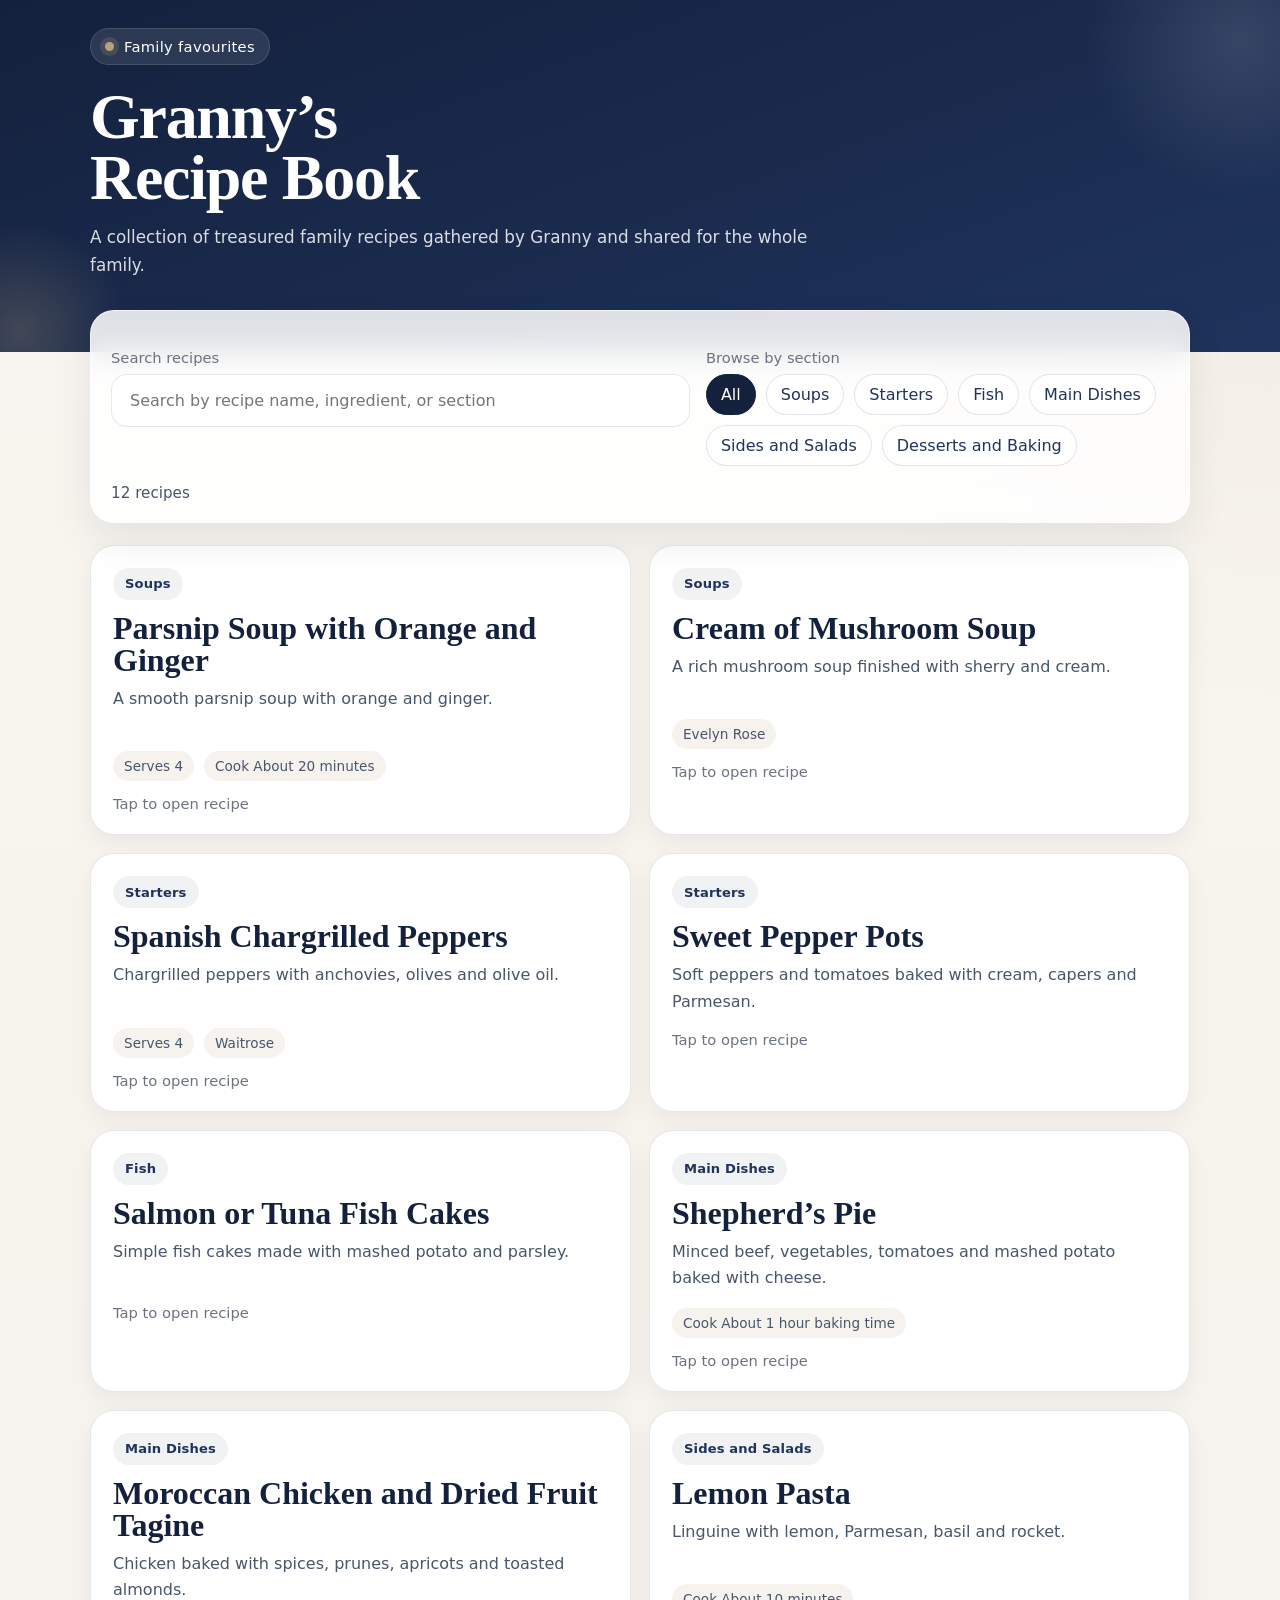
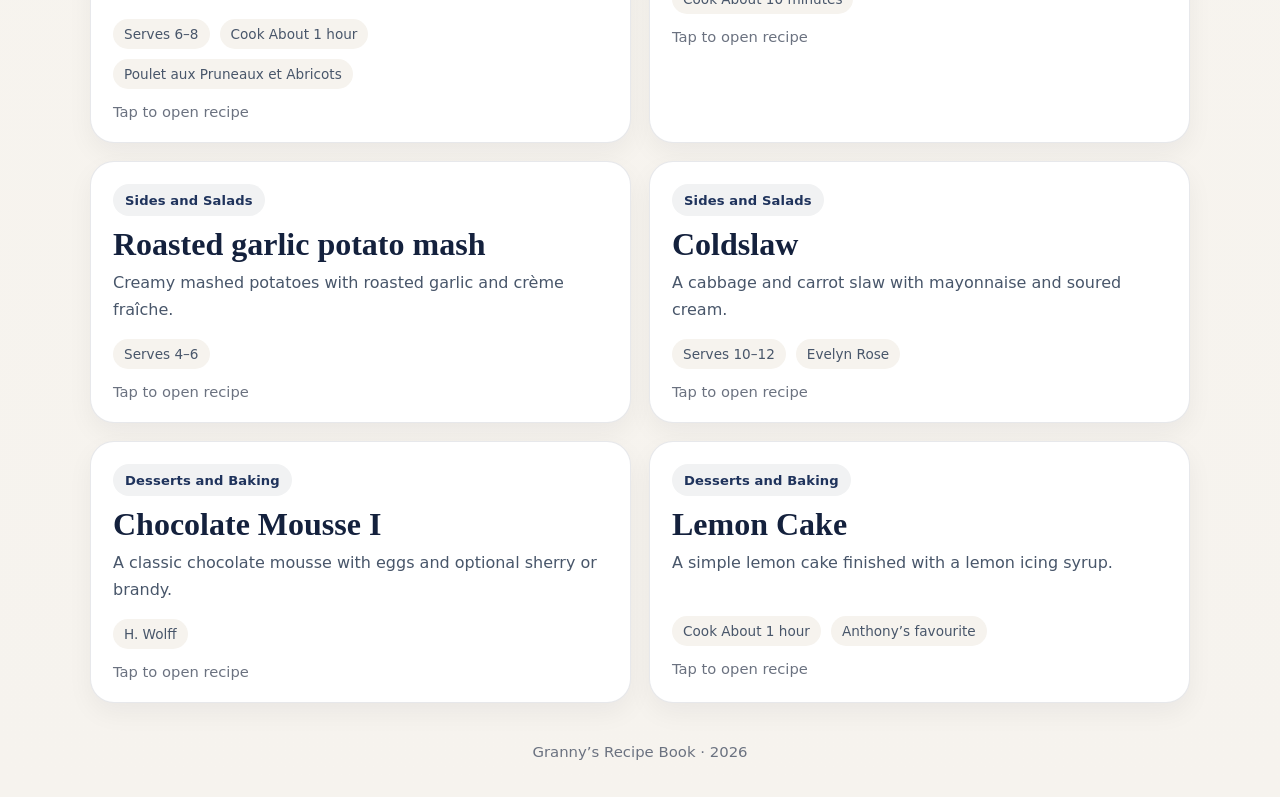
==== index.html @ e6db2fe9 "v01.0 test" ====
<!DOCTYPE html>
<html lang="en-GB">
<head>
  <meta charset="UTF-8">
  <meta name="viewport" content="width=device-width, initial-scale=1.0">
  <meta name="theme-color" content="#14213D">
  <meta name="description" content="Granny’s Recipe Book — a collection of treasured family recipes.">
  <meta name="apple-mobile-web-app-capable" content="yes">
  <meta name="apple-mobile-web-app-status-bar-style" content="default">
  <meta name="apple-mobile-web-app-title" content="Granny’s Recipes">
  <link rel="manifest" href="./manifest.json">
  <link rel="apple-touch-icon" href="./icons/icon-192.png">
  <link rel="icon" type="image/png" href="./icons/icon-192.png">
  <link rel="stylesheet" href="./css/style.css">
  <title>Granny’s Recipe Book</title>
</head>
<body>
  <div class="site-shell">
    <header class="topbar">
      <div class="topbar-inner">
        <div class="brand-mark">
          <span class="dot" aria-hidden="true"></span>
          <span>Family favourites</span>
        </div>
        <h1 class="hero-title">Granny’s<br>Recipe Book</h1>
        <p class="hero-subtitle">
          A collection of treasured family recipes gathered by Granny and shared for the whole family.
        </p>
      </div>
    </header>

    <main class="main-panel">
      <section class="controls-card" aria-label="Recipe search and filters">
        <div class="search-row">
          <div>
            <label for="search" class="source-note" style="display:block; margin-bottom:8px;">Search recipes</label>
            <input
              id="search"
              class="search-input"
              type="search"
              placeholder="Search by recipe name, ingredient, or section"
              autocomplete="off"
            >
          </div>

          <div>
            <div class="source-note" style="display:block; margin-bottom:8px;">Browse by section</div>
            <div class="filter-wrap" id="filters"></div>
          </div>
        </div>

        <div class="results-bar">
          <div id="results-count">Loading recipes…</div>
          <button class="clear-link" id="clear-filters" type="button" hidden>Clear filters</button>
        </div>
      </section>

      <section class="cards-grid" id="recipe-cards" aria-live="polite">
        <div class="loading">Loading recipes…</div>
      </section>
    </main>

    <footer class="footer-note">
      Granny’s Recipe Book · <span id="year"></span>
    </footer>
  </div>

  <script src="./js/app.js"></script>
</body>
</html>
---- css/style.css ----
:root {
  --navy-950: #0f1a2e;
  --navy-900: #14213d;
  --navy-800: #1f335c;
  --navy-700: #2c4978;
  --cream-50: #fcfbf8;
  --cream-100: #f6f3ee;
  --cream-200: #ebe5db;
  --text-900: #1f2937;
  --text-700: #48566a;
  --text-500: #6b7280;
  --gold-500: #b8a27a;
  --gold-600: #a48d63;
  --line: rgba(20, 33, 61, 0.10);
  --shadow: 0 18px 40px rgba(15, 26, 46, 0.08);
  --radius-lg: 24px;
  --radius-md: 18px;
  --radius-sm: 14px;
  --max: 1100px;
}

*,
*::before,
*::after {
  box-sizing: border-box;
}

html {
  scroll-behavior: smooth;
}

body {
  margin: 0;
  font-family: Inter, ui-sans-serif, system-ui, -apple-system, BlinkMacSystemFont, "Segoe UI", sans-serif;
  color: var(--text-900);
  background:
    radial-gradient(circle at top right, rgba(184, 162, 122, 0.12), transparent 26%),
    linear-gradient(180deg, #f8f5ef 0%, var(--cream-100) 100%);
  min-height: 100vh;
}

a {
  color: inherit;
  text-decoration: none;
}

button,
input {
  font: inherit;
}

img {
  max-width: 100%;
  display: block;
}

.site-shell {
  min-height: 100vh;
}

.topbar {
  background: linear-gradient(160deg, var(--navy-900) 0%, var(--navy-800) 100%);
  color: white;
  padding: 28px 20px 72px;
  position: relative;
  overflow: hidden;
}

.topbar::before,
.topbar::after {
  content: "";
  position: absolute;
  border-radius: 999px;
  pointer-events: none;
}

.topbar::before {
  width: 320px;
  height: 320px;
  right: -120px;
  top: -120px;
  background: radial-gradient(circle, rgba(255,255,255,0.12), transparent 68%);
}

.topbar::after {
  width: 220px;
  height: 220px;
  left: -90px;
  bottom: -90px;
  background: radial-gradient(circle, rgba(184,162,122,0.25), transparent 70%);
}

.topbar-inner,
.page-inner {
  width: min(var(--max), calc(100% - 32px));
  margin: 0 auto;
  position: relative;
  z-index: 1;
}

.brand-mark {
  display: inline-flex;
  align-items: center;
  gap: 10px;
  padding: 9px 14px;
  border-radius: 999px;
  background: rgba(255,255,255,0.10);
  border: 1px solid rgba(255,255,255,0.12);
  font-size: 0.92rem;
  letter-spacing: 0.02em;
  margin-bottom: 22px;
}

.brand-mark .dot {
  width: 9px;
  height: 9px;
  border-radius: 50%;
  background: var(--gold-500);
  box-shadow: 0 0 0 5px rgba(184, 162, 122, 0.18);
}

.hero-title {
  font-family: "Cormorant Garamond", Georgia, serif;
  font-size: clamp(2.6rem, 5vw, 4.6rem);
  line-height: 0.95;
  letter-spacing: -0.02em;
  margin: 0 0 14px;
  font-weight: 600;
}

.hero-subtitle {
  max-width: 720px;
  font-size: 1.05rem;
  line-height: 1.7;
  color: rgba(255,255,255,0.84);
  margin: 0;
}

.main-panel {
  width: min(var(--max), calc(100% - 32px));
  margin: -42px auto 0;
  position: relative;
  z-index: 3;
}

.controls-card,
.content-card,
.recipe-card-shell {
  background: rgba(255,255,255,0.86);
  backdrop-filter: blur(16px);
  border: 1px solid rgba(255,255,255,0.65);
  box-shadow: var(--shadow);
}

.controls-card {
  border-radius: var(--radius-lg);
  padding: 20px;
  margin-bottom: 22px;
}

.search-row {
  display: grid;
  grid-template-columns: 1fr;
  gap: 16px;
}

.search-input {
  width: 100%;
  border: 1px solid var(--line);
  border-radius: 16px;
  background: white;
  padding: 16px 18px;
  outline: none;
  color: var(--text-900);
  transition: border-color 0.2s ease, box-shadow 0.2s ease;
}

.search-input:focus {
  border-color: rgba(31, 51, 92, 0.35);
  box-shadow: 0 0 0 4px rgba(31, 51, 92, 0.10);
}

.filter-wrap {
  display: flex;
  gap: 10px;
  flex-wrap: wrap;
}

.filter-chip {
  border: 1px solid rgba(20, 33, 61, 0.12);
  background: white;
  color: var(--navy-800);
  padding: 10px 14px;
  border-radius: 999px;
  cursor: pointer;
  transition: all 0.2s ease;
}

.filter-chip:hover {
  border-color: rgba(20, 33, 61, 0.24);
}

.filter-chip.active {
  background: var(--navy-900);
  color: white;
  border-color: var(--navy-900);
}

.results-bar {
  display: flex;
  align-items: center;
  justify-content: space-between;
  gap: 14px;
  margin-top: 18px;
  color: var(--text-700);
  font-size: 0.95rem;
}

.clear-link {
  border: 0;
  background: transparent;
  color: var(--navy-800);
  cursor: pointer;
  padding: 0;
}

.cards-grid {
  display: grid;
  grid-template-columns: repeat(1, minmax(0, 1fr));
  gap: 18px;
  padding-bottom: 40px;
}

.recipe-card {
  display: block;
  background: white;
  border-radius: var(--radius-lg);
  padding: 22px;
  border: 1px solid rgba(20, 33, 61, 0.10);
  box-shadow: 0 10px 26px rgba(15, 26, 46, 0.05);
  transition: transform 0.18s ease, box-shadow 0.18s ease, border-color 0.18s ease;
}

.recipe-card:hover {
  transform: translateY(-2px);
  box-shadow: 0 18px 34px rgba(15, 26, 46, 0.08);
  border-color: rgba(20, 33, 61, 0.16);
}

.recipe-card-top {
  display: flex;
  align-items: flex-start;
  justify-content: space-between;
  gap: 14px;
  margin-bottom: 12px;
}

.recipe-category {
  display: inline-flex;
  align-items: center;
  min-height: 32px;
  border-radius: 999px;
  padding: 7px 12px;
  background: rgba(20, 33, 61, 0.06);
  color: var(--navy-800);
  font-size: 0.82rem;
  font-weight: 600;
  letter-spacing: 0.01em;
}

.recipe-title {
  font-family: "Cormorant Garamond", Georgia, serif;
  font-size: 2rem;
  line-height: 1;
  color: var(--navy-900);
  margin: 0 0 10px;
  font-weight: 600;
}

.recipe-description {
  color: var(--text-700);
  line-height: 1.65;
  margin: 0 0 16px;
  min-height: 3.1em;
}

.meta-row {
  display: flex;
  flex-wrap: wrap;
  gap: 10px;
  margin: 0 0 14px;
}

.meta-pill {
  border-radius: 999px;
  padding: 7px 11px;
  background: var(--cream-100);
  color: var(--text-700);
  font-size: 0.85rem;
}

.recipe-footer {
  color: var(--text-500);
  font-size: 0.92rem;
}

.empty-state {
  padding: 48px 24px;
  text-align: center;
  color: var(--text-700);
  background: rgba(255,255,255,0.75);
  border: 1px dashed rgba(20, 33, 61, 0.18);
  border-radius: var(--radius-lg);
}

.recipe-page {
  padding: 28px 0 60px;
}

.recipe-card-shell {
  border-radius: 28px;
  padding: 24px;
}

.breadcrumb-row {
  display: flex;
  flex-wrap: wrap;
  align-items: center;
  justify-content: space-between;
  gap: 12px;
  margin-bottom: 20px;
}

.back-link,
.action-button {
  display: inline-flex;
  align-items: center;
  gap: 10px;
  padding: 11px 14px;
  border-radius: 999px;
  border: 1px solid rgba(20, 33, 61, 0.12);
  background: white;
  color: var(--navy-800);
  cursor: pointer;
}

.back-link:hover,
.action-button:hover {
  border-color: rgba(20, 33, 61, 0.22);
}

.recipe-heading {
  padding-bottom: 22px;
  border-bottom: 1px solid rgba(20, 33, 61, 0.10);
  margin-bottom: 24px;
}

.recipe-page-title {
  font-family: "Cormorant Garamond", Georgia, serif;
  font-size: clamp(2.6rem, 5vw, 4rem);
  line-height: 0.96;
  margin: 0 0 12px;
  color: var(--navy-900);
}

.recipe-page-description {
  color: var(--text-700);
  line-height: 1.75;
  max-width: 720px;
  margin: 0;
  font-size: 1.02rem;
}

.recipe-layout {
  display: grid;
  gap: 24px;
}

.recipe-panel {
  background: white;
  border: 1px solid rgba(20, 33, 61, 0.10);
  border-radius: 22px;
  padding: 22px;
}

.panel-title {
  font-family: "Cormorant Garamond", Georgia, serif;
  font-size: 2rem;
  margin: 0 0 16px;
  color: var(--navy-900);
  line-height: 1;
}

.list-clean,
.steps-list,
.notes-list {
  margin: 0;
  padding-left: 20px;
  line-height: 1.8;
  color: var(--text-900);
}

.list-clean li,
.steps-list li,
.notes-list li {
  margin-bottom: 10px;
}

.source-note {
  color: var(--text-500);
  font-size: 0.92rem;
  margin-top: 18px;
}

.footer-note {
  padding: 0 0 36px;
  text-align: center;
  color: var(--text-500);
  font-size: 0.93rem;
}

.loading,
.error-box {
  padding: 24px;
  border-radius: 18px;
  background: white;
  border: 1px solid rgba(20, 33, 61, 0.10);
}

.error-box {
  color: #8a2130;
  border-color: rgba(138, 33, 48, 0.18);
  background: #fff8f8;
}

@media (min-width: 700px) {
  .search-row {
    grid-template-columns: 1.25fr 1fr;
    align-items: start;
  }

  .cards-grid {
    grid-template-columns: repeat(2, minmax(0, 1fr));
  }
}

@media (min-width: 900px) {
  .recipe-layout {
    grid-template-columns: 1.1fr 1.2fr;
  }

  .recipe-layout .recipe-panel.full-width {
    grid-column: 1 / -1;
  }
}

@media (prefers-reduced-motion: reduce) {
  *,
  *::before,
  *::after {
    scroll-behavior: auto !important;
    transition: none !important;
    animation: none !important;
  }
}

@media print {
  body {
    background: white;
  }

  .topbar,
  .back-link,
  .action-button,
  .footer-note {
    display: none !important;
  }

  .page-inner,
  .recipe-card-shell {
    width: 100%;
    margin: 0;
    box-shadow: none;
    border: 0;
    padding: 0;
    background: white;
  }

  .recipe-panel {
    border: 0;
    padding: 0;
  }
}
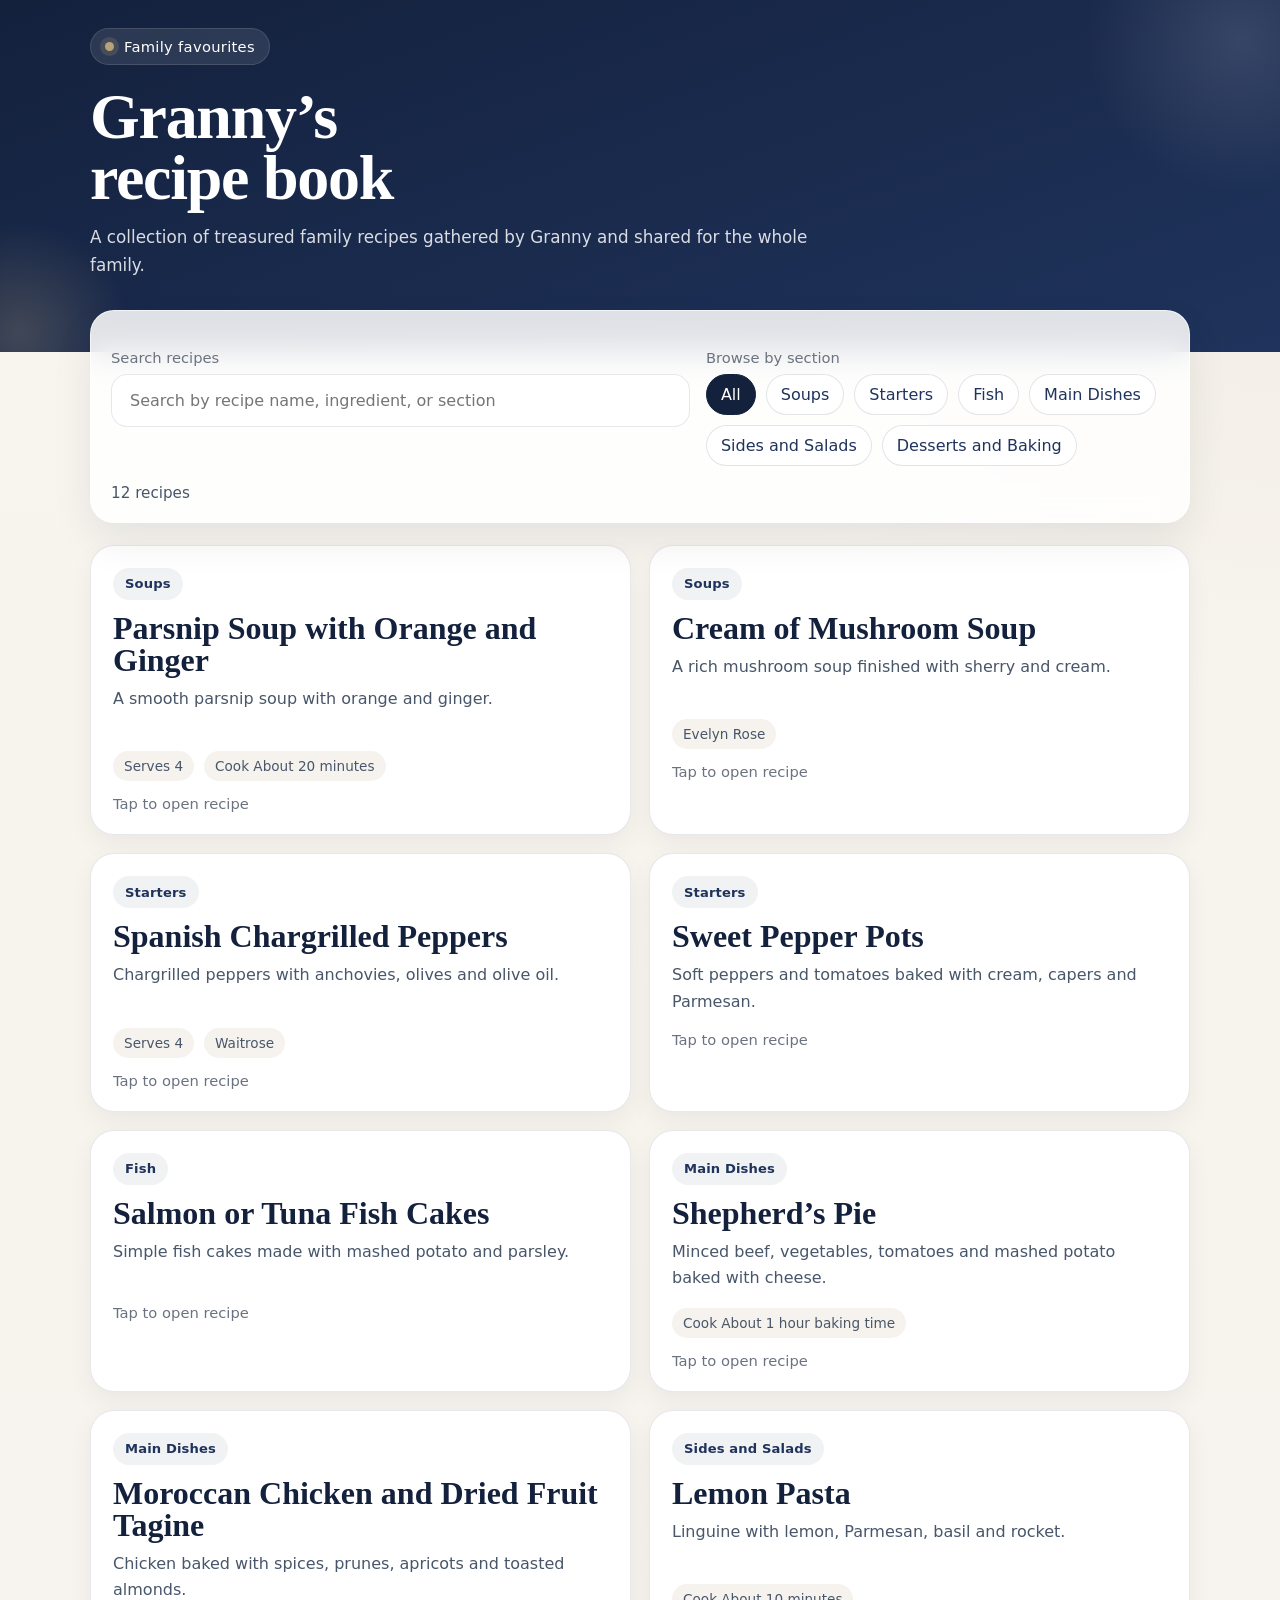
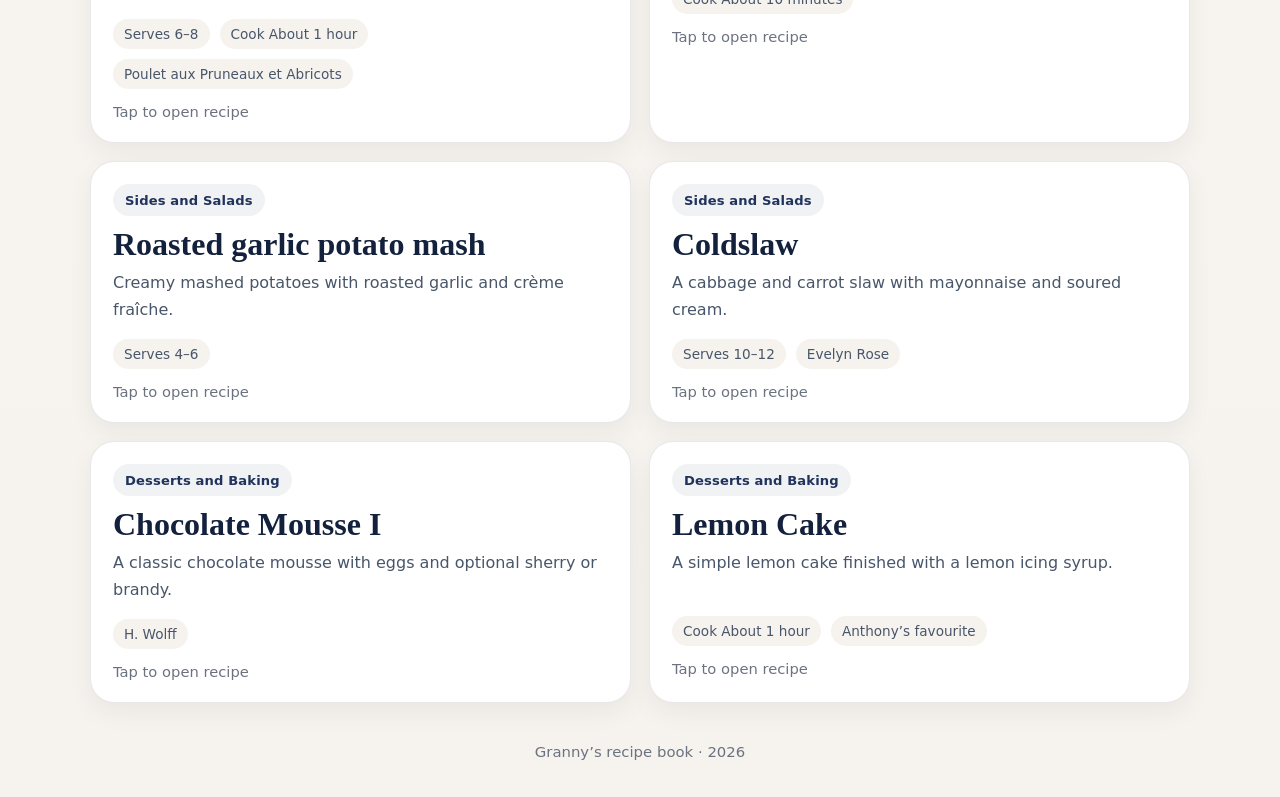
==== commit 17be03e2: "Update v01.1" ====
--- a/index.html
+++ b/index.html
@@ -1,5 +1,6 @@
 <!DOCTYPE html>
 <html lang="en-GB">
+
 <head>
   <meta charset="UTF-8">
   <meta name="viewport" content="width=device-width, initial-scale=1.0">
@@ -11,9 +12,11 @@
   <link rel="manifest" href="./manifest.json">
   <link rel="apple-touch-icon" href="./icons/icon-192.png">
   <link rel="icon" type="image/png" href="./icons/icon-192.png">
+  <link rel="apple-touch-icon" href="icons/icon-192.png">
   <link rel="stylesheet" href="./css/style.css">
-  <title>Granny’s Recipe Book</title>
+  <title>Granny’s recipe book</title>
 </head>
+
 <body>
   <div class="site-shell">
     <header class="topbar">
@@ -22,7 +25,7 @@
           <span class="dot" aria-hidden="true"></span>
           <span>Family favourites</span>
         </div>
-        <h1 class="hero-title">Granny’s<br>Recipe Book</h1>
+        <h1 class="hero-title">Granny’s<br>recipe book</h1>
         <p class="hero-subtitle">
           A collection of treasured family recipes gathered by Granny and shared for the whole family.
         </p>
@@ -34,13 +37,8 @@
         <div class="search-row">
           <div>
             <label for="search" class="source-note" style="display:block; margin-bottom:8px;">Search recipes</label>
-            <input
-              id="search"
-              class="search-input"
-              type="search"
-              placeholder="Search by recipe name, ingredient, or section"
-              autocomplete="off"
-            >
+            <input id="search" class="search-input" type="search"
+              placeholder="Search by recipe name, ingredient, or section" autocomplete="off">
           </div>
 
           <div>
@@ -61,10 +59,11 @@
     </main>
 
     <footer class="footer-note">
-      Granny’s Recipe Book · <span id="year"></span>
+      Granny’s recipe book · <span id="year"></span>
     </footer>
   </div>
 
   <script src="./js/app.js"></script>
 </body>
-</html>
+
+</html>
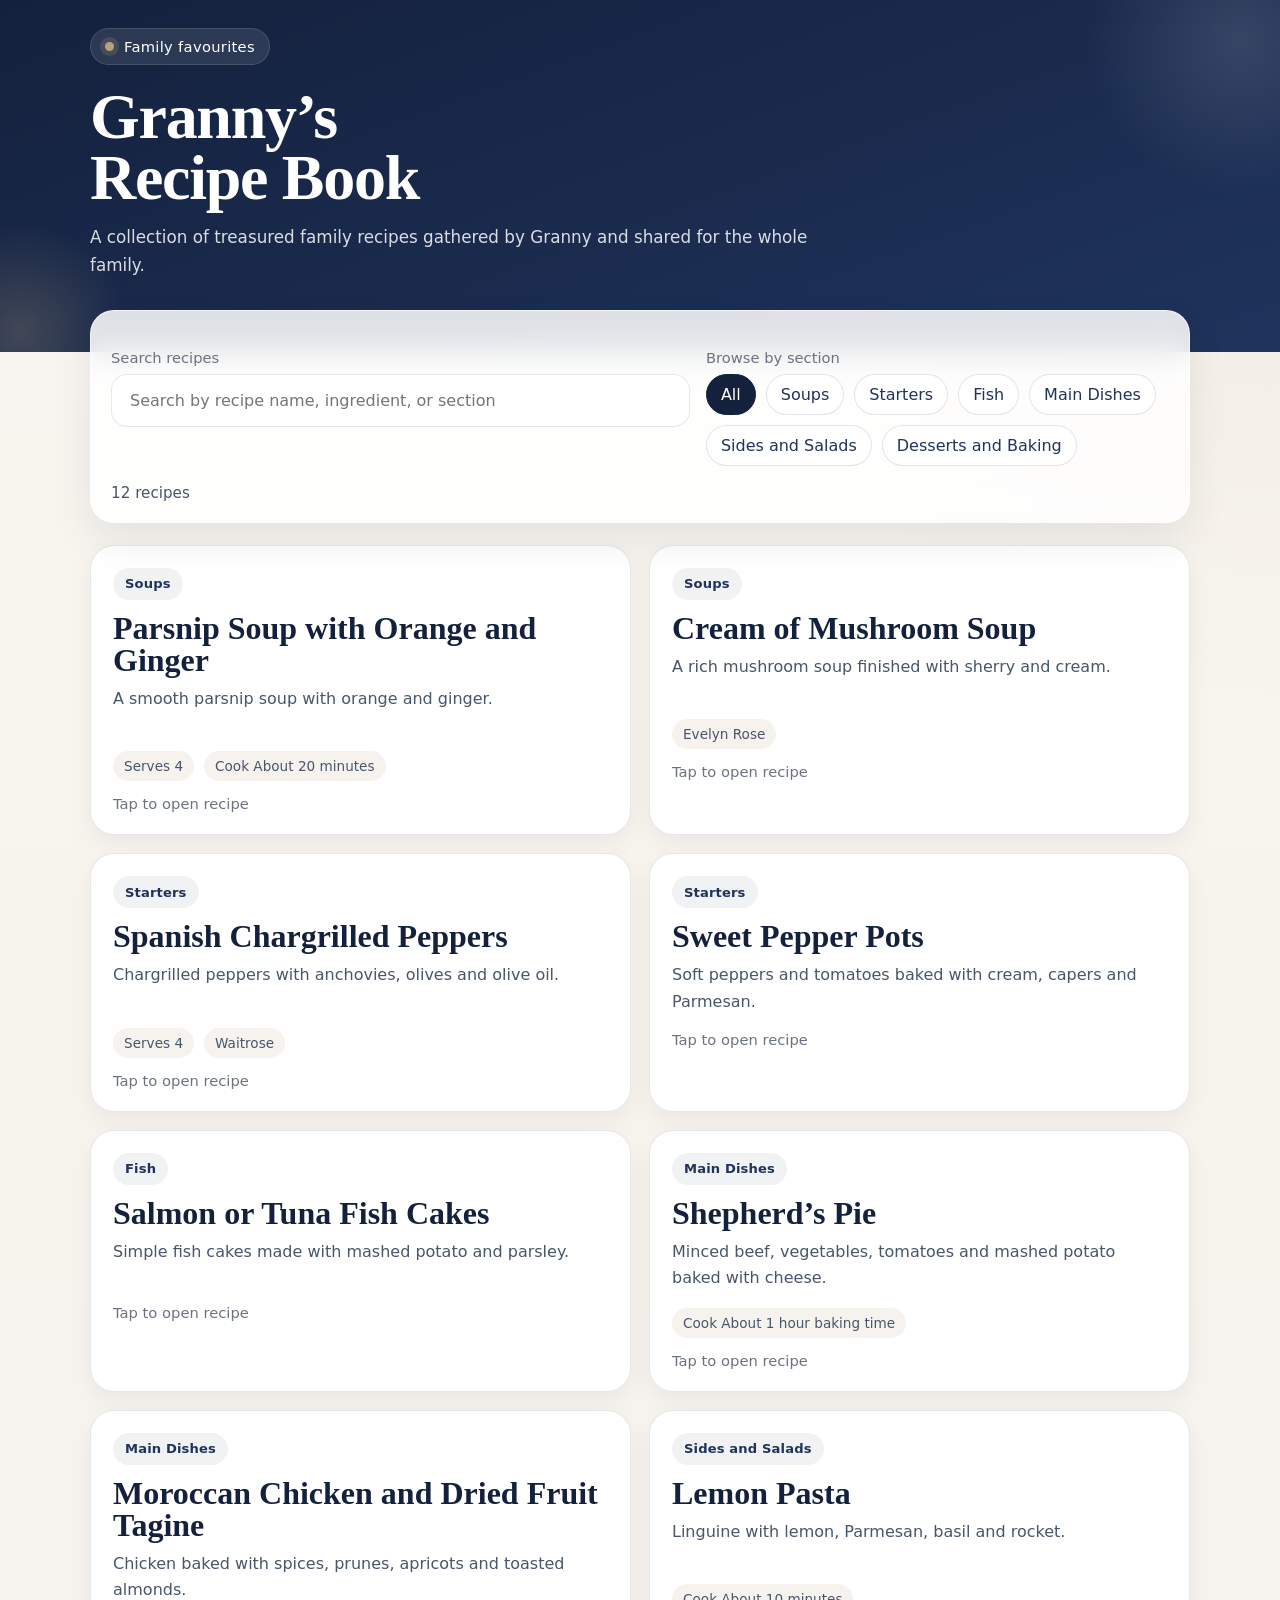
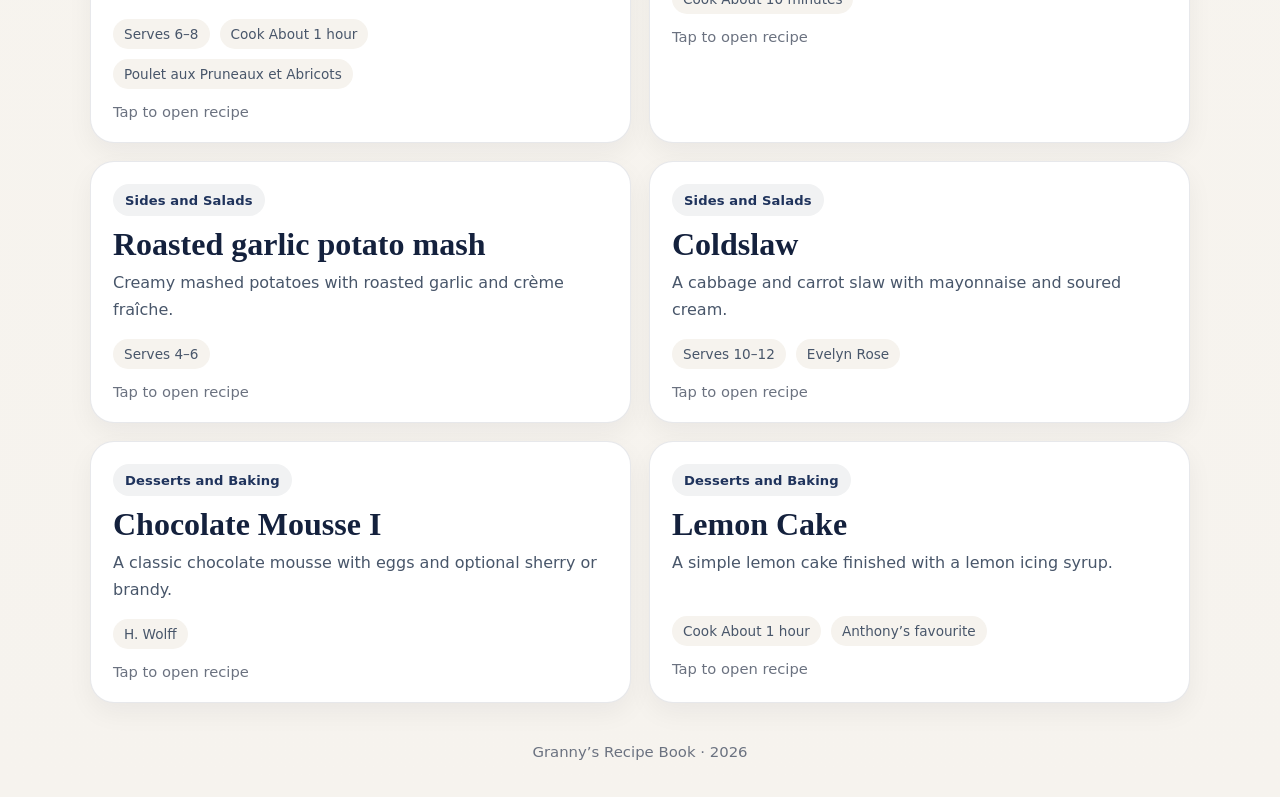
==== commit 13c37b55: "Update v01.3" ====
--- a/index.html
+++ b/index.html
@@ -25,7 +25,7 @@
           <span class="dot" aria-hidden="true"></span>
           <span>Family favourites</span>
         </div>
-        <h1 class="hero-title">Granny’s<br>recipe book</h1>
+        <h1 class="hero-title">Granny’s<br>Recipe Book</h1>
         <p class="hero-subtitle">
           A collection of treasured family recipes gathered by Granny and shared for the whole family.
         </p>
@@ -59,7 +59,7 @@
     </main>
 
     <footer class="footer-note">
-      Granny’s recipe book · <span id="year"></span>
+      Granny’s Recipe Book · <span id="year"></span>
     </footer>
   </div>
 
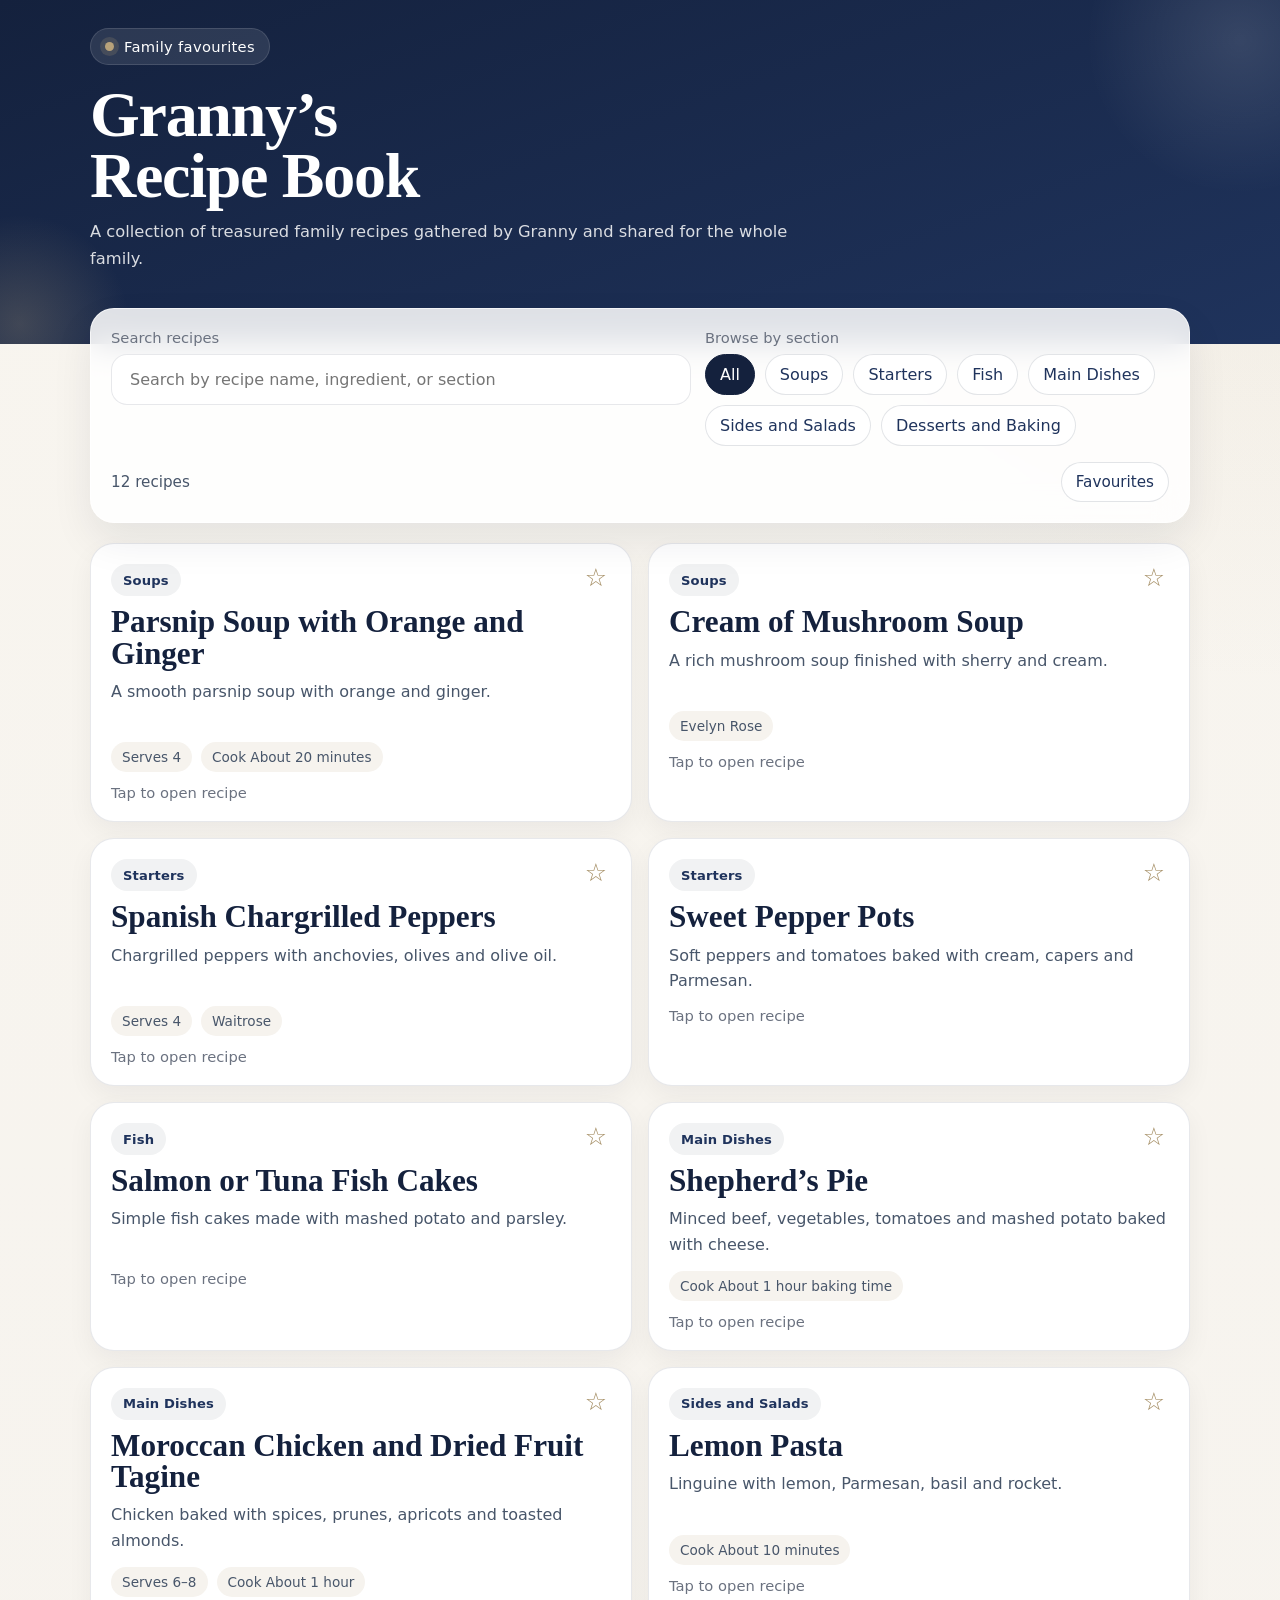
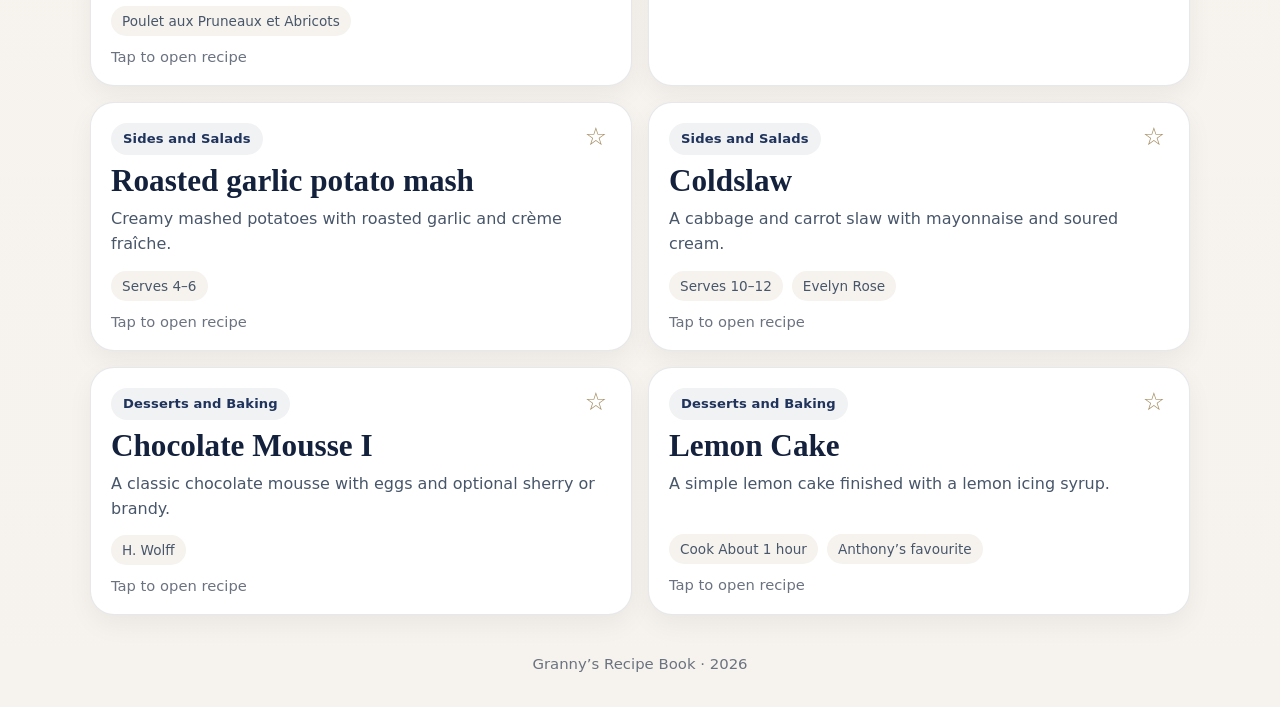
==== commit c8282e6c: "Update v01.4" ====
--- a/index.html
+++ b/index.html
@@ -12,9 +12,8 @@
   <link rel="manifest" href="./manifest.json">
   <link rel="apple-touch-icon" href="./icons/icon-192.png">
   <link rel="icon" type="image/png" href="./icons/icon-192.png">
-  <link rel="apple-touch-icon" href="icons/icon-192.png">
   <link rel="stylesheet" href="./css/style.css">
-  <title>Granny’s recipe book</title>
+  <title>Granny’s Recipe Book</title>
 </head>
 
 <body>
@@ -36,20 +35,27 @@
       <section class="controls-card" aria-label="Recipe search and filters">
         <div class="search-row">
           <div>
-            <label for="search" class="source-note" style="display:block; margin-bottom:8px;">Search recipes</label>
+            <label for="search" class="control-label">Search recipes</label>
             <input id="search" class="search-input" type="search"
               placeholder="Search by recipe name, ingredient, or section" autocomplete="off">
           </div>
 
           <div>
-            <div class="source-note" style="display:block; margin-bottom:8px;">Browse by section</div>
+            <div class="control-label">Browse by section</div>
             <div class="filter-wrap" id="filters"></div>
           </div>
         </div>
 
         <div class="results-bar">
-          <div id="results-count">Loading recipes…</div>
-          <button class="clear-link" id="clear-filters" type="button" hidden>Clear filters</button>
+          <div class="results-left">
+            <div id="results-count">Loading recipes…</div>
+          </div>
+          <div class="results-actions">
+            <button class="filter-chip favourites-toggle" id="favourites-filter" type="button" aria-pressed="false">
+              Favourites
+            </button>
+            <button class="clear-link" id="clear-filters" type="button" hidden>Clear filters</button>
+          </div>
         </div>
       </section>
 
--- a/css/style.css
+++ b/css/style.css
@@ -88,7 +88,7 @@
   height: 220px;
   left: -90px;
   bottom: -90px;
-  background: radial-gradient(circle, rgba(184,162,122,0.25), transparent 70%);
+  background: radial-gradient(circle, rgba(184, 162, 122, 0.25), transparent 70%);
 }
 
 .topbar-inner,
@@ -105,11 +105,11 @@
   gap: 10px;
   padding: 9px 14px;
   border-radius: 999px;
-  background: rgba(255,255,255,0.10);
-  border: 1px solid rgba(255,255,255,0.12);
+  background: rgba(255, 255, 255, 0.10);
+  border: 1px solid rgba(255, 255, 255, 0.12);
   font-size: 0.92rem;
   letter-spacing: 0.02em;
-  margin-bottom: 22px;
+  margin-bottom: 20px;
 }
 
 .brand-mark .dot {
@@ -125,21 +125,21 @@
   font-size: clamp(2.6rem, 5vw, 4.6rem);
   line-height: 0.95;
   letter-spacing: -0.02em;
-  margin: 0 0 14px;
+  margin: 0 0 12px;
   font-weight: 600;
 }
 
 .hero-subtitle {
   max-width: 720px;
-  font-size: 1.05rem;
-  line-height: 1.7;
-  color: rgba(255,255,255,0.84);
+  font-size: 1.02rem;
+  line-height: 1.65;
+  color: rgba(255, 255, 255, 0.84);
   margin: 0;
 }
 
 .main-panel {
   width: min(var(--max), calc(100% - 32px));
-  margin: -42px auto 0;
+  margin: -36px auto 0;
   position: relative;
   z-index: 3;
 }
@@ -147,22 +147,29 @@
 .controls-card,
 .content-card,
 .recipe-card-shell {
-  background: rgba(255,255,255,0.86);
+  background: rgba(255, 255, 255, 0.86);
   backdrop-filter: blur(16px);
-  border: 1px solid rgba(255,255,255,0.65);
+  border: 1px solid rgba(255, 255, 255, 0.65);
   box-shadow: var(--shadow);
 }
 
 .controls-card {
   border-radius: var(--radius-lg);
   padding: 20px;
-  margin-bottom: 22px;
+  margin-bottom: 20px;
 }
 
 .search-row {
   display: grid;
   grid-template-columns: 1fr;
-  gap: 16px;
+  gap: 14px;
+}
+
+.control-label {
+  display: block;
+  margin-bottom: 8px;
+  color: var(--text-500);
+  font-size: 0.92rem;
 }
 
 .search-input {
@@ -170,7 +177,7 @@
   border: 1px solid var(--line);
   border-radius: 16px;
   background: white;
-  padding: 16px 18px;
+  padding: 15px 18px;
   outline: none;
   color: var(--text-900);
   transition: border-color 0.2s ease, box-shadow 0.2s ease;
@@ -212,9 +219,17 @@
   align-items: center;
   justify-content: space-between;
   gap: 14px;
-  margin-top: 18px;
+  margin-top: 16px;
   color: var(--text-700);
   font-size: 0.95rem;
+}
+
+.results-left,
+.results-actions {
+  display: flex;
+  align-items: center;
+  gap: 10px;
+  flex-wrap: wrap;
 }
 
 .clear-link {
@@ -228,7 +243,7 @@
 .cards-grid {
   display: grid;
   grid-template-columns: repeat(1, minmax(0, 1fr));
-  gap: 18px;
+  gap: 16px;
   padding-bottom: 40px;
 }
 
@@ -236,7 +251,7 @@
   display: block;
   background: white;
   border-radius: var(--radius-lg);
-  padding: 22px;
+  padding: 20px;
   border: 1px solid rgba(20, 33, 61, 0.10);
   box-shadow: 0 10px 26px rgba(15, 26, 46, 0.05);
   transition: transform 0.18s ease, box-shadow 0.18s ease, border-color 0.18s ease;
@@ -253,7 +268,7 @@
   align-items: flex-start;
   justify-content: space-between;
   gap: 14px;
-  margin-bottom: 12px;
+  margin-bottom: 10px;
 }
 
 .recipe-category {
@@ -271,7 +286,7 @@
 
 .recipe-title {
   font-family: "Cormorant Garamond", Georgia, serif;
-  font-size: 2rem;
+  font-size: 1.95rem;
   line-height: 1;
   color: var(--navy-900);
   margin: 0 0 10px;
@@ -280,16 +295,16 @@
 
 .recipe-description {
   color: var(--text-700);
-  line-height: 1.65;
-  margin: 0 0 16px;
+  line-height: 1.58;
+  margin: 0 0 14px;
   min-height: 3.1em;
 }
 
 .meta-row {
   display: flex;
   flex-wrap: wrap;
-  gap: 10px;
-  margin: 0 0 14px;
+  gap: 9px;
+  margin: 0 0 12px;
 }
 
 .meta-pill {
@@ -305,11 +320,30 @@
   font-size: 0.92rem;
 }
 
+.fav-btn {
+  border: 0;
+  background: transparent;
+  color: var(--gold-600);
+  font-size: 1.55rem;
+  line-height: 1;
+  cursor: pointer;
+  padding: 2px 4px;
+  flex-shrink: 0;
+}
+
+.fav-btn.is-favourite {
+  color: var(--gold-500);
+}
+
+.favourites-toggle {
+  white-space: nowrap;
+}
+
 .empty-state {
   padding: 48px 24px;
   text-align: center;
   color: var(--text-700);
-  background: rgba(255,255,255,0.75);
+  background: rgba(255, 255, 255, 0.75);
   border: 1px dashed rgba(20, 33, 61, 0.18);
   border-radius: var(--radius-lg);
 }
@@ -320,7 +354,7 @@
 
 .recipe-card-shell {
   border-radius: 28px;
-  padding: 24px;
+  padding: 22px;
 }
 
 .breadcrumb-row {
@@ -329,7 +363,14 @@
   align-items: center;
   justify-content: space-between;
   gap: 12px;
-  margin-bottom: 20px;
+  margin-bottom: 18px;
+}
+
+.recipe-actions {
+  display: flex;
+  align-items: center;
+  gap: 10px;
+  flex-wrap: wrap;
 }
 
 .back-link,
@@ -350,44 +391,49 @@
   border-color: rgba(20, 33, 61, 0.22);
 }
 
+.fav-action.is-favourite {
+  color: var(--gold-600);
+  border-color: rgba(184, 162, 122, 0.32);
+}
+
 .recipe-heading {
-  padding-bottom: 22px;
+  padding-bottom: 20px;
   border-bottom: 1px solid rgba(20, 33, 61, 0.10);
-  margin-bottom: 24px;
+  margin-bottom: 22px;
 }
 
 .recipe-page-title {
   font-family: "Cormorant Garamond", Georgia, serif;
-  font-size: clamp(2.6rem, 5vw, 4rem);
+  font-size: clamp(2.45rem, 5vw, 4rem);
   line-height: 0.96;
-  margin: 0 0 12px;
+  margin: 0 0 10px;
   color: var(--navy-900);
 }
 
 .recipe-page-description {
   color: var(--text-700);
-  line-height: 1.75;
+  line-height: 1.68;
   max-width: 720px;
   margin: 0;
-  font-size: 1.02rem;
+  font-size: 1rem;
 }
 
 .recipe-layout {
   display: grid;
-  gap: 24px;
+  gap: 22px;
 }
 
 .recipe-panel {
   background: white;
   border: 1px solid rgba(20, 33, 61, 0.10);
   border-radius: 22px;
-  padding: 22px;
+  padding: 20px;
 }
 
 .panel-title {
   font-family: "Cormorant Garamond", Georgia, serif;
-  font-size: 2rem;
-  margin: 0 0 16px;
+  font-size: 1.9rem;
+  margin: 0 0 14px;
   color: var(--navy-900);
   line-height: 1;
 }
@@ -397,24 +443,24 @@
 .notes-list {
   margin: 0;
   padding-left: 20px;
-  line-height: 1.8;
+  line-height: 1.72;
   color: var(--text-900);
 }
 
 .list-clean li,
 .steps-list li,
 .notes-list li {
-  margin-bottom: 10px;
+  margin-bottom: 9px;
 }
 
 .source-note {
   color: var(--text-500);
   font-size: 0.92rem;
-  margin-top: 18px;
+  margin-top: 16px;
 }
 
 .footer-note {
-  padding: 0 0 36px;
+  padding: 0 0 34px;
   text-align: center;
   color: var(--text-500);
   font-size: 0.93rem;
@@ -445,6 +491,17 @@
   }
 }
 
+@media (max-width: 699px) {
+  .results-bar {
+    flex-direction: column;
+    align-items: flex-start;
+  }
+
+  .results-actions {
+    width: 100%;
+  }
+}
+
 @media (min-width: 900px) {
   .recipe-layout {
     grid-template-columns: 1.1fr 1.2fr;
@@ -456,6 +513,7 @@
 }
 
 @media (prefers-reduced-motion: reduce) {
+
   *,
   *::before,
   *::after {
@@ -491,4 +549,4 @@
     border: 0;
     padding: 0;
   }
-}
+}
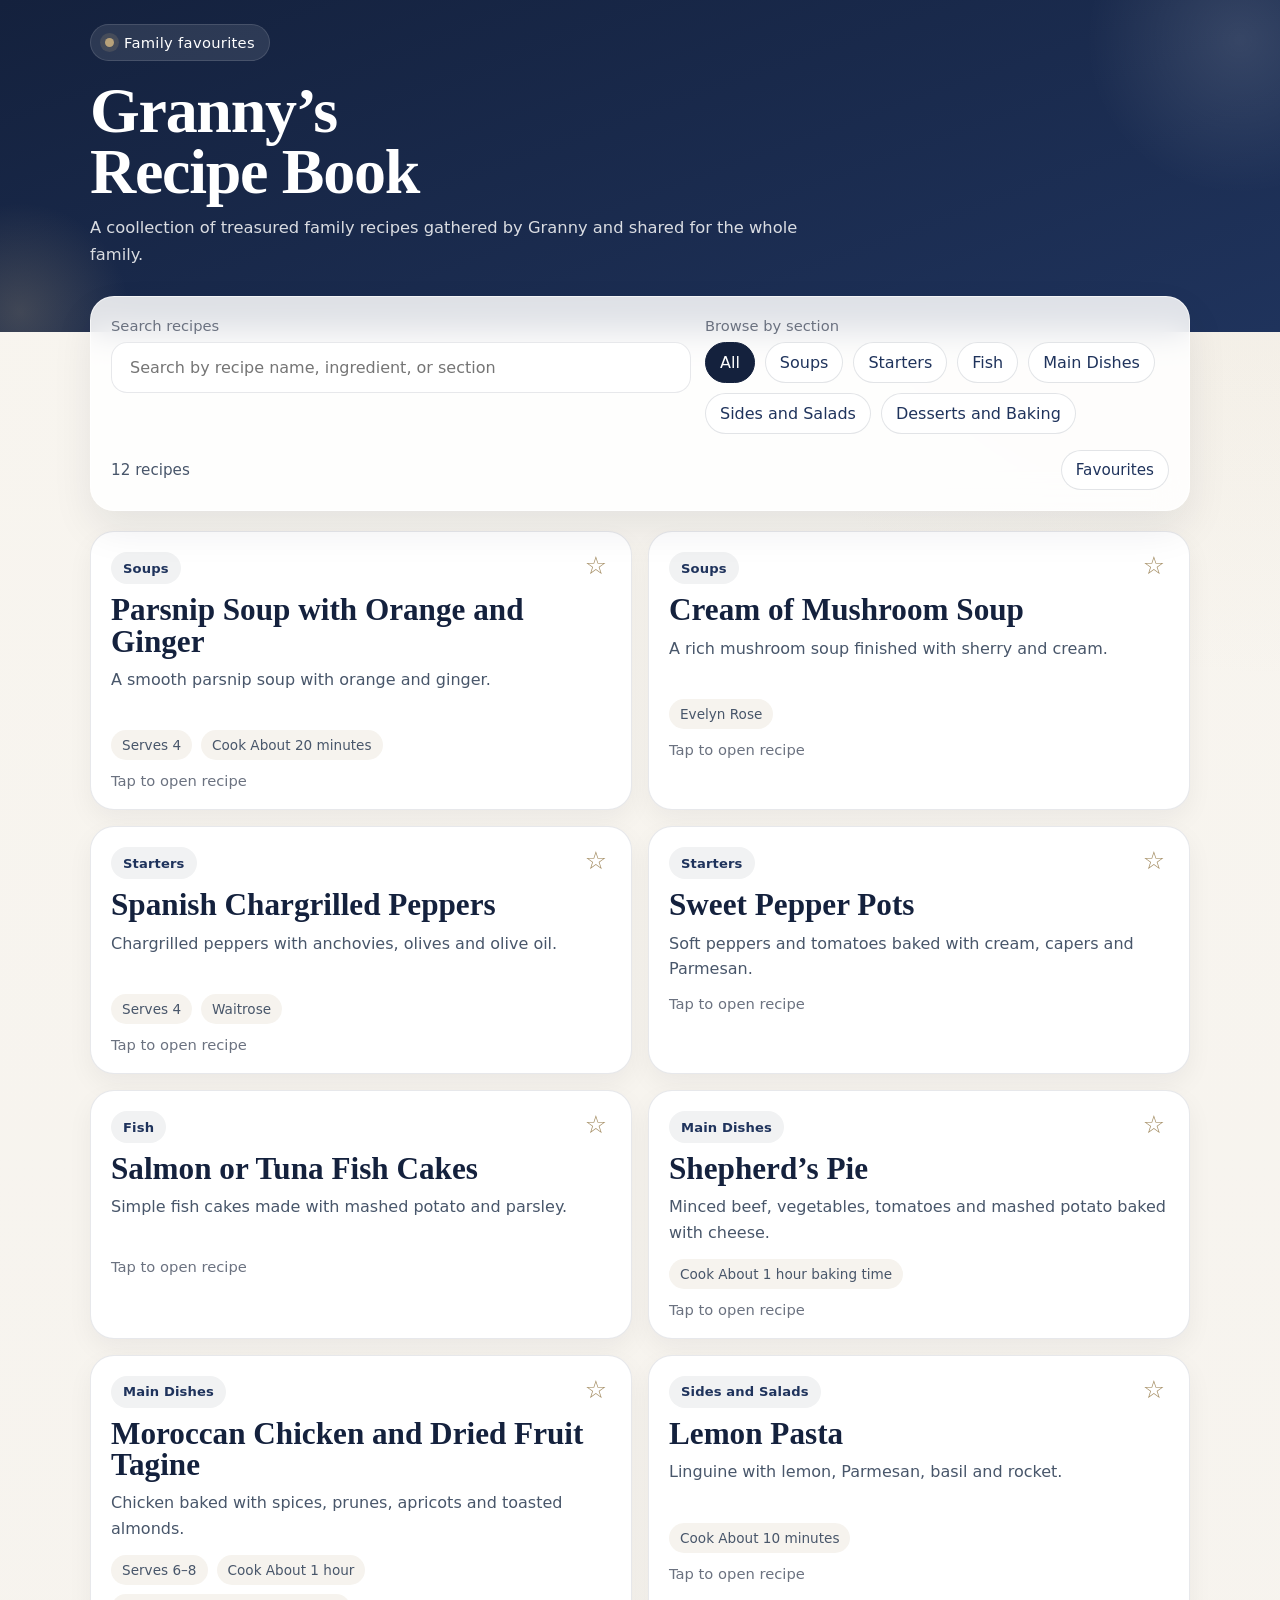
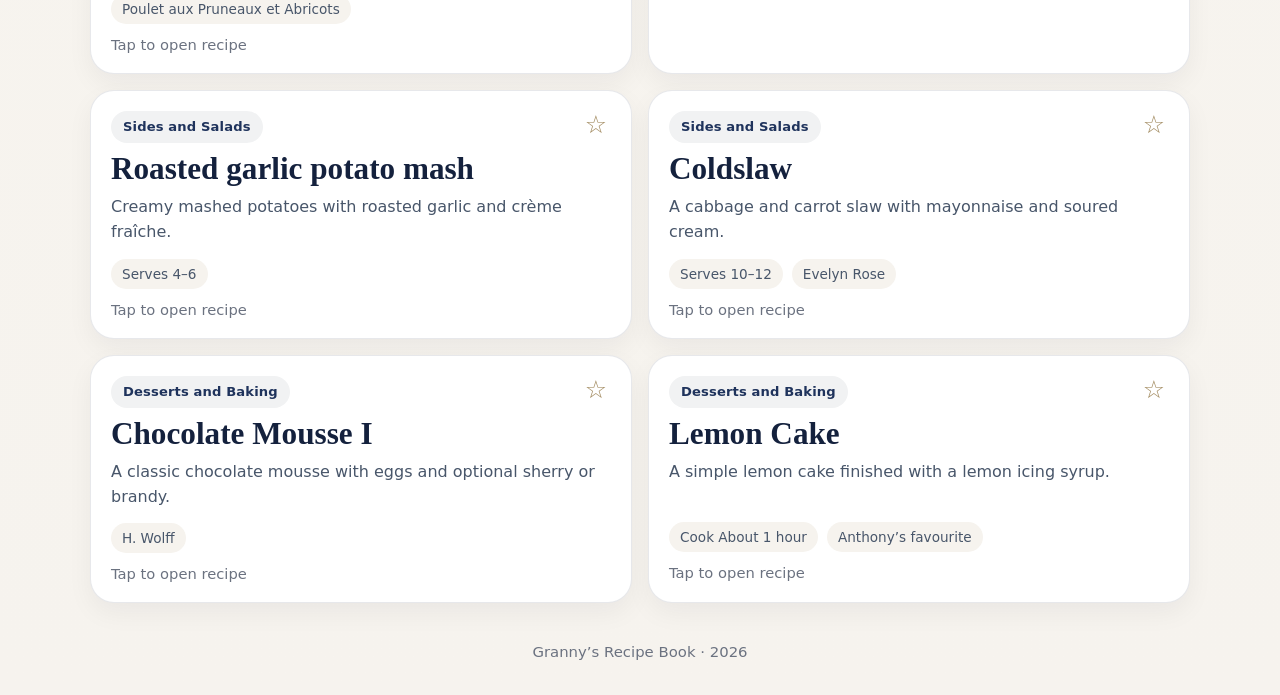
==== commit 691a0361: "Update test" ====
--- a/index.html
+++ b/index.html
@@ -26,7 +26,7 @@
         </div>
         <h1 class="hero-title">Granny’s<br>Recipe Book</h1>
         <p class="hero-subtitle">
-          A collection of treasured family recipes gathered by Granny and shared for the whole family.
+          A coollection of treasured family recipes gathered by Granny and shared for the whole family.
         </p>
       </div>
     </header>
--- a/css/style.css
+++ b/css/style.css
@@ -1,4 +1,3 @@
-
 :root {
   --navy-950: #0f1a2e;
   --navy-900: #14213d;
@@ -62,7 +61,7 @@
 .topbar {
   background: linear-gradient(160deg, var(--navy-900) 0%, var(--navy-800) 100%);
   color: white;
-  padding: 28px 20px 72px;
+  padding: 24px 20px 64px;
   position: relative;
   overflow: hidden;
 }
@@ -80,7 +79,7 @@
   height: 320px;
   right: -120px;
   top: -120px;
-  background: radial-gradient(circle, rgba(255,255,255,0.12), transparent 68%);
+  background: radial-gradient(circle, rgba(255, 255, 255, 0.12), transparent 68%);
 }
 
 .topbar::after {
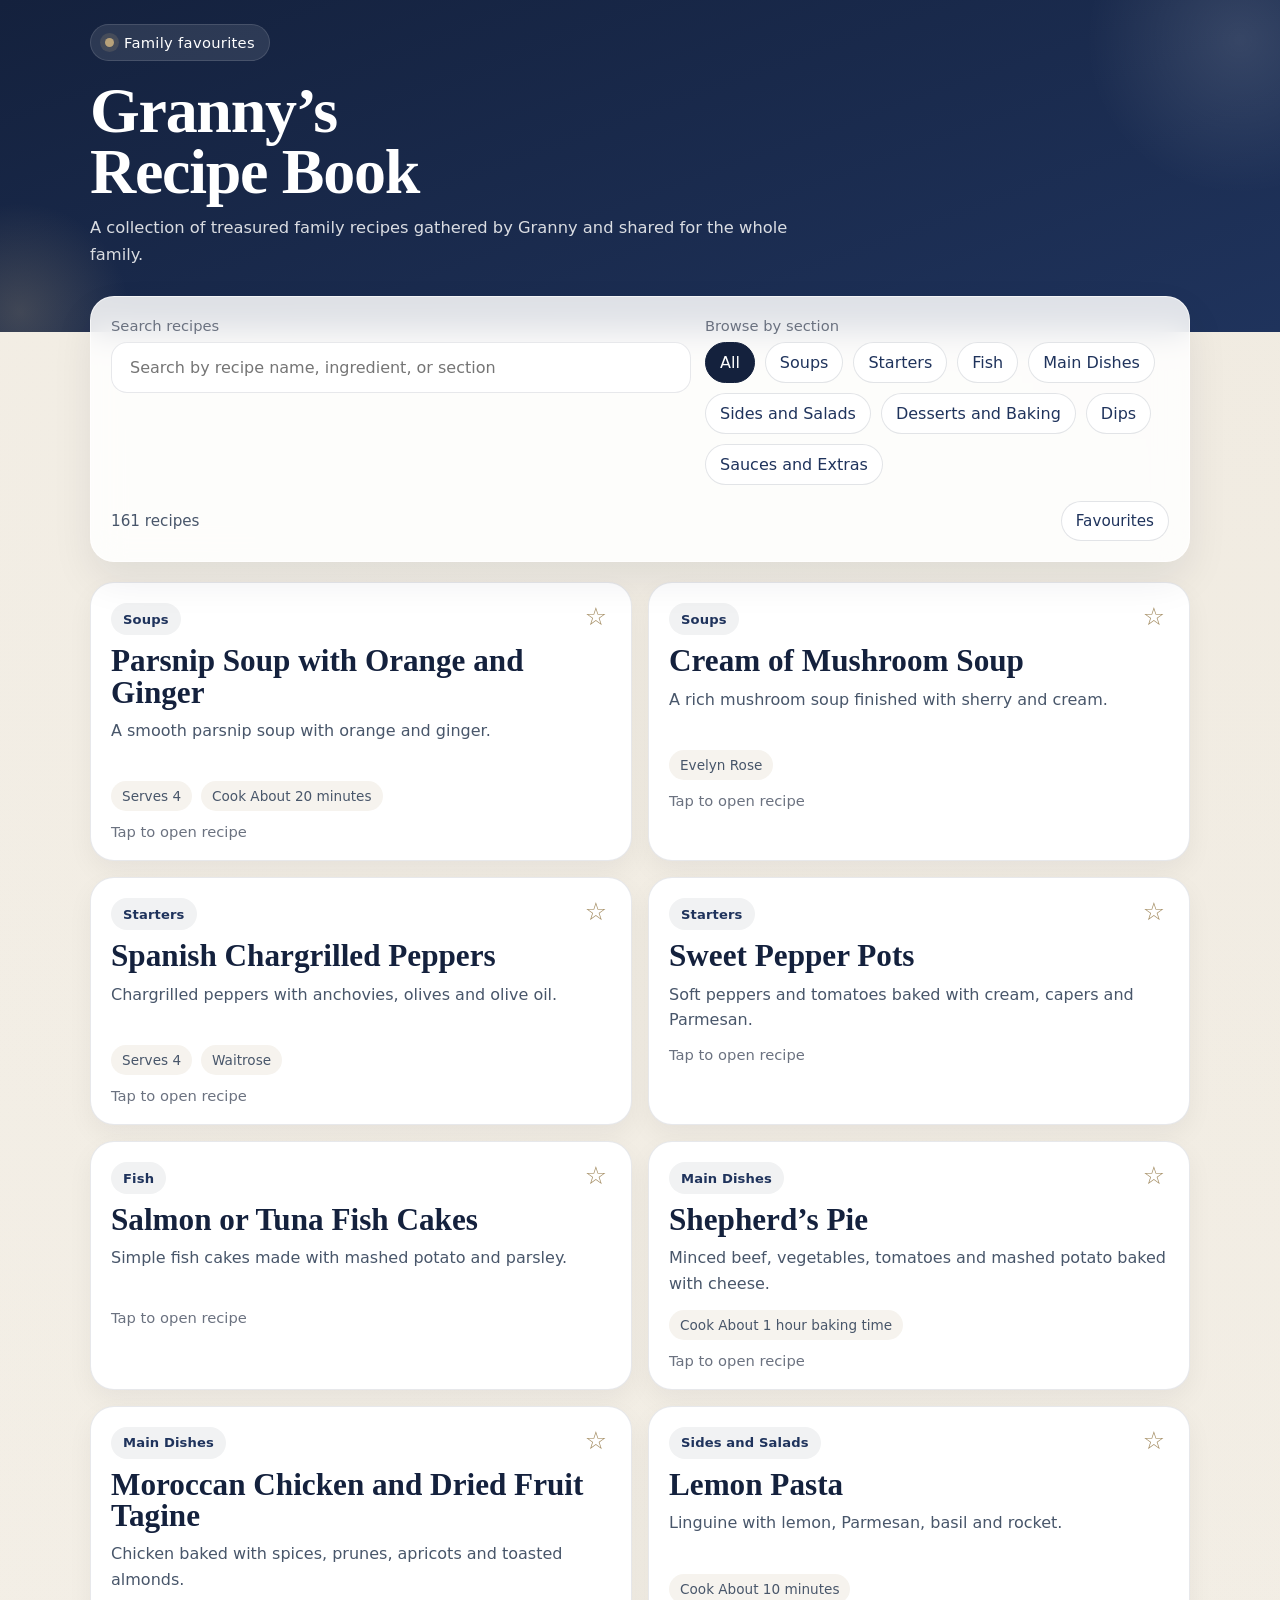
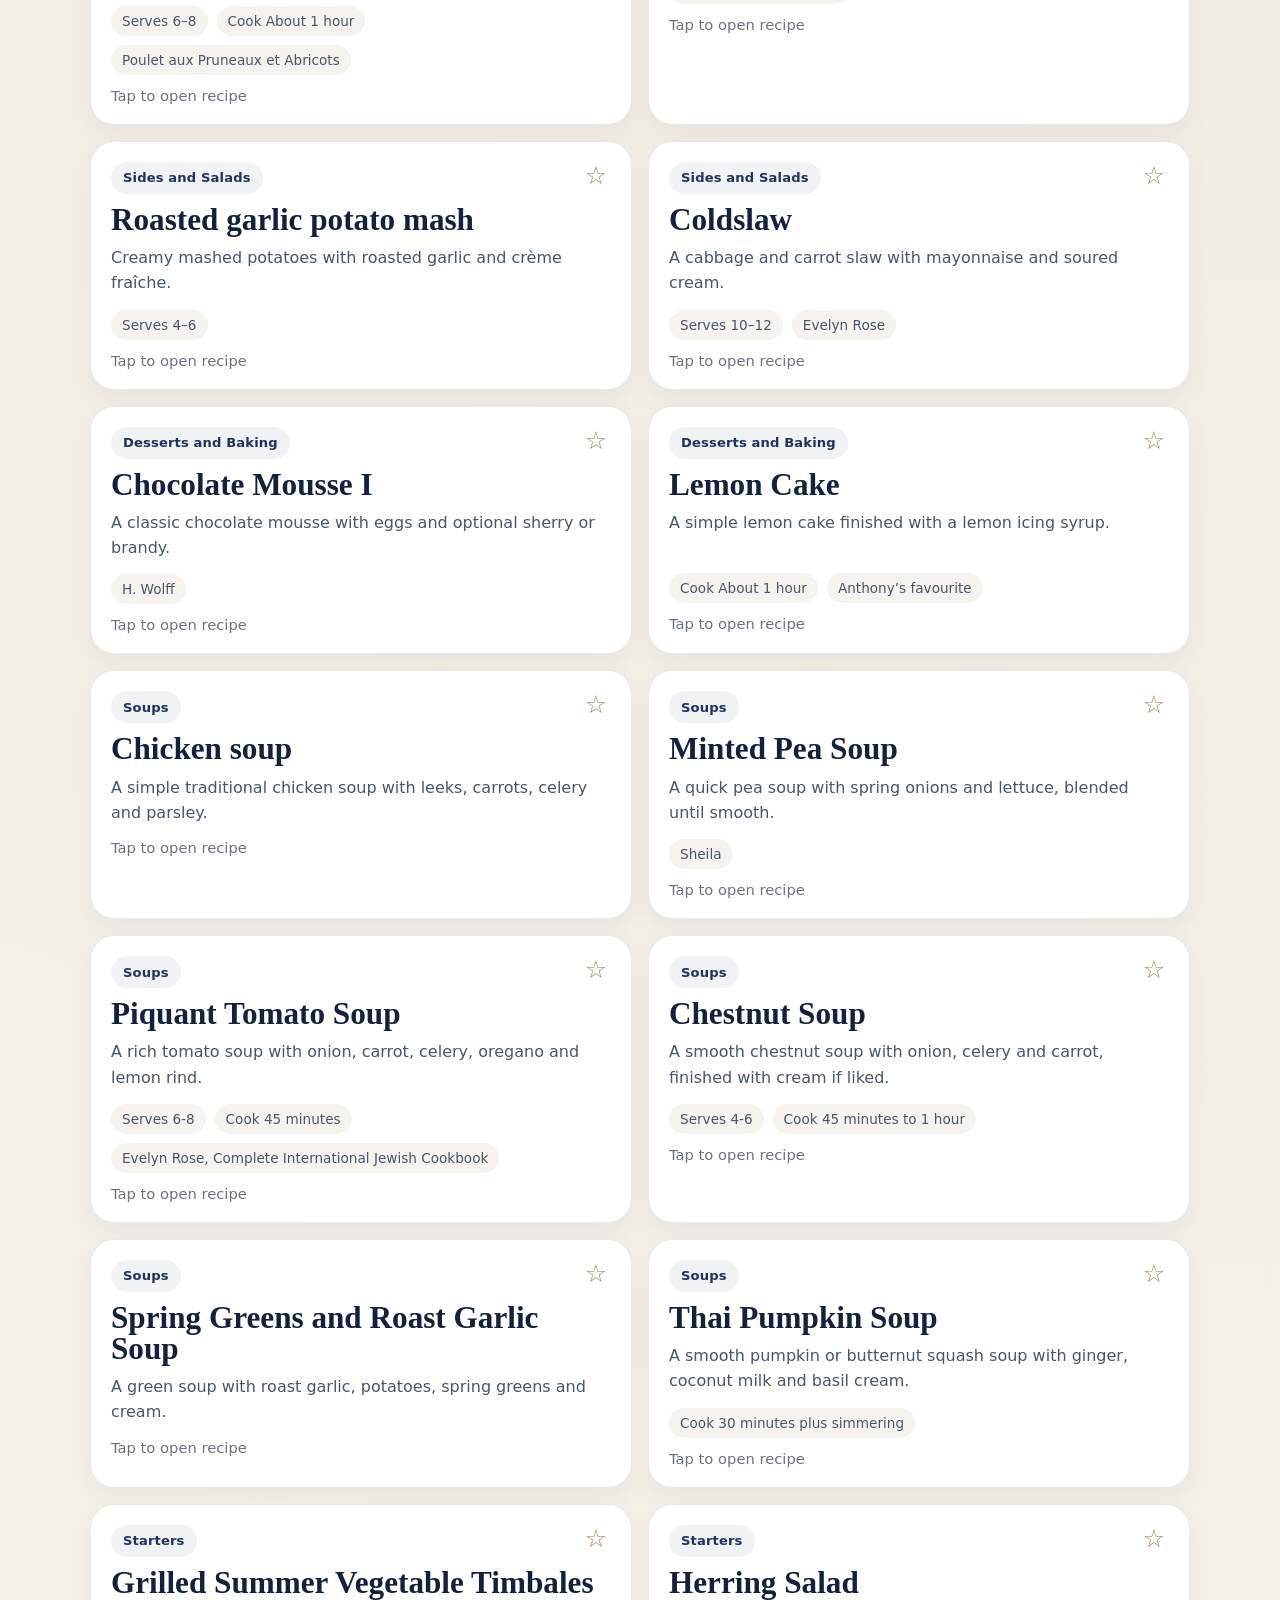
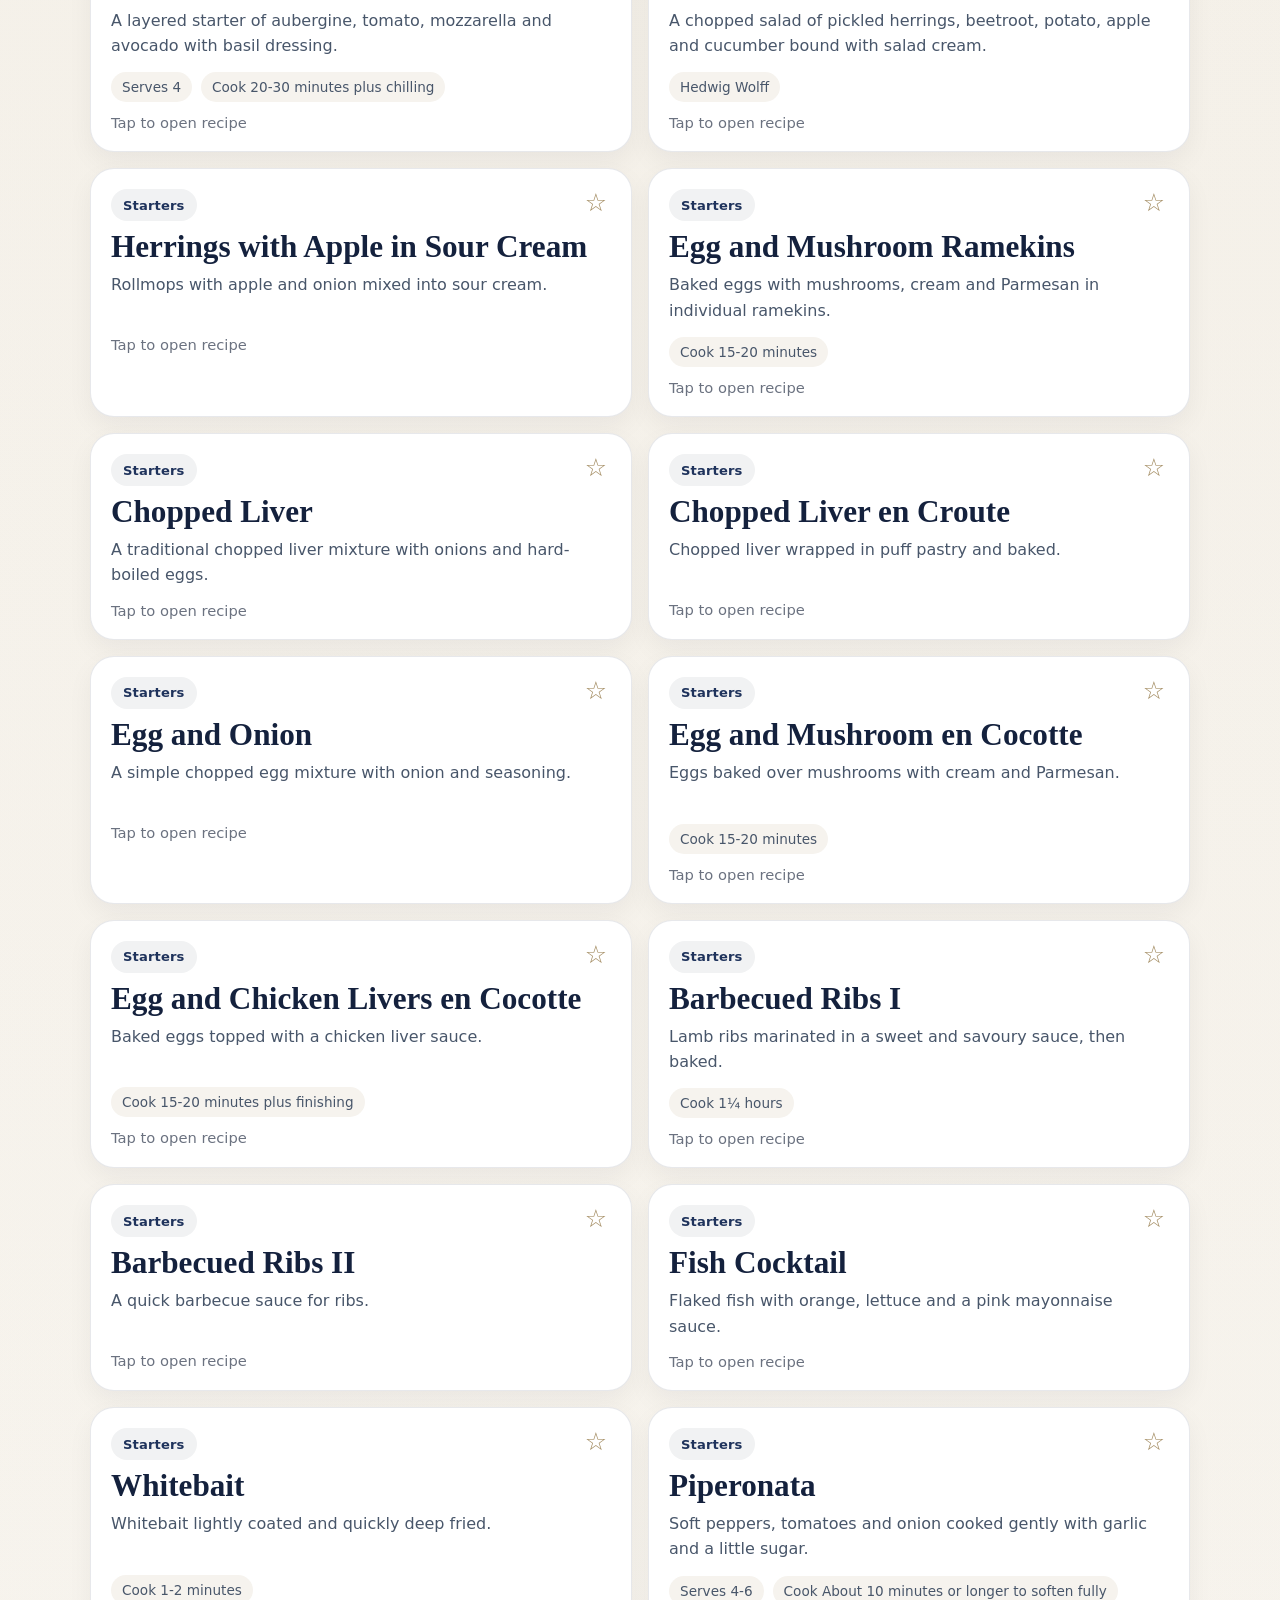
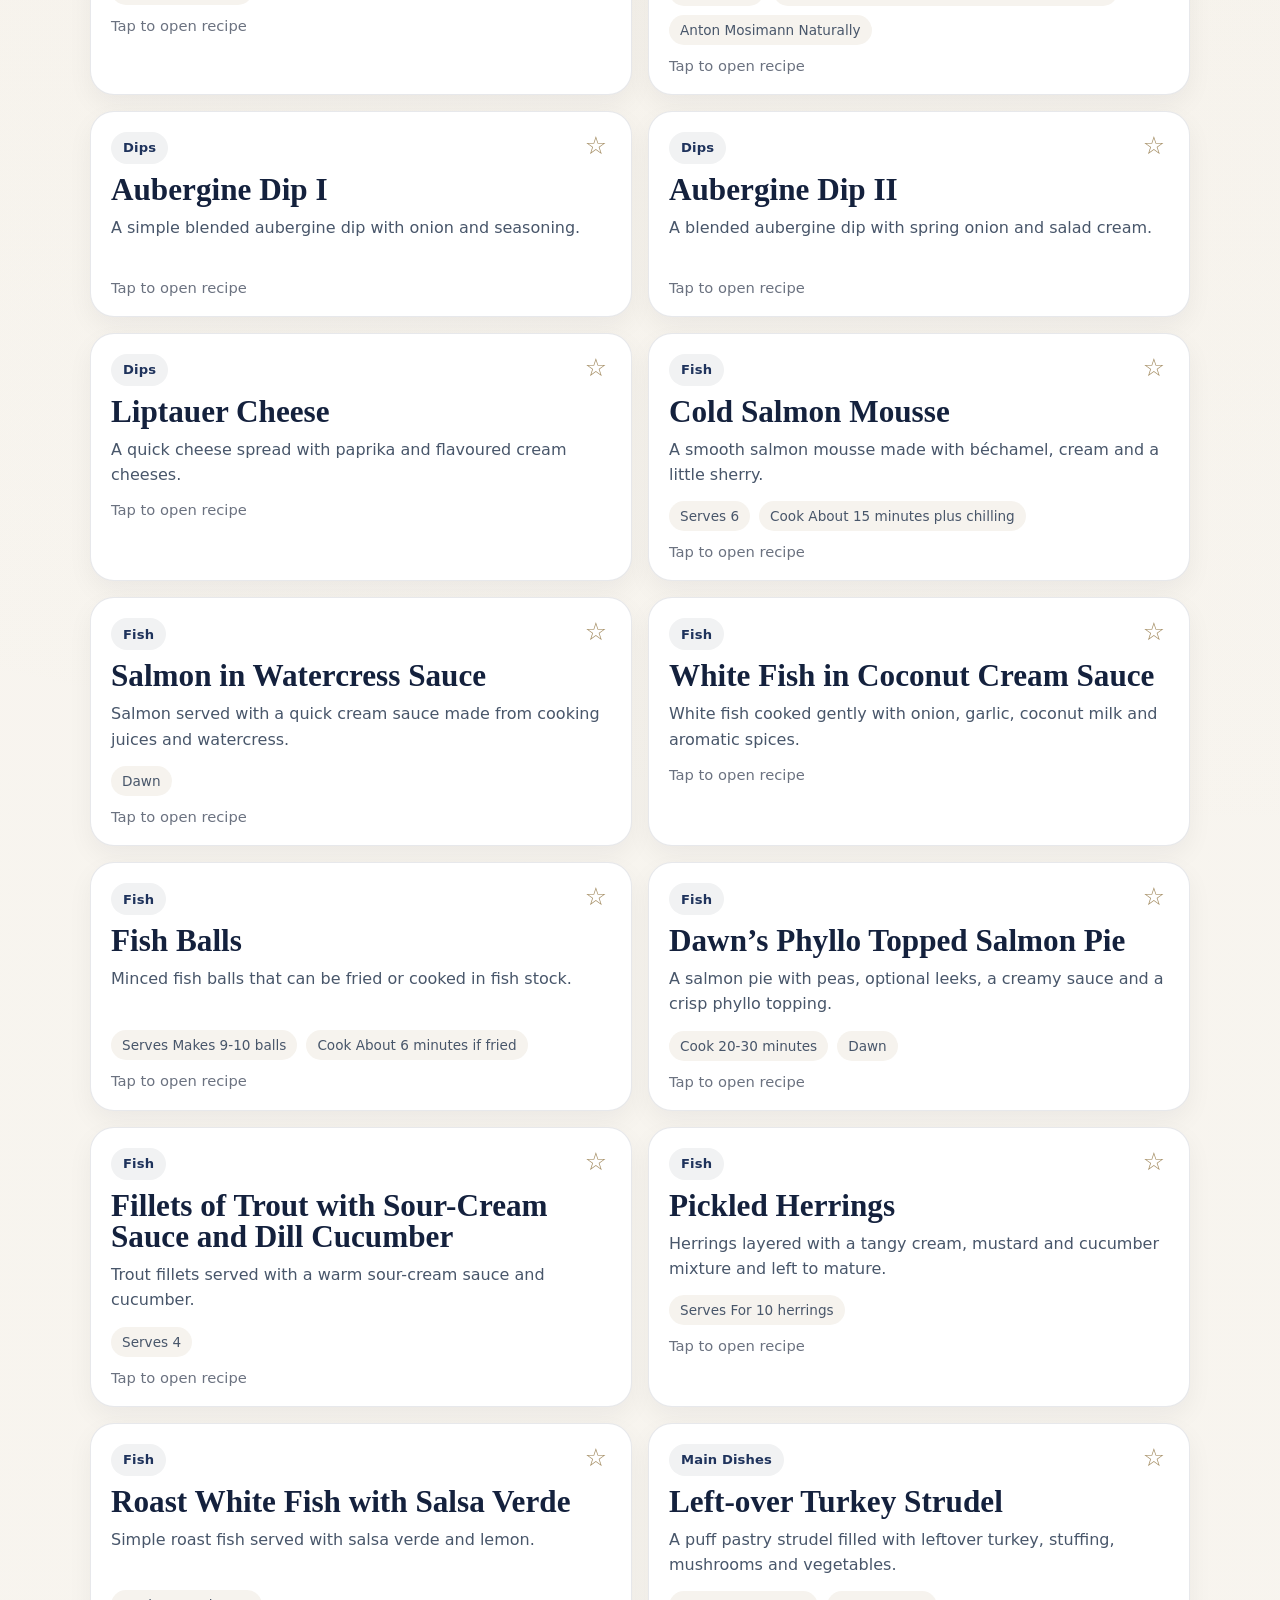
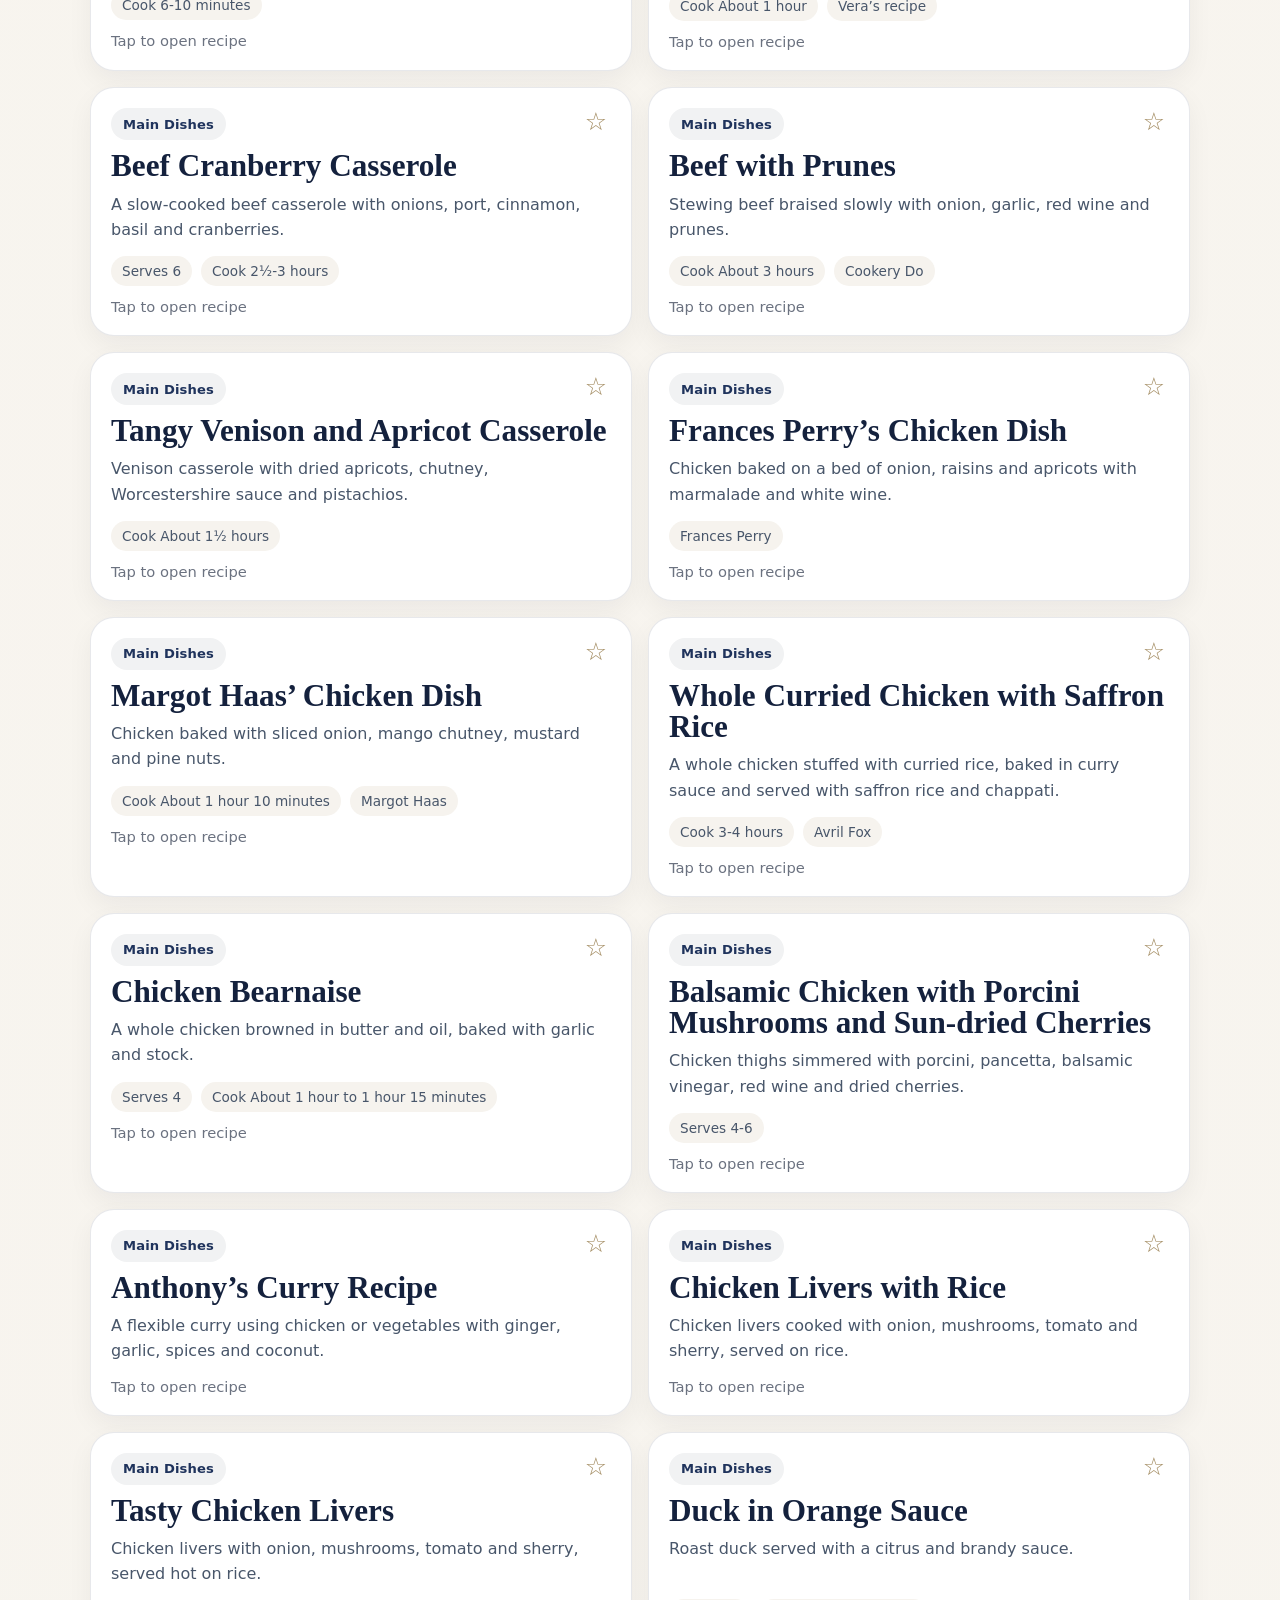
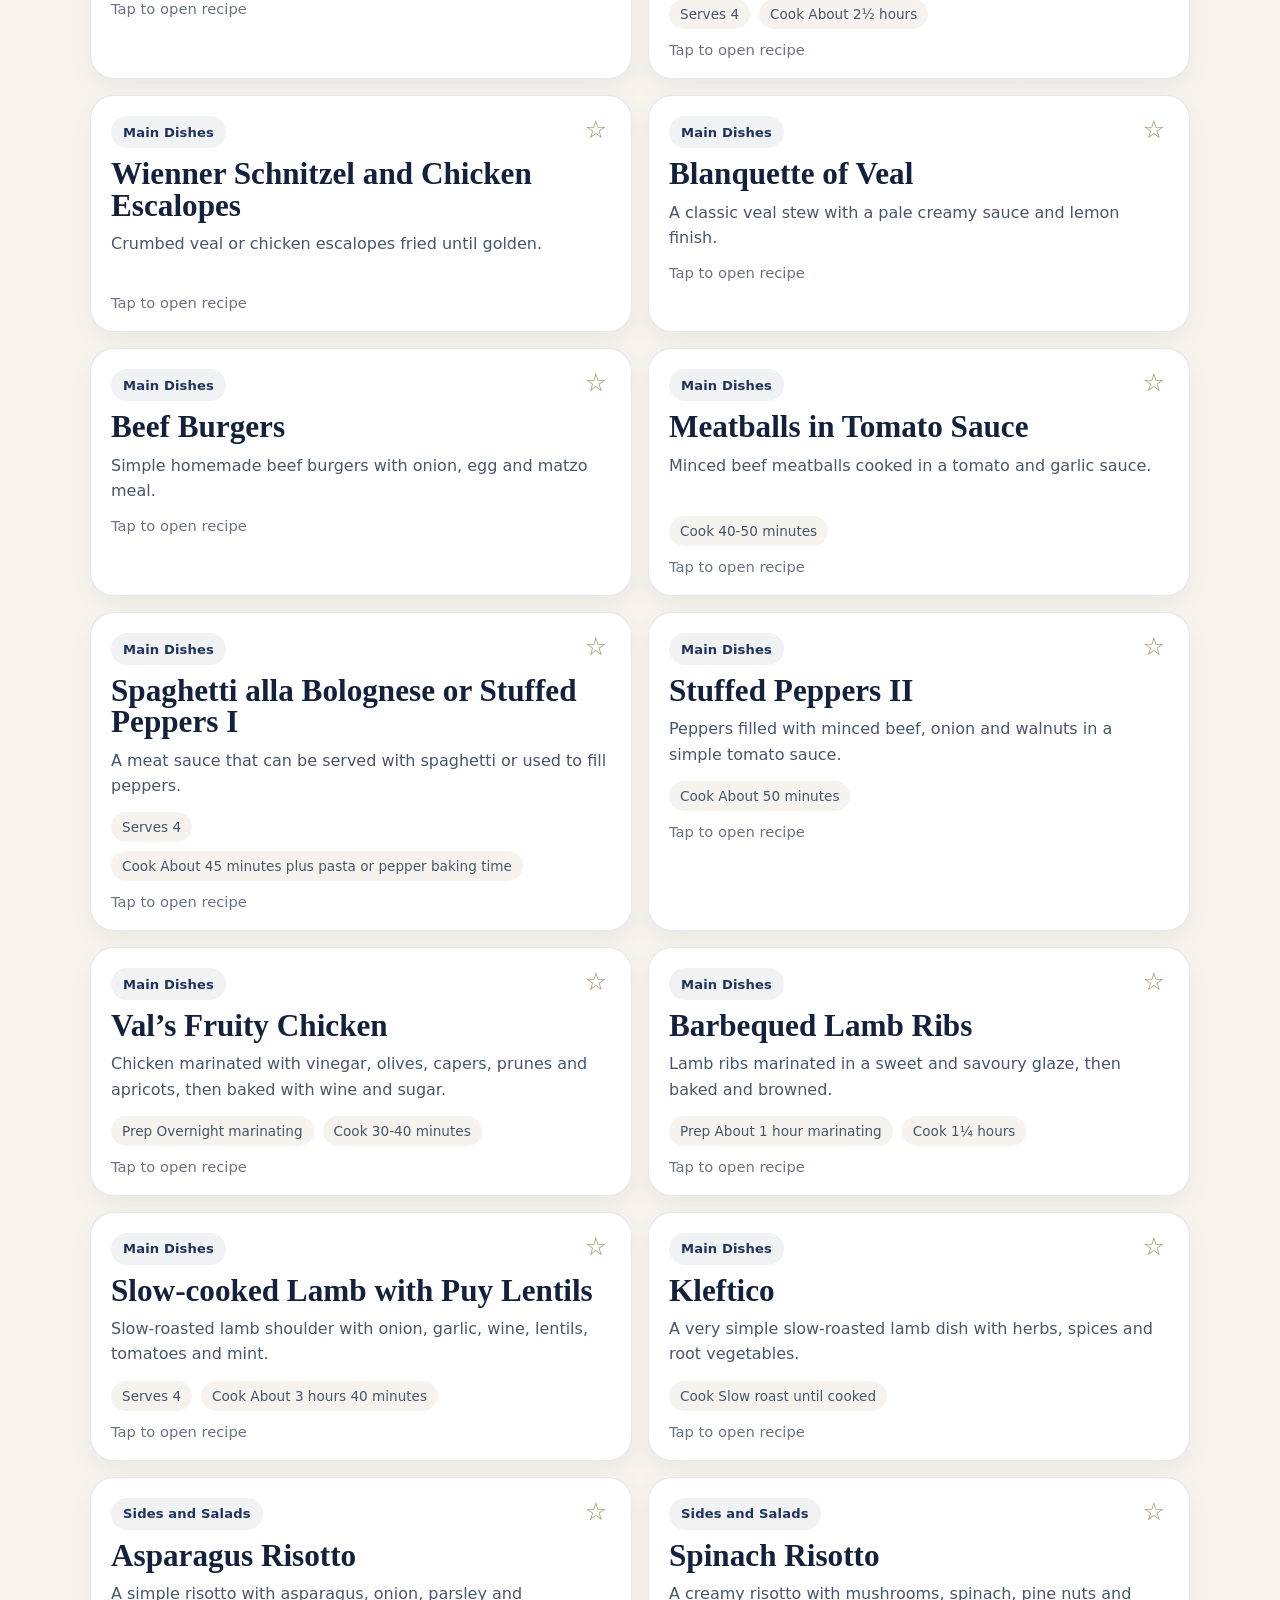
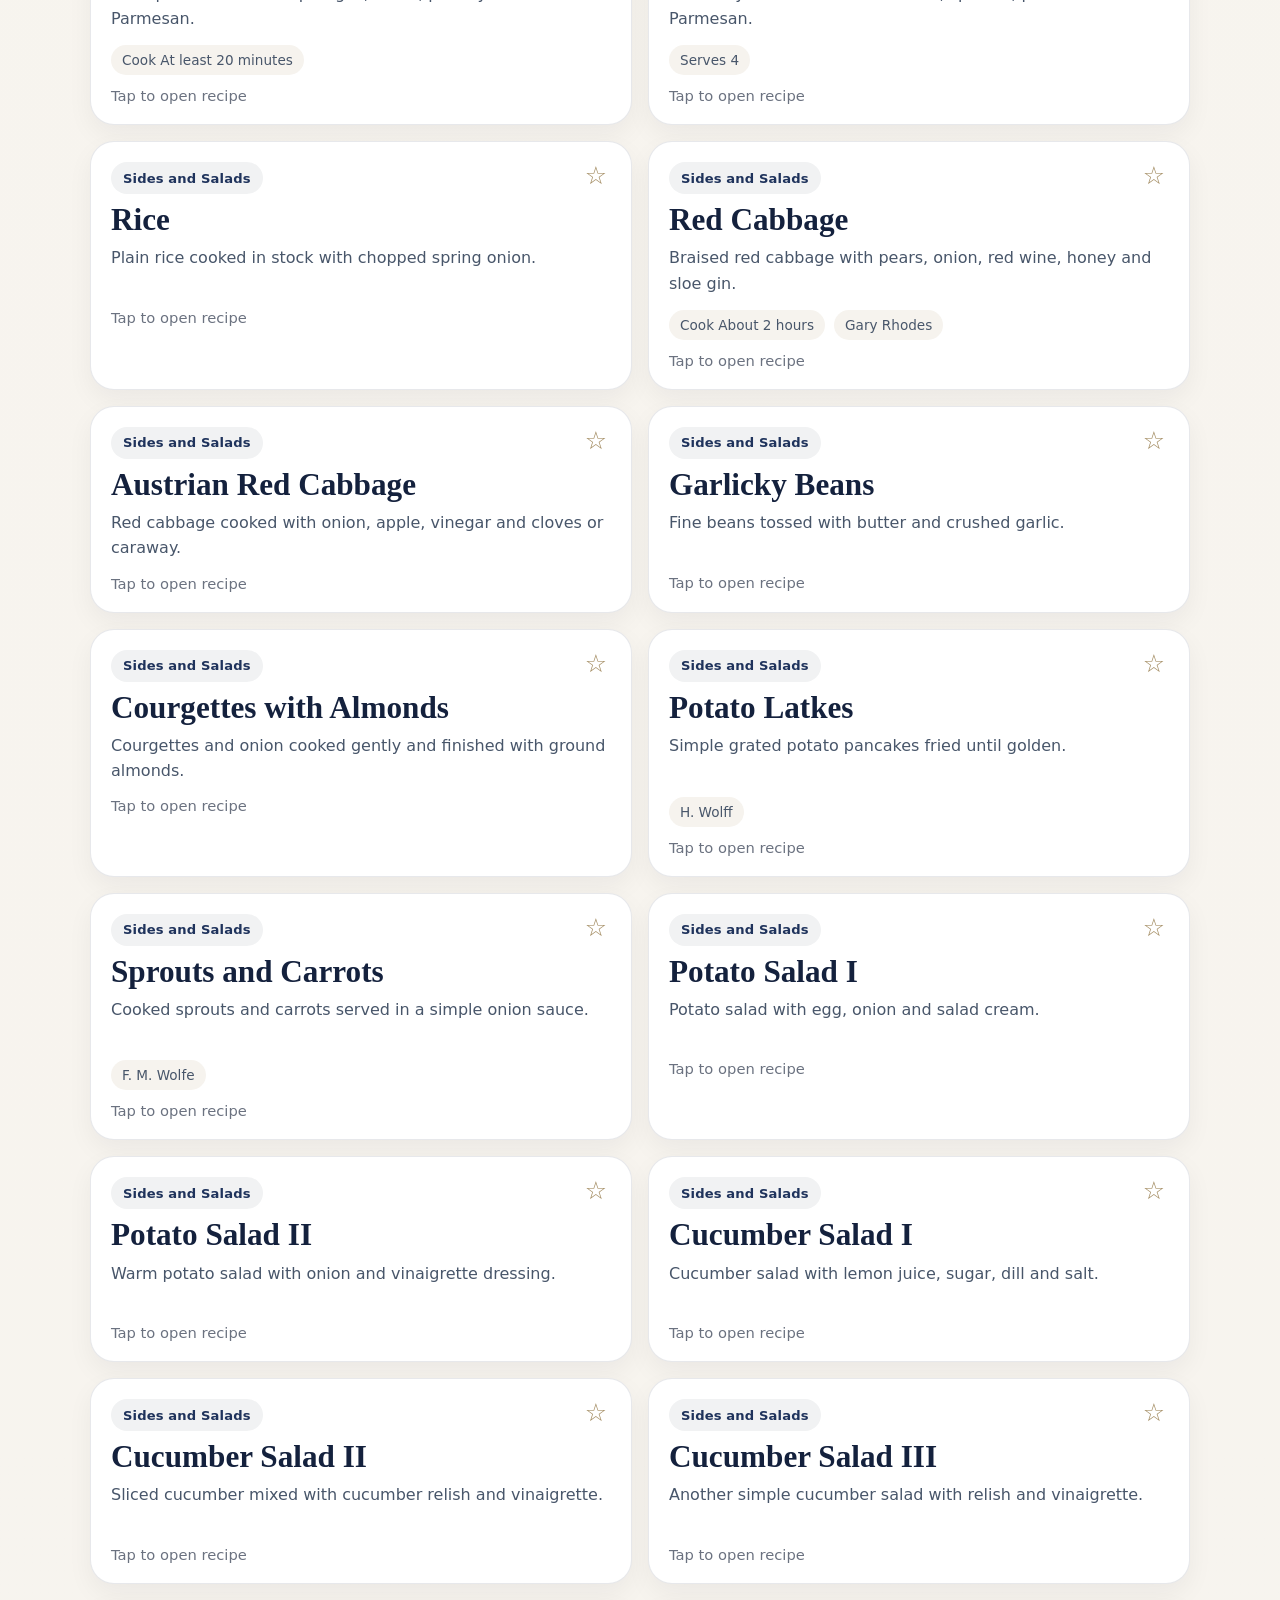
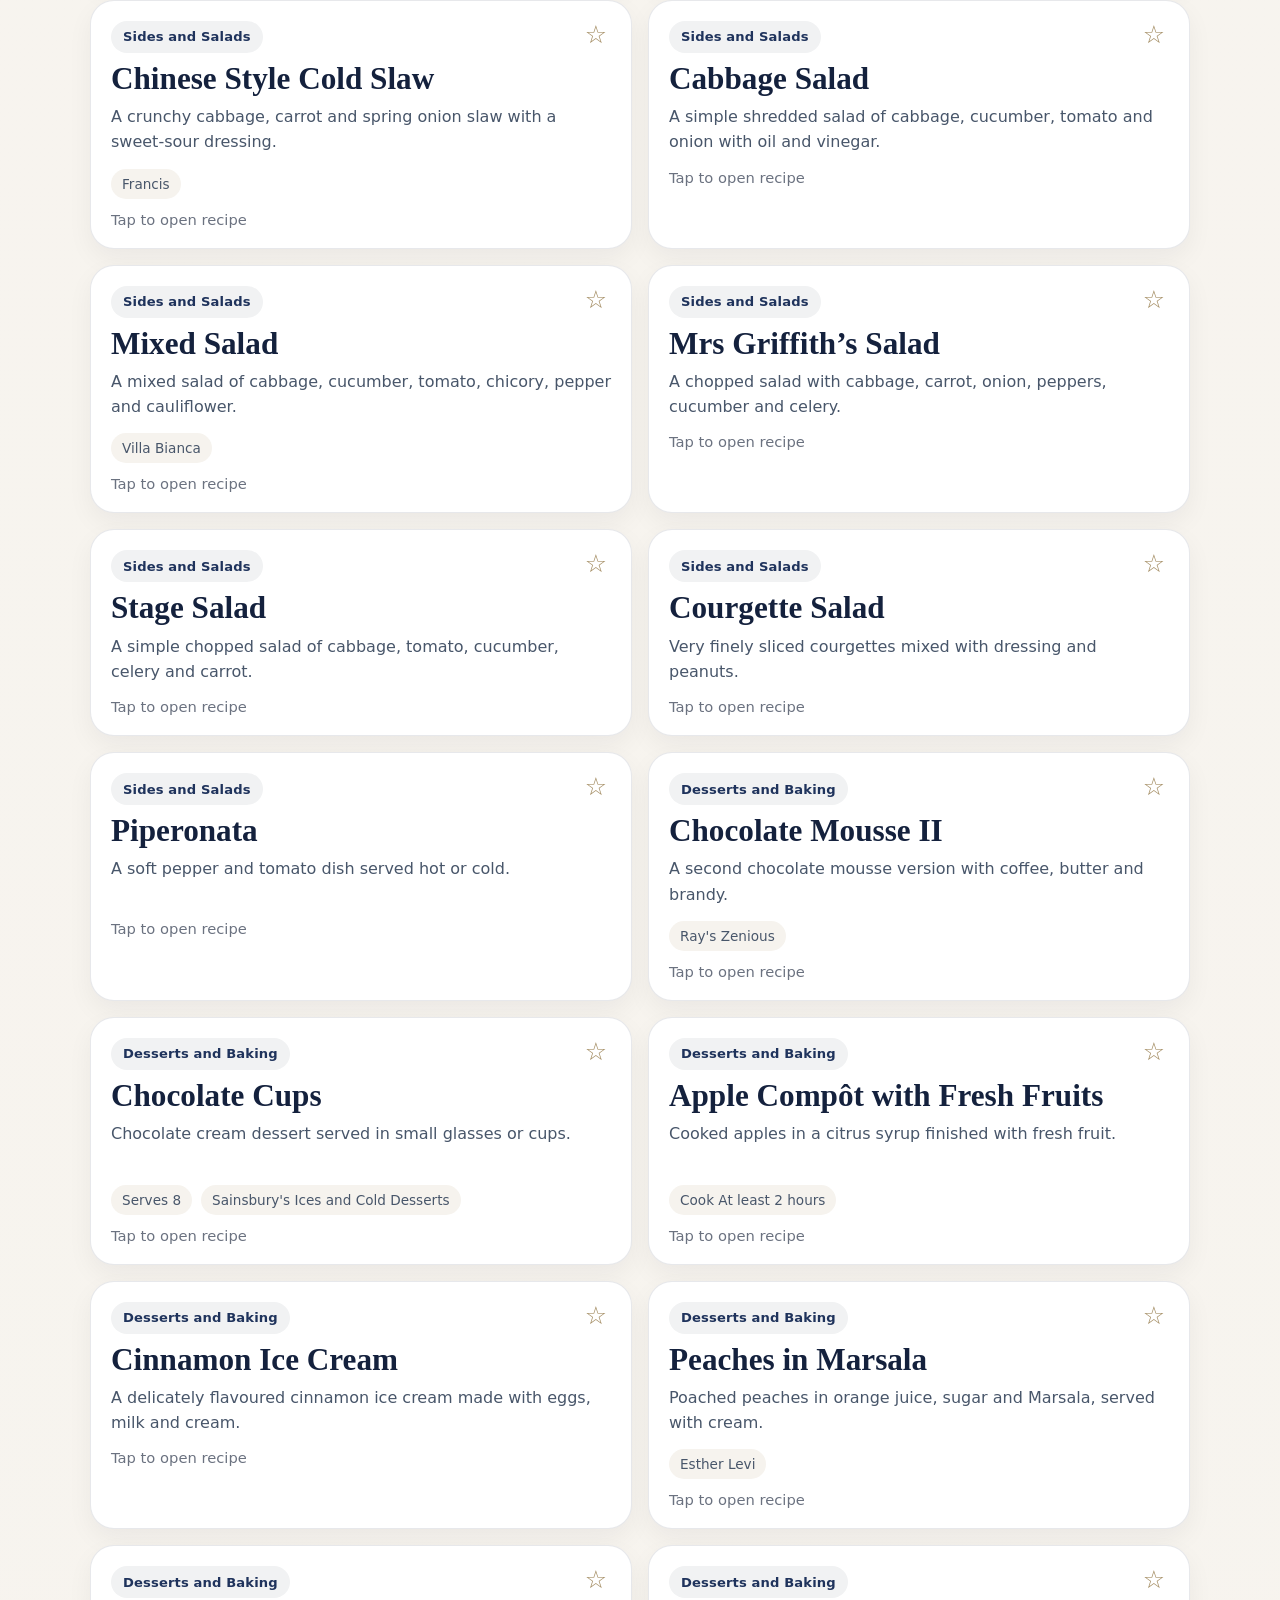
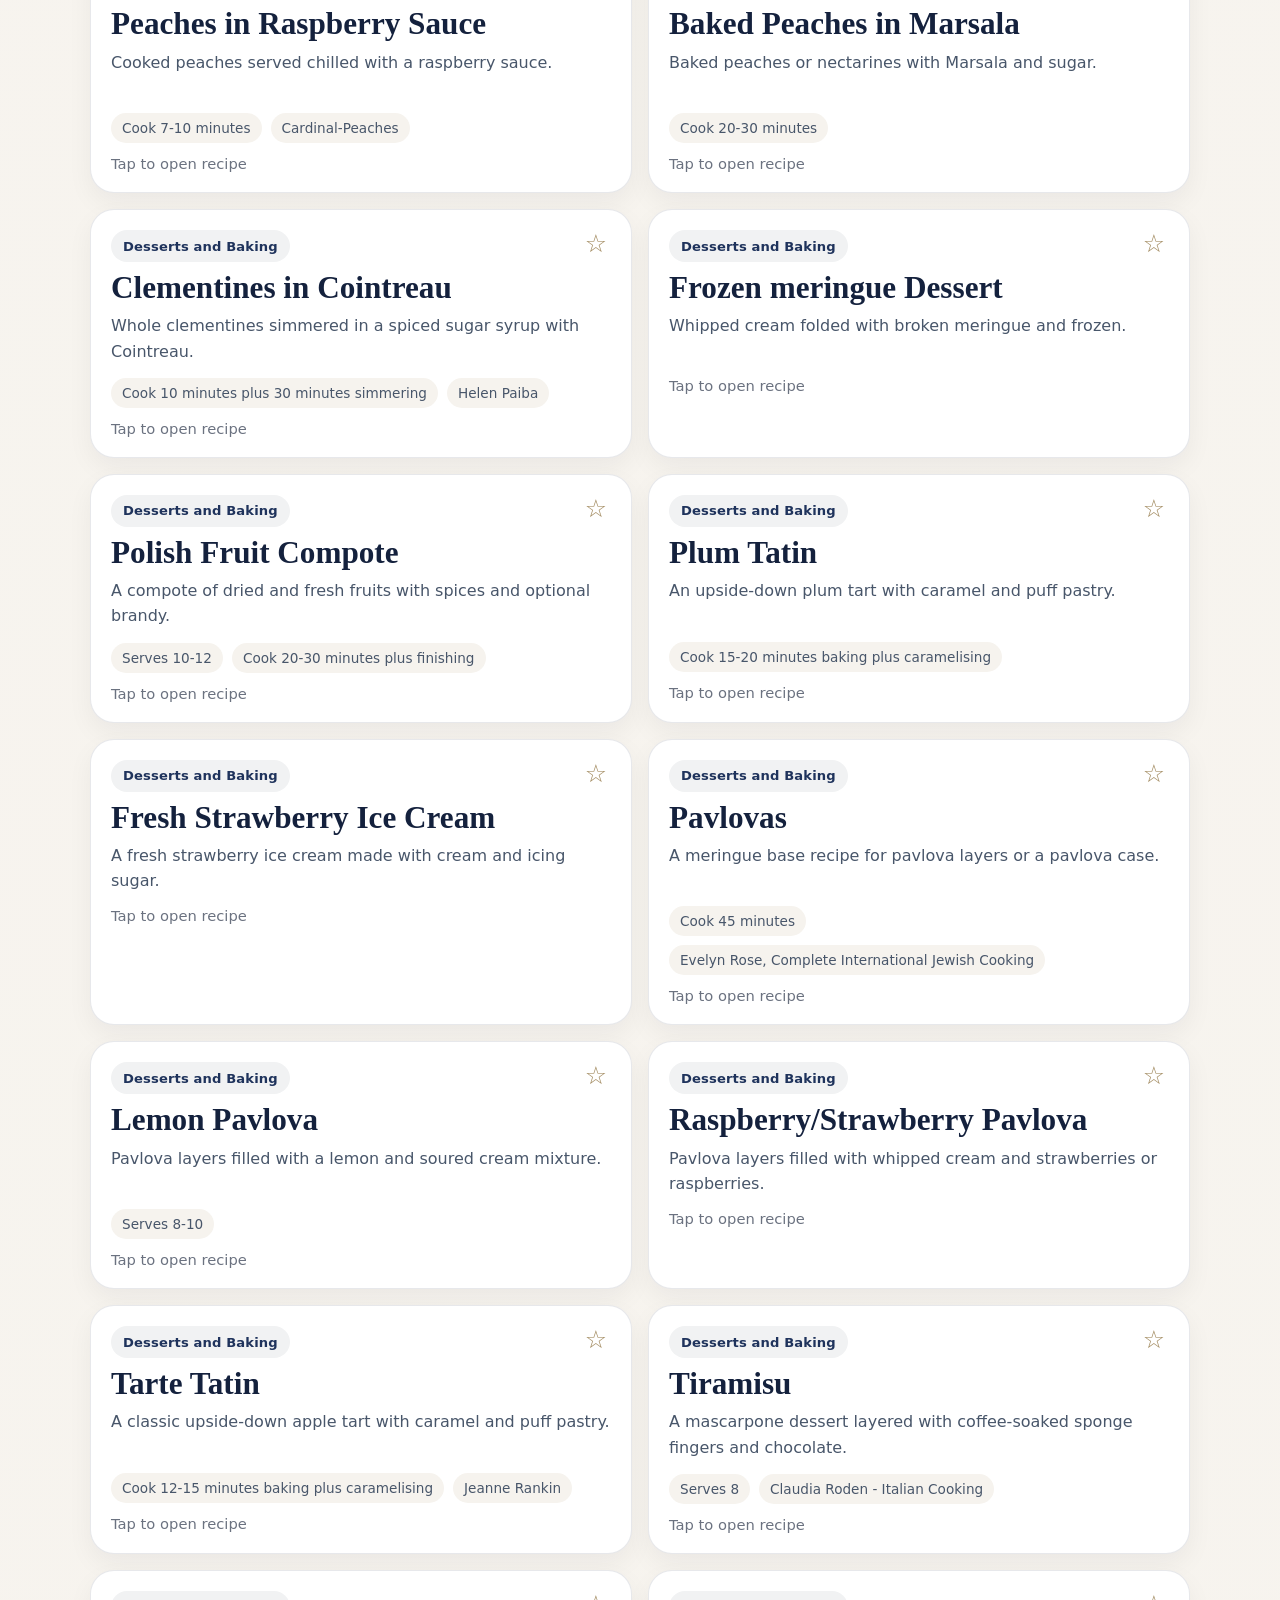
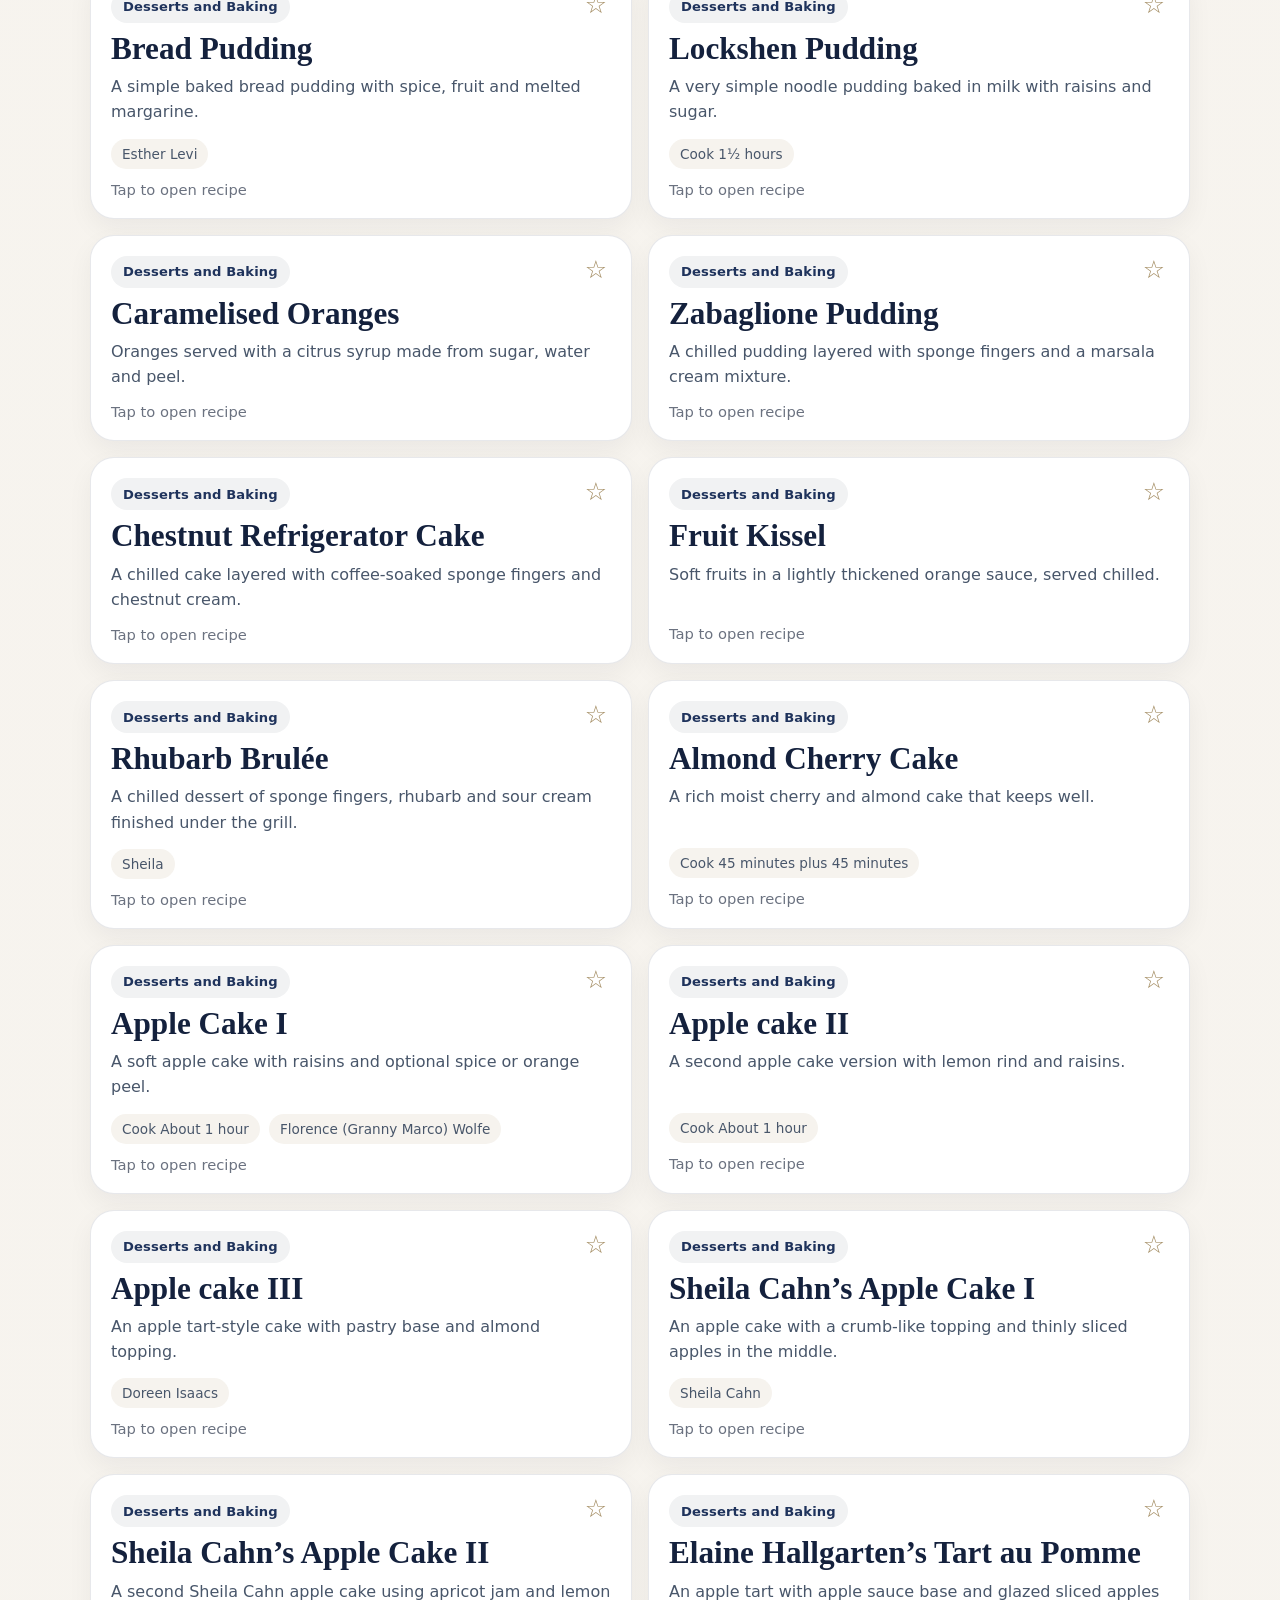
==== commit 7a176985: "Update index.html" ====
--- a/index.html
+++ b/index.html
@@ -26,7 +26,7 @@
         </div>
         <h1 class="hero-title">Granny’s<br>Recipe Book</h1>
         <p class="hero-subtitle">
-          A coollection of treasured family recipes gathered by Granny and shared for the whole family.
+          A collection of treasured family recipes gathered by Granny and shared for the whole family.
         </p>
       </div>
     </header>
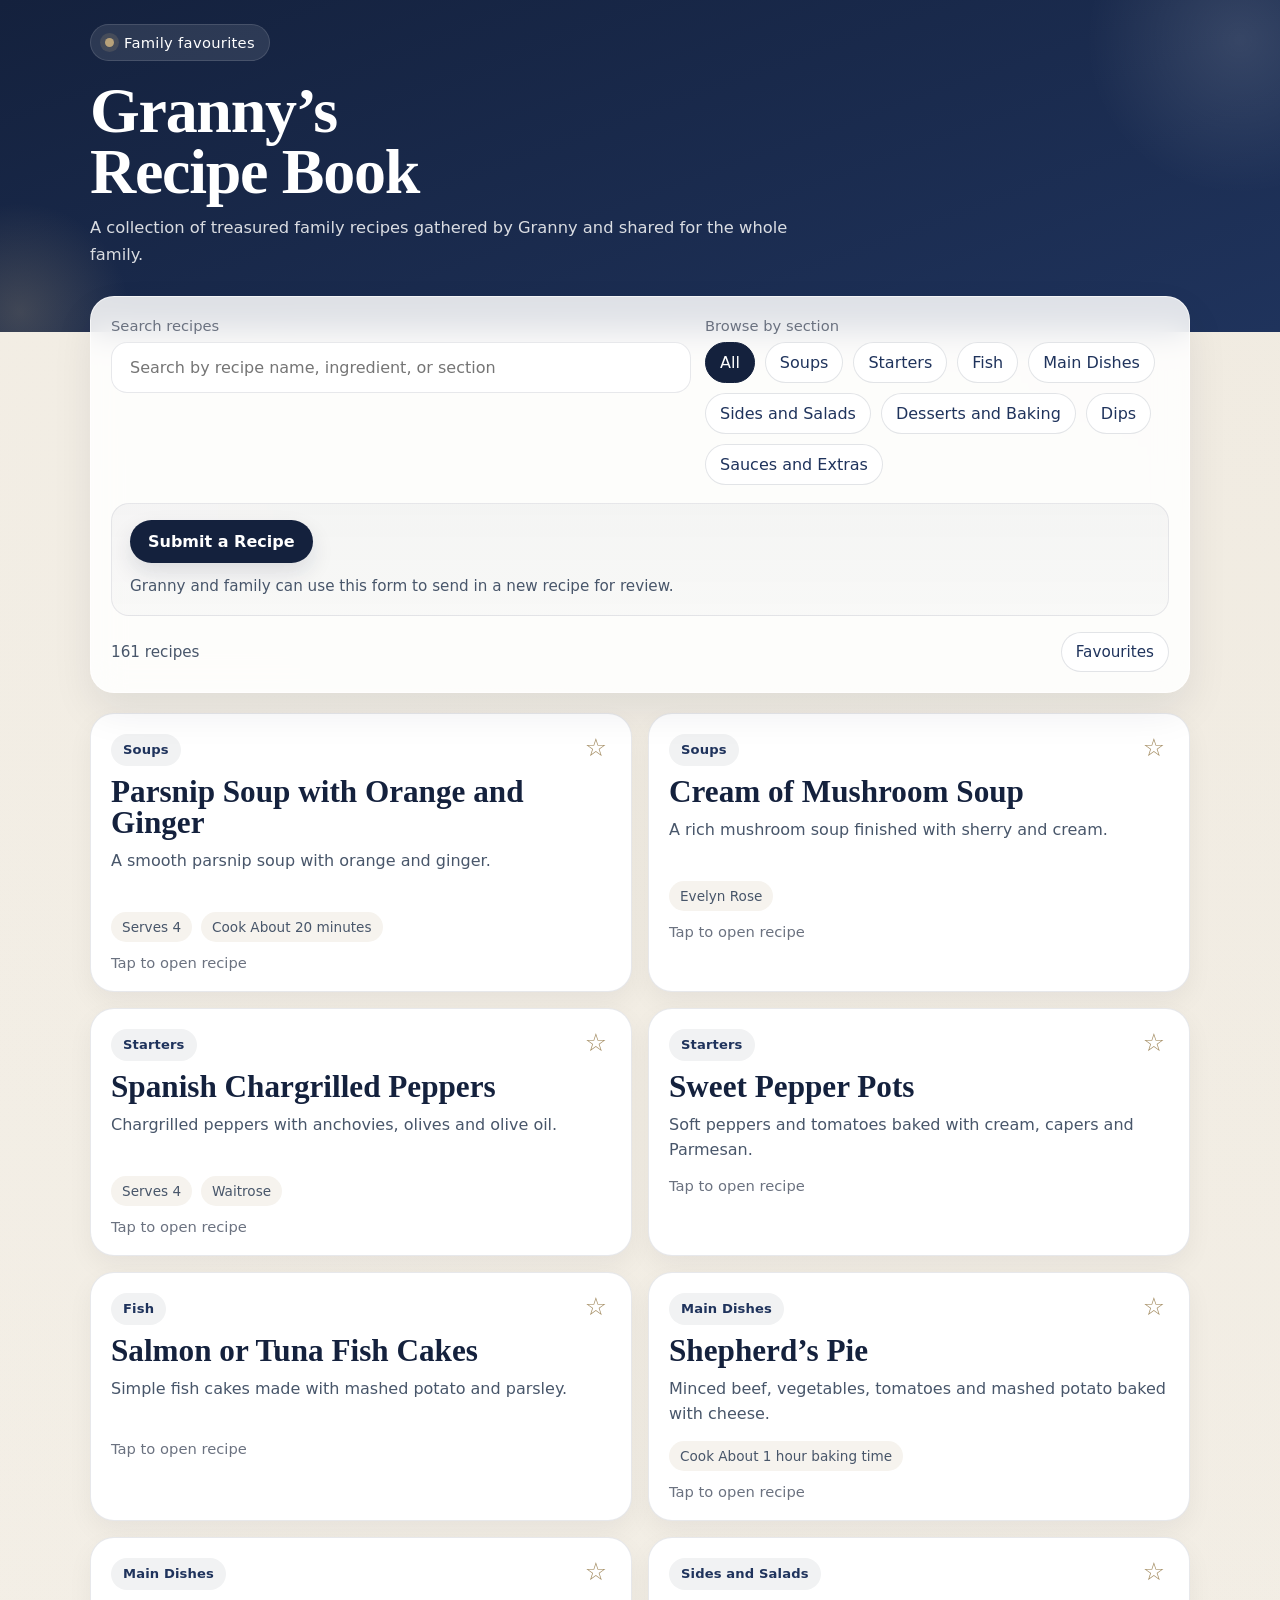
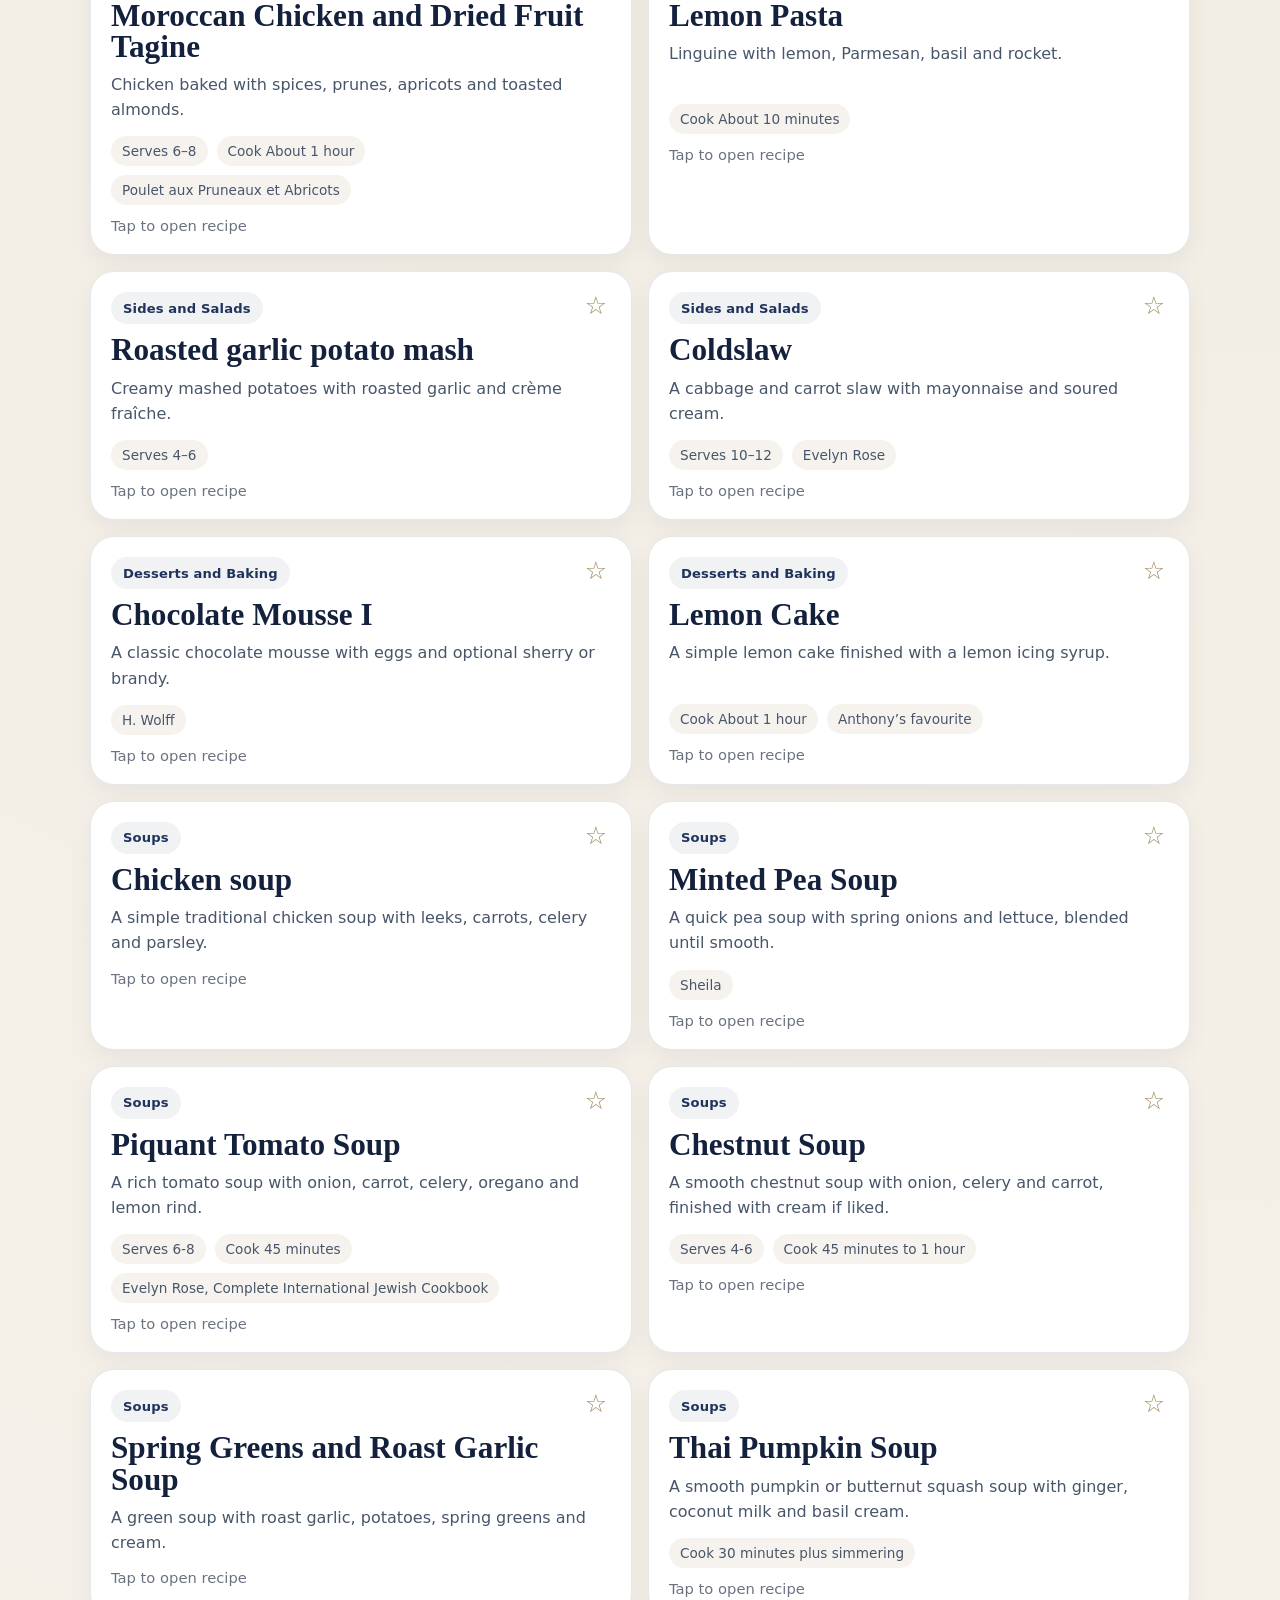
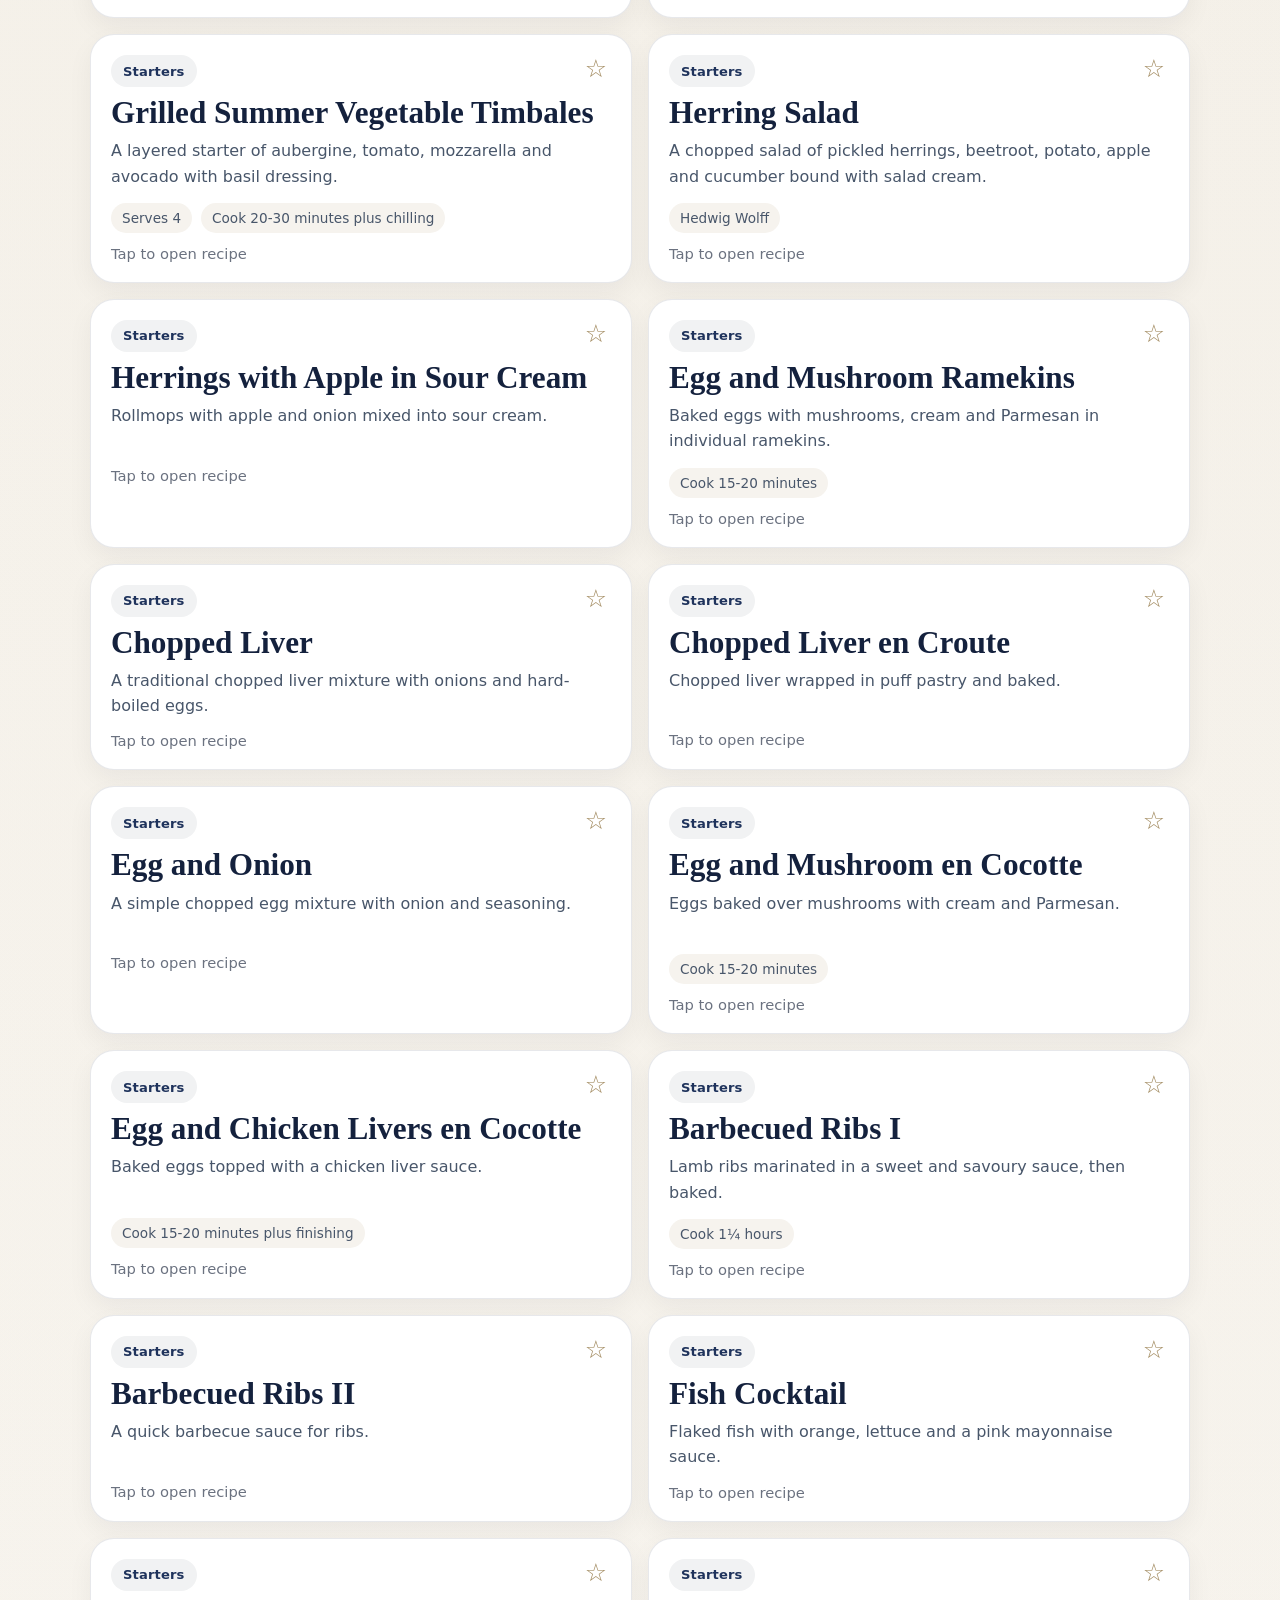
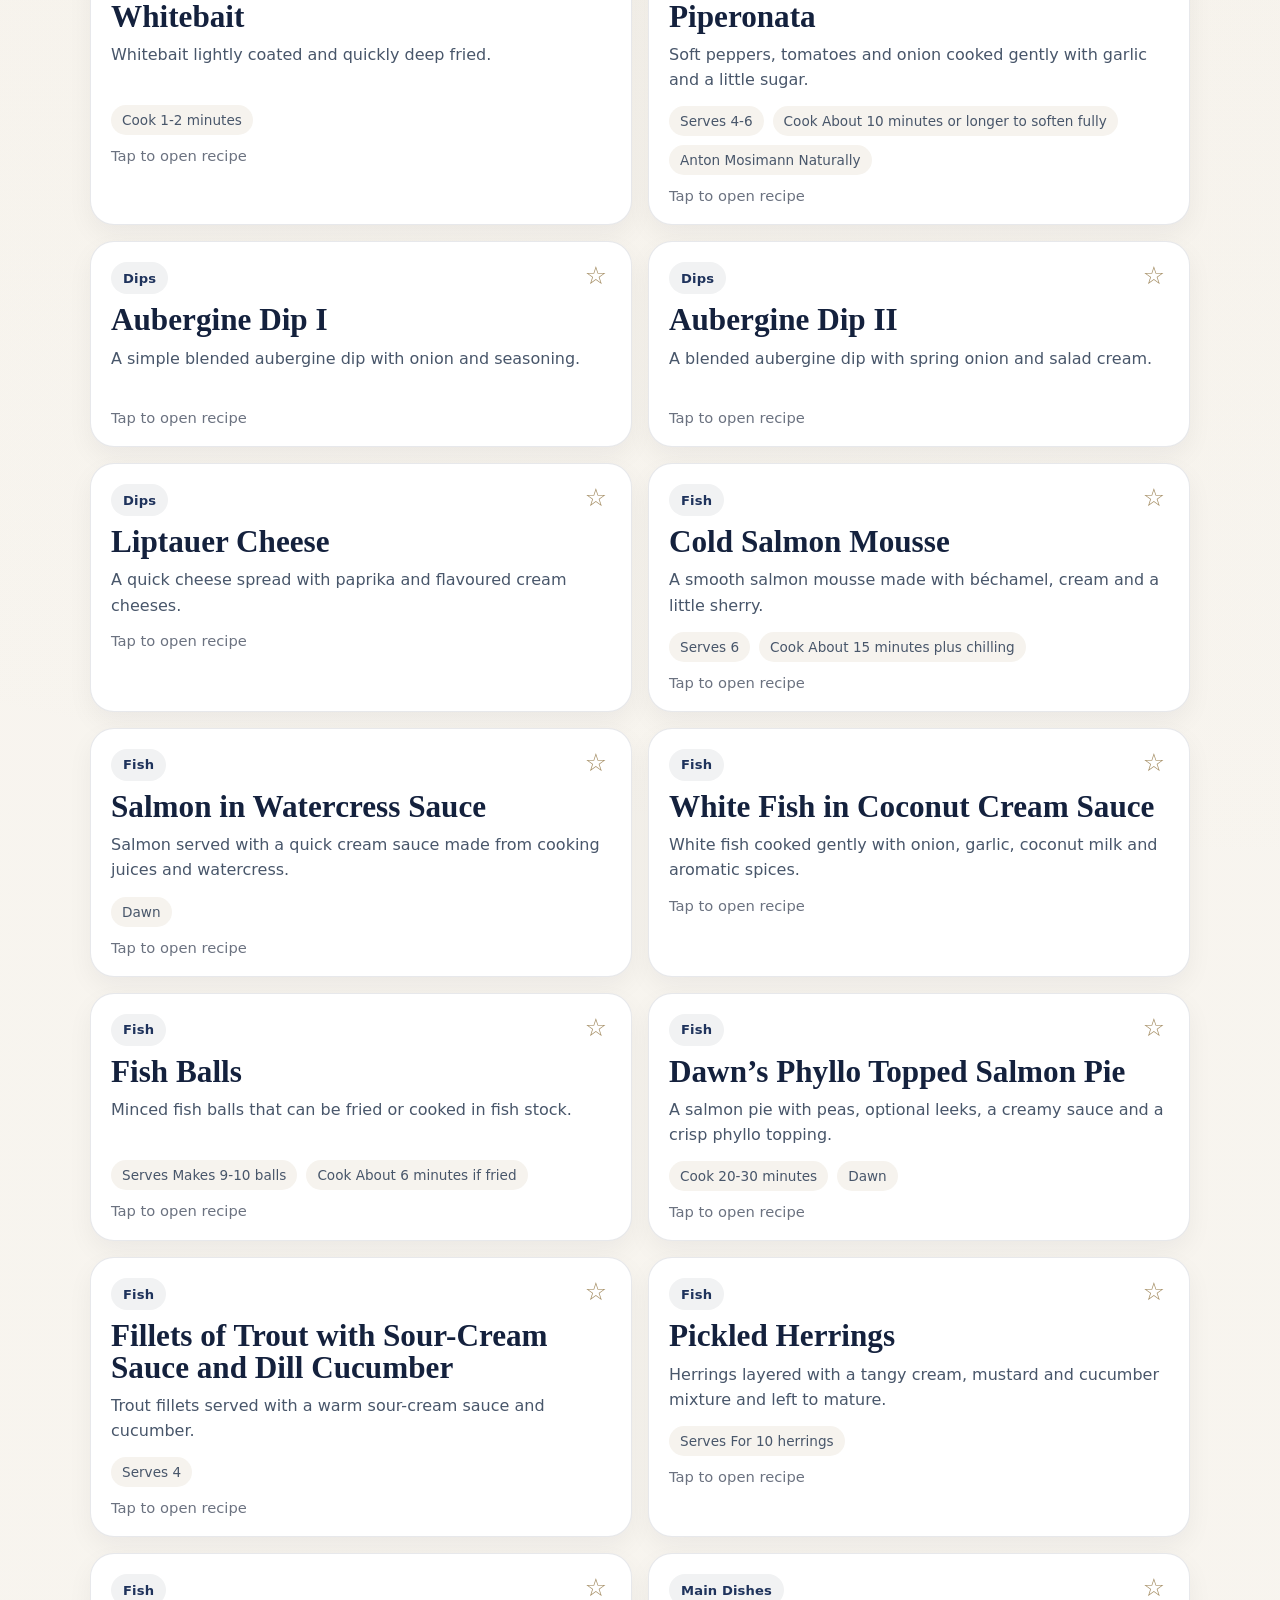
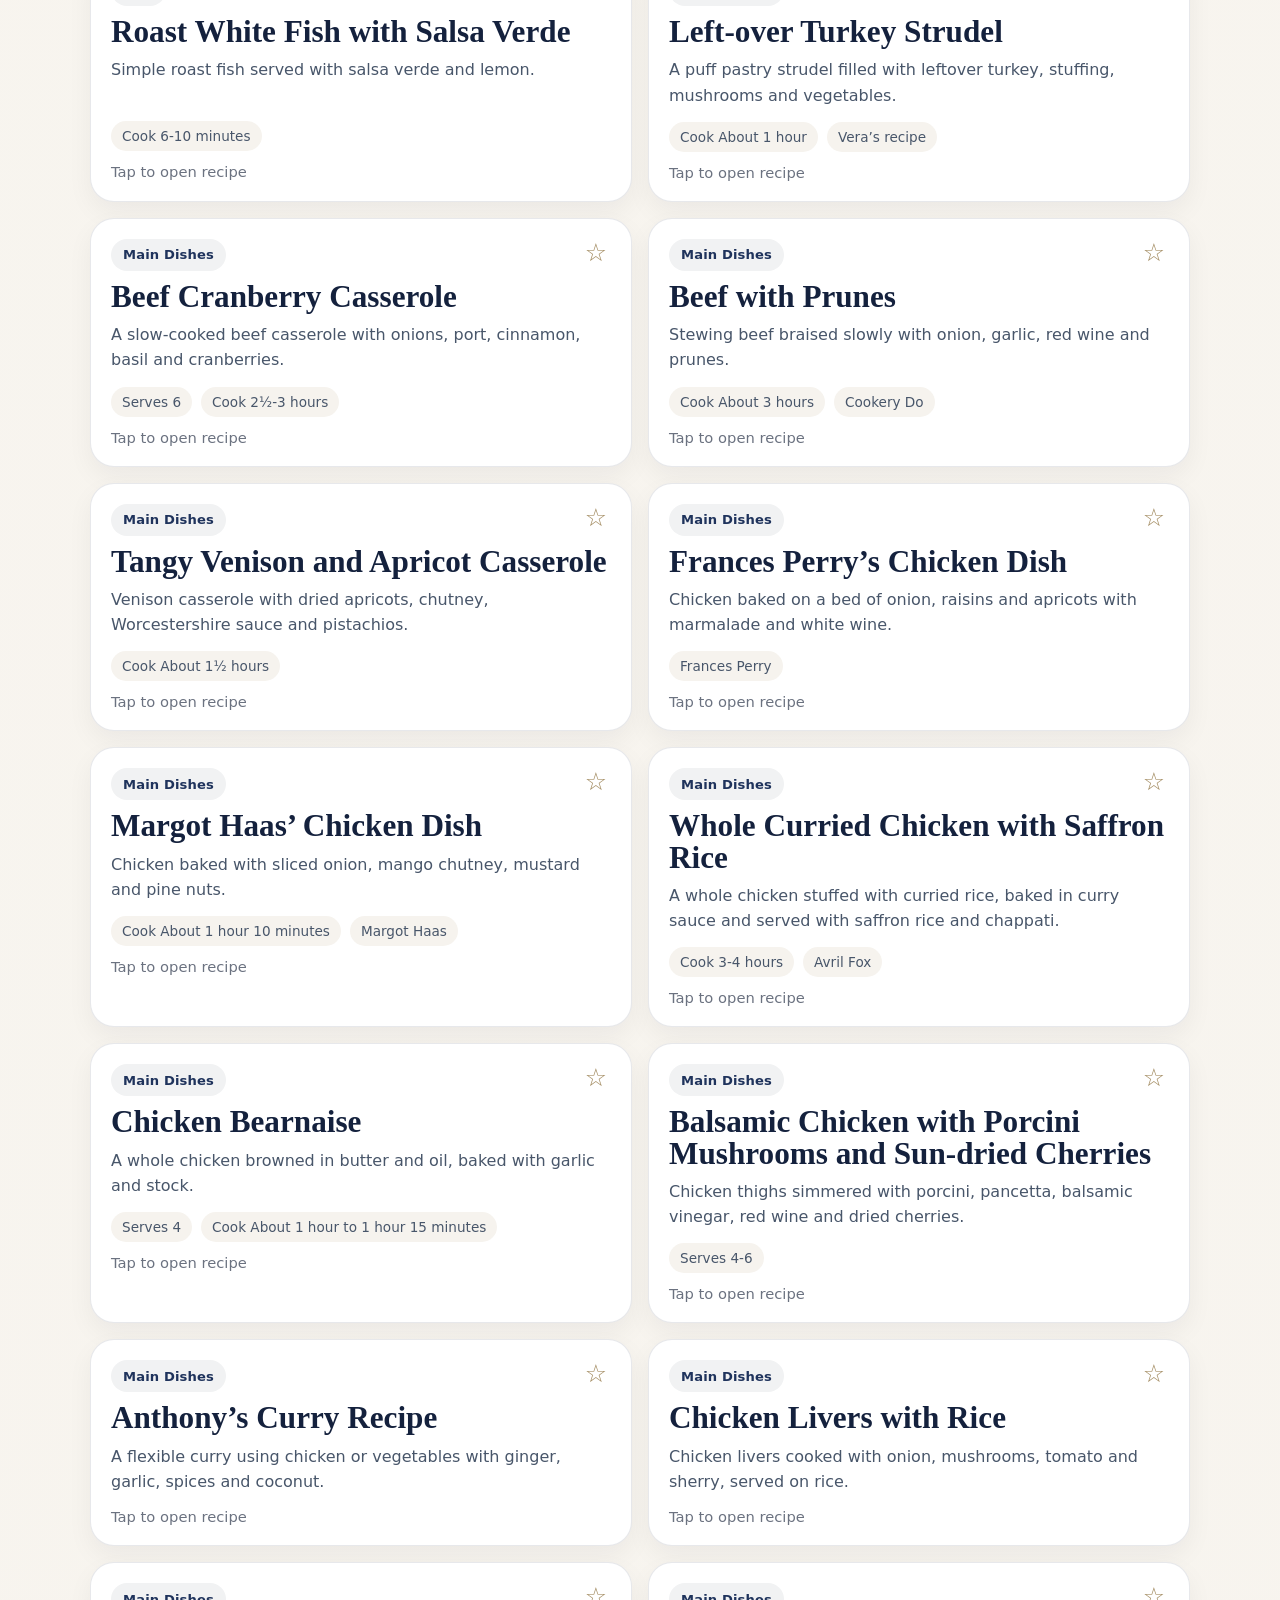
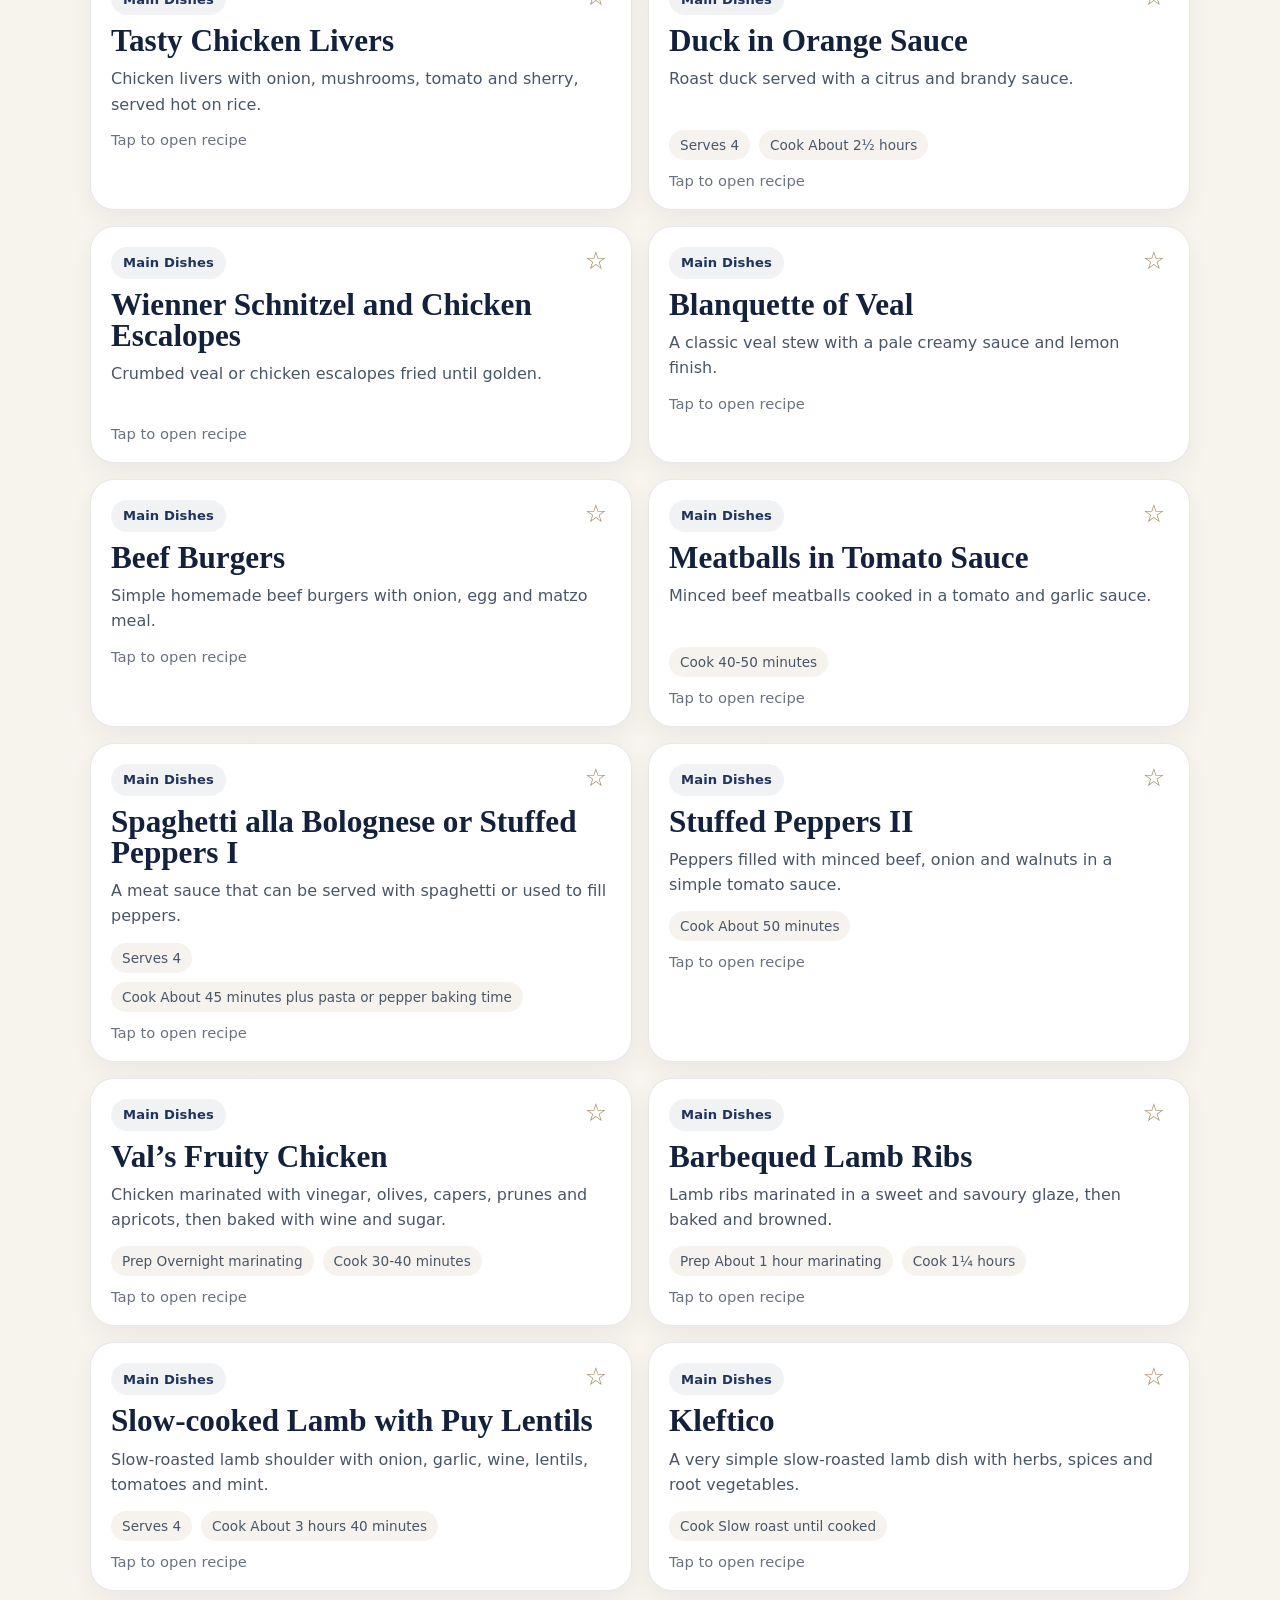
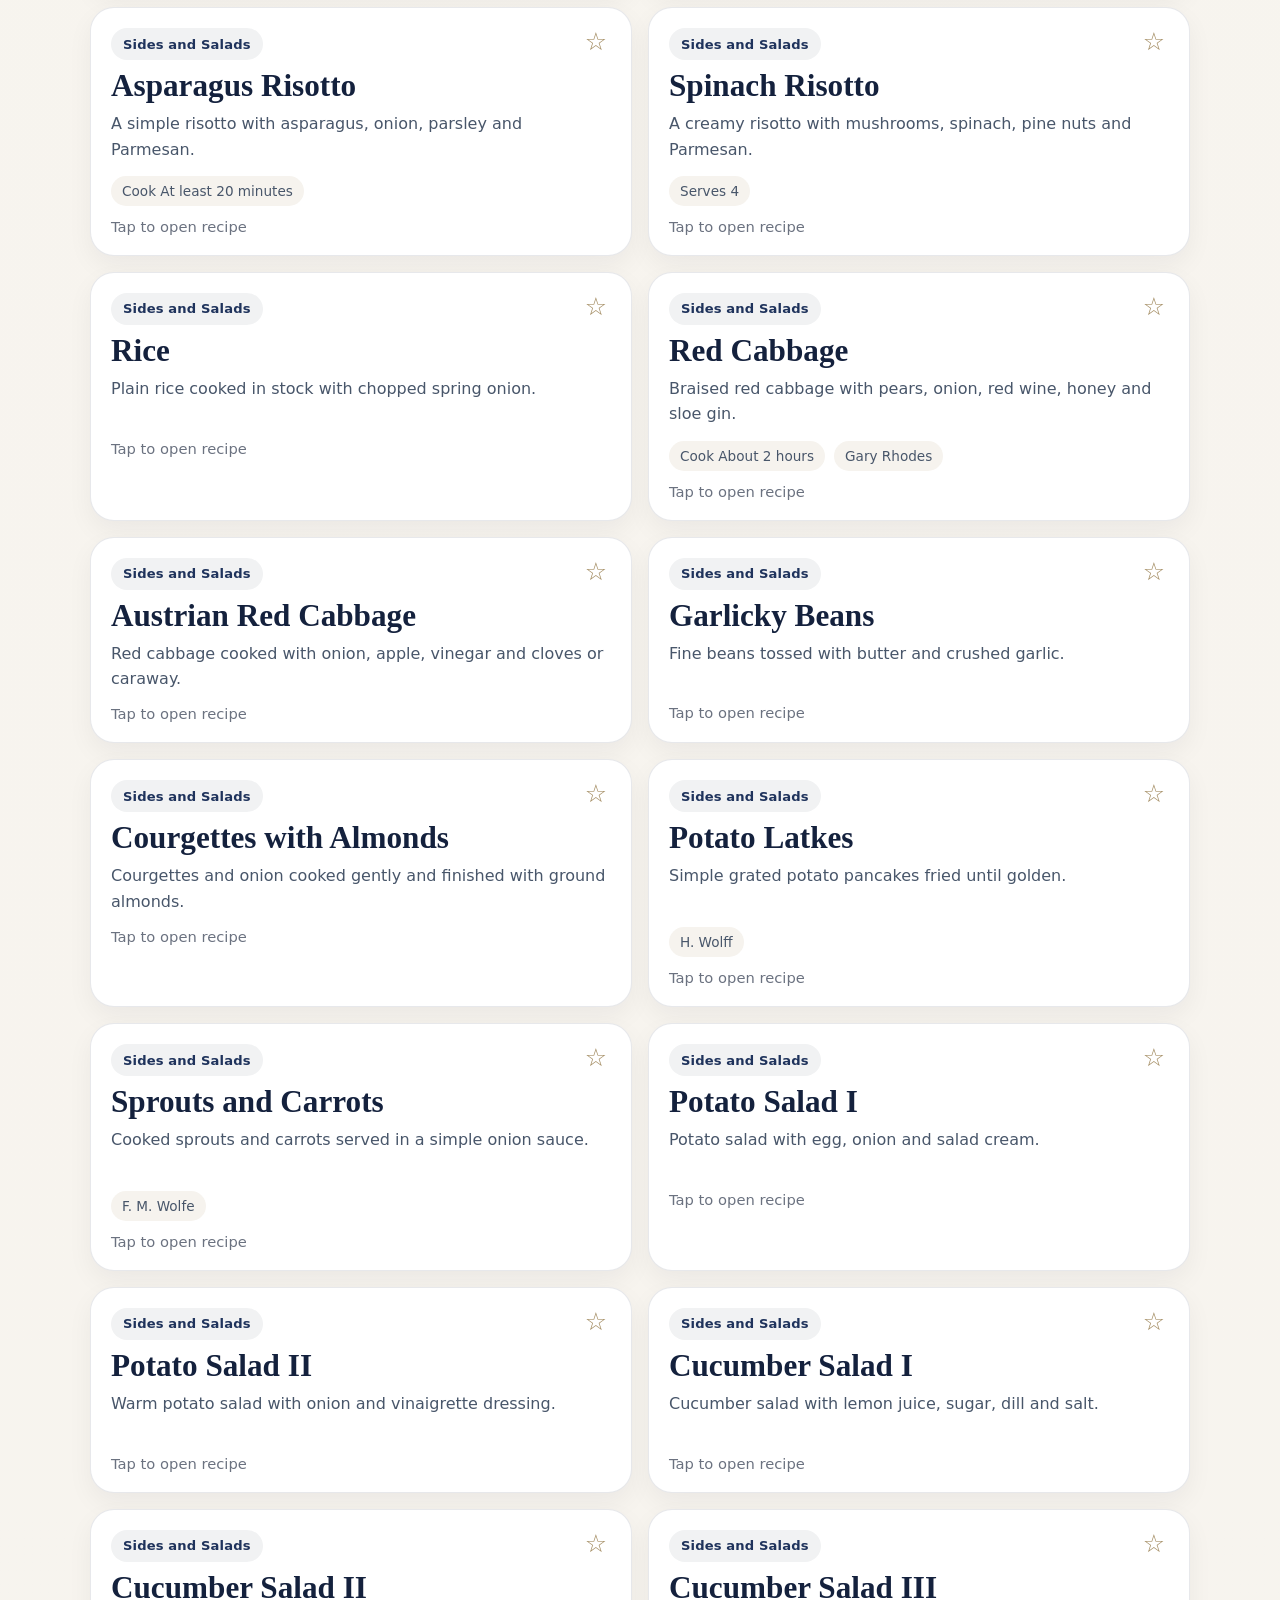
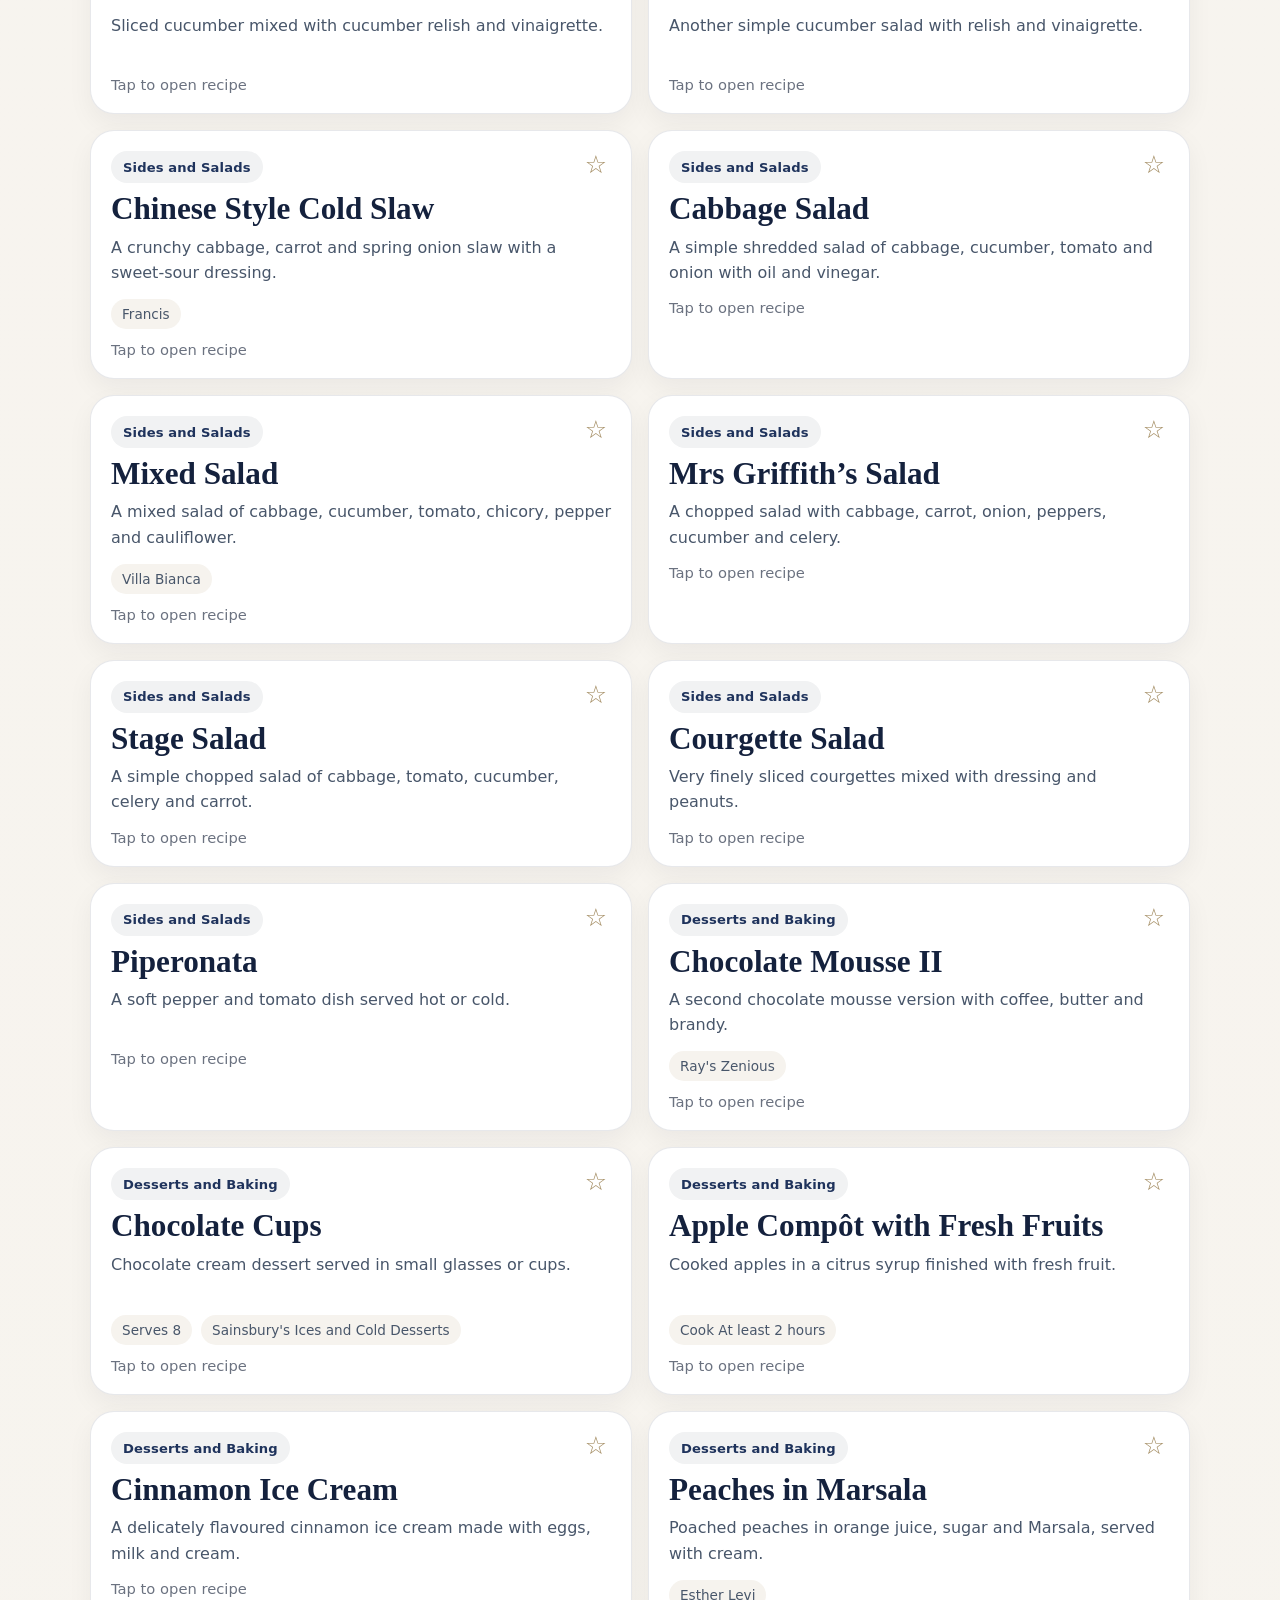
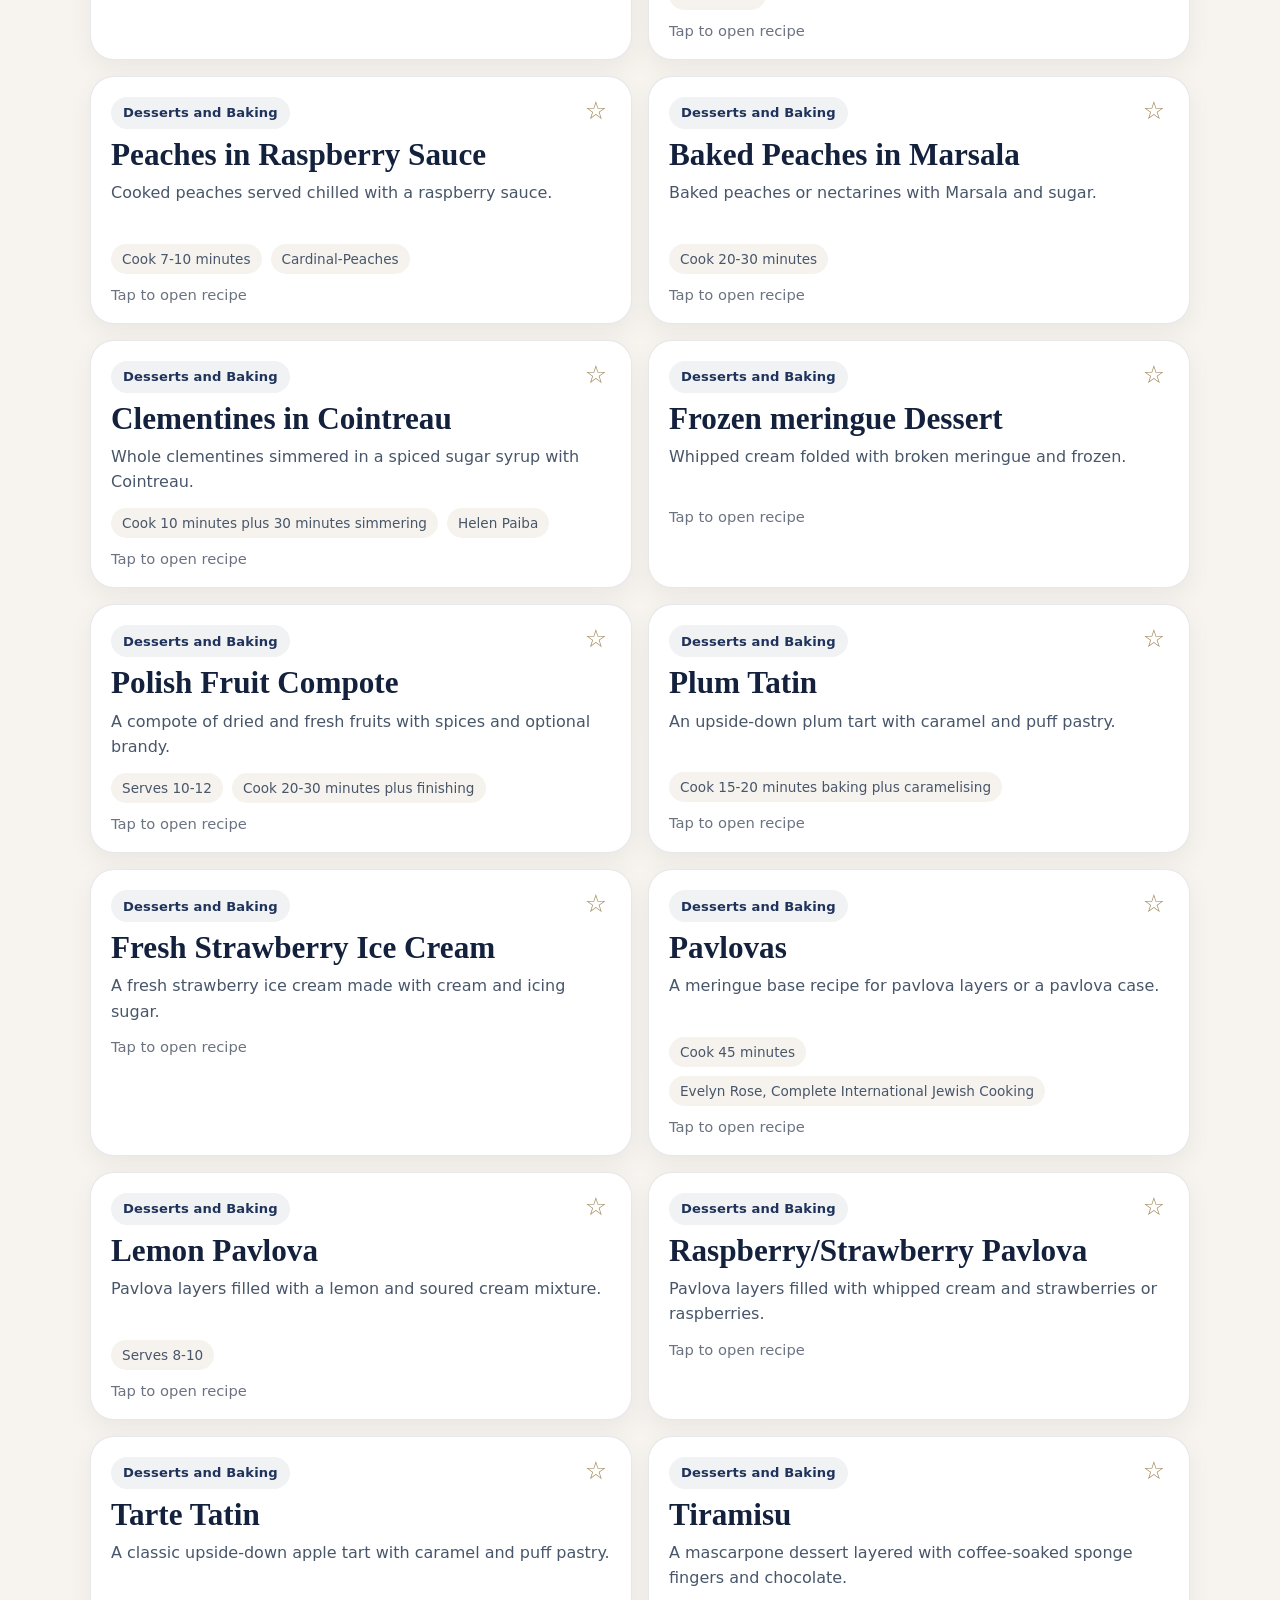
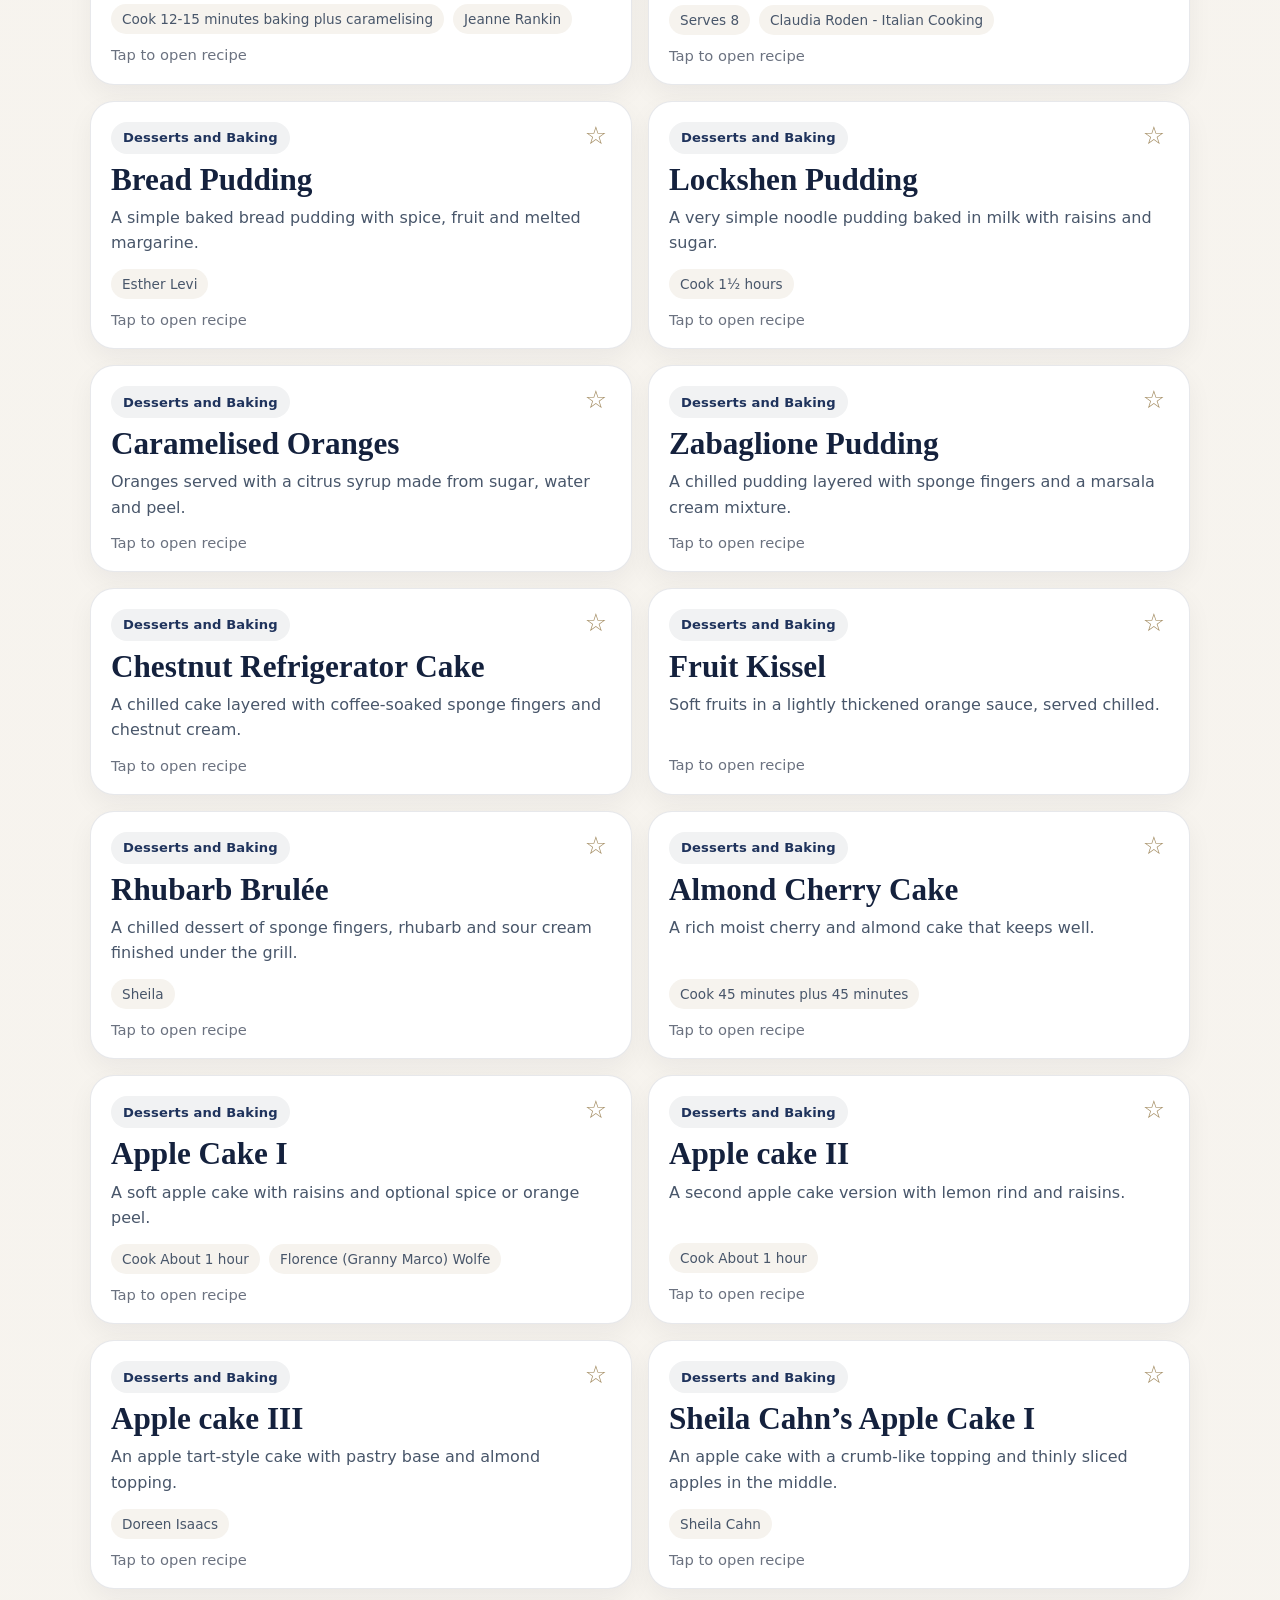
==== commit 10a97bdb: "Submit button" ====
--- a/index.html
+++ b/index.html
@@ -46,6 +46,17 @@
           </div>
         </div>
 
+        <div class="submit-row">
+          <a class="submit-link-button"
+            href="https://docs.google.com/forms/d/e/1FAIpQLScmHXxSg94bQyarC2egmIUSX_p4aG-v5kSQGsoq4VY01WjaHg/viewform?usp=sf_link"
+            target="_blank" rel="noopener noreferrer">
+            Submit a Recipe
+          </a>
+          <p class="submit-help">
+            Granny and family can use this form to send in a new recipe for review.
+          </p>
+        </div>
+
         <div class="results-bar">
           <div class="results-left">
             <div id="results-count">Loading recipes…</div>
--- a/css/style.css
+++ b/css/style.css
@@ -213,6 +213,40 @@
   border-color: var(--navy-900);
 }
 
+.submit-row {
+  margin-top: 18px;
+  margin-bottom: 4px;
+  padding: 16px 18px;
+  border-radius: 18px;
+  background: linear-gradient(180deg, rgba(20, 33, 61, 0.04) 0%, rgba(20, 33, 61, 0.02) 100%);
+  border: 1px solid rgba(20, 33, 61, 0.08);
+}
+
+.submit-link-button {
+  display: inline-flex;
+  align-items: center;
+  justify-content: center;
+  background: var(--navy-900);
+  color: white;
+  padding: 12px 18px;
+  border-radius: 999px;
+  font-weight: 600;
+  transition: transform 0.18s ease, box-shadow 0.18s ease, background 0.18s ease;
+  box-shadow: 0 10px 22px rgba(20, 33, 61, 0.12);
+}
+
+.submit-link-button:hover {
+  background: var(--navy-800);
+  transform: translateY(-1px);
+}
+
+.submit-help {
+  margin: 12px 0 0;
+  color: var(--text-700);
+  line-height: 1.55;
+  font-size: 0.95rem;
+}
+
 .results-bar {
   display: flex;
   align-items: center;
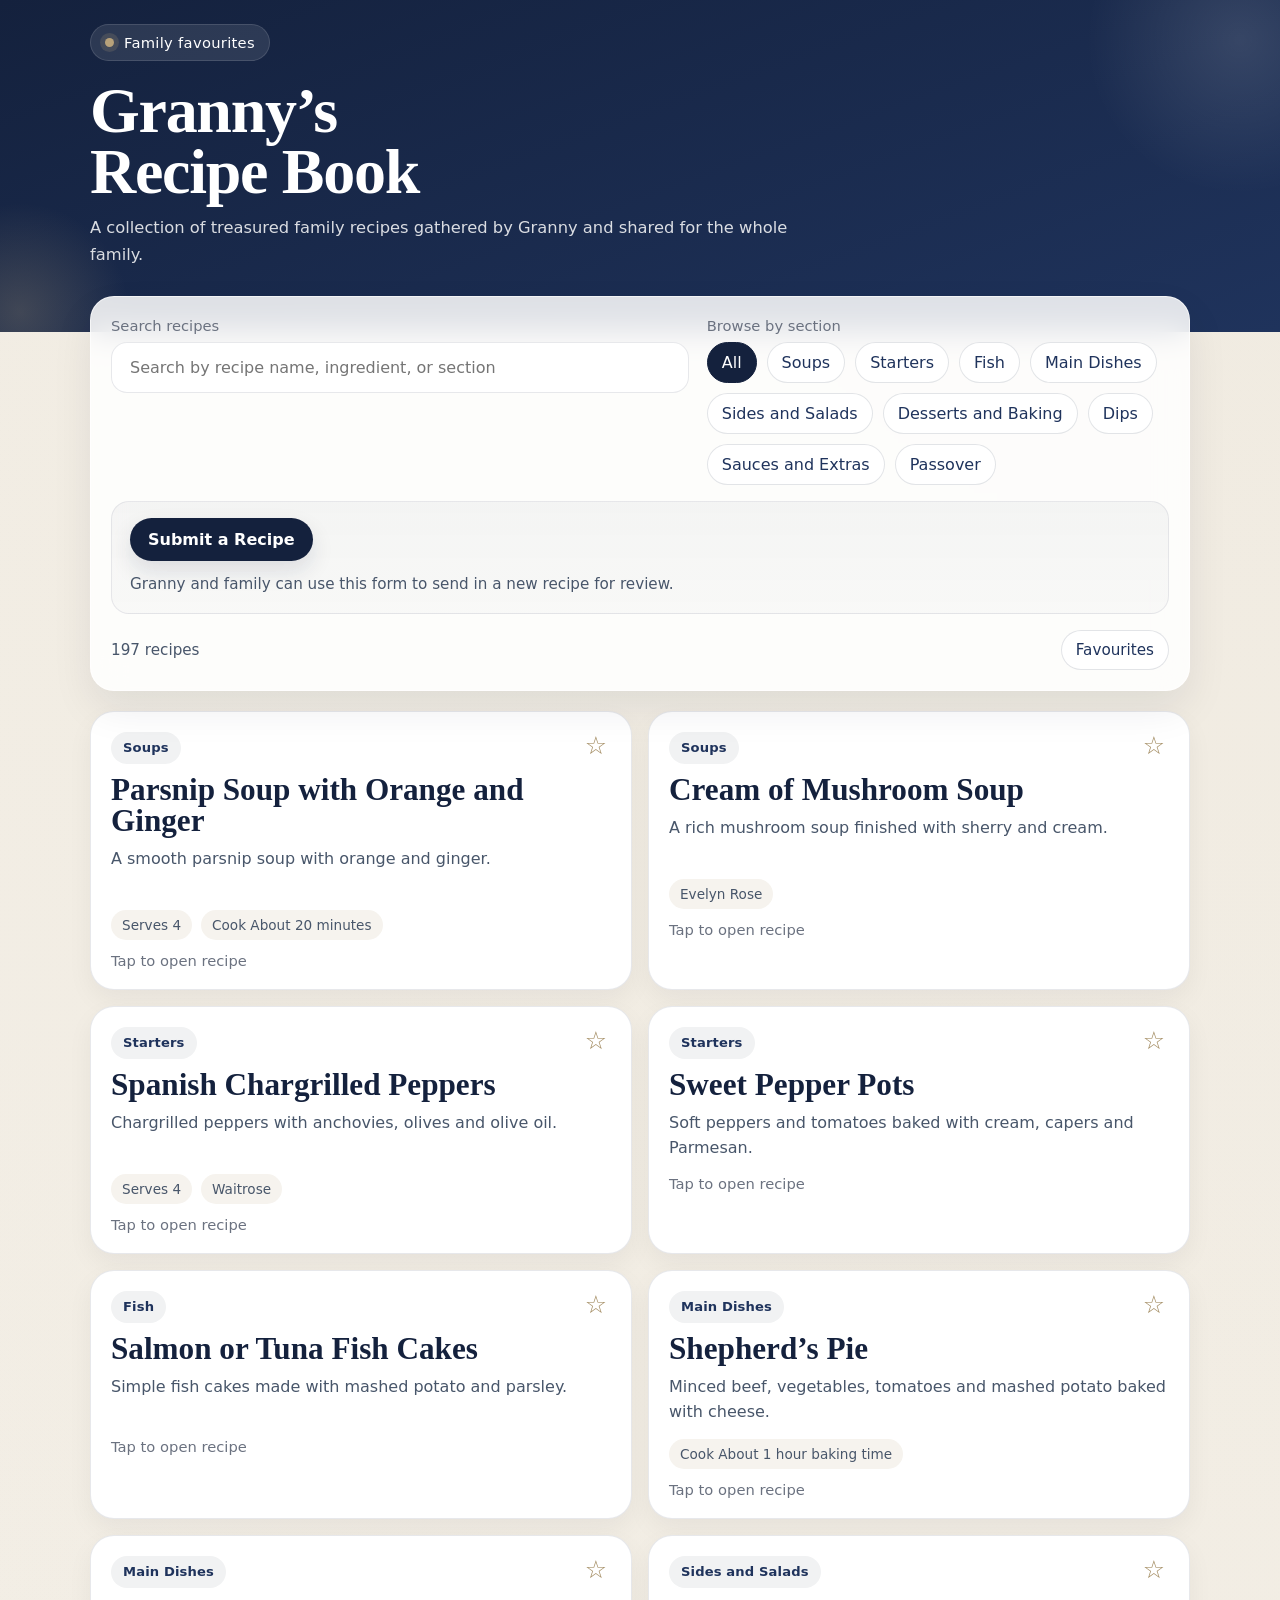
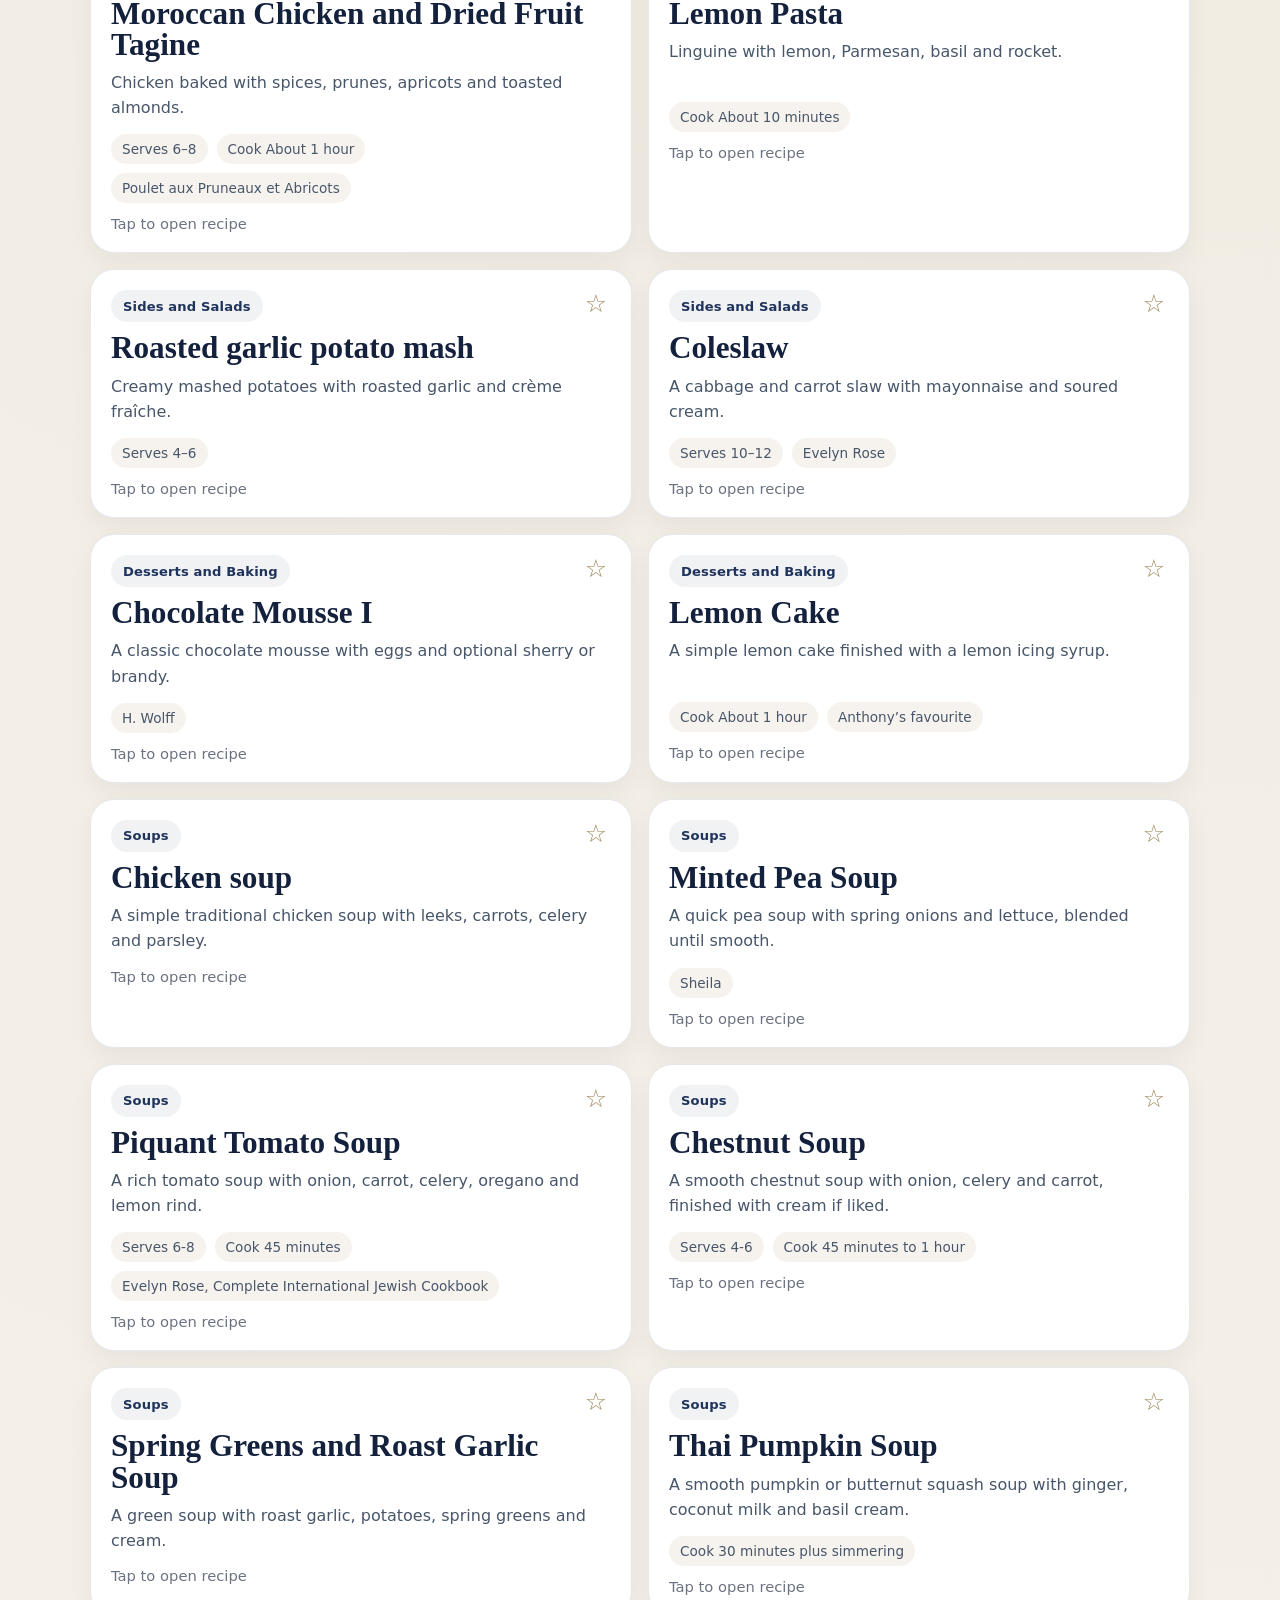
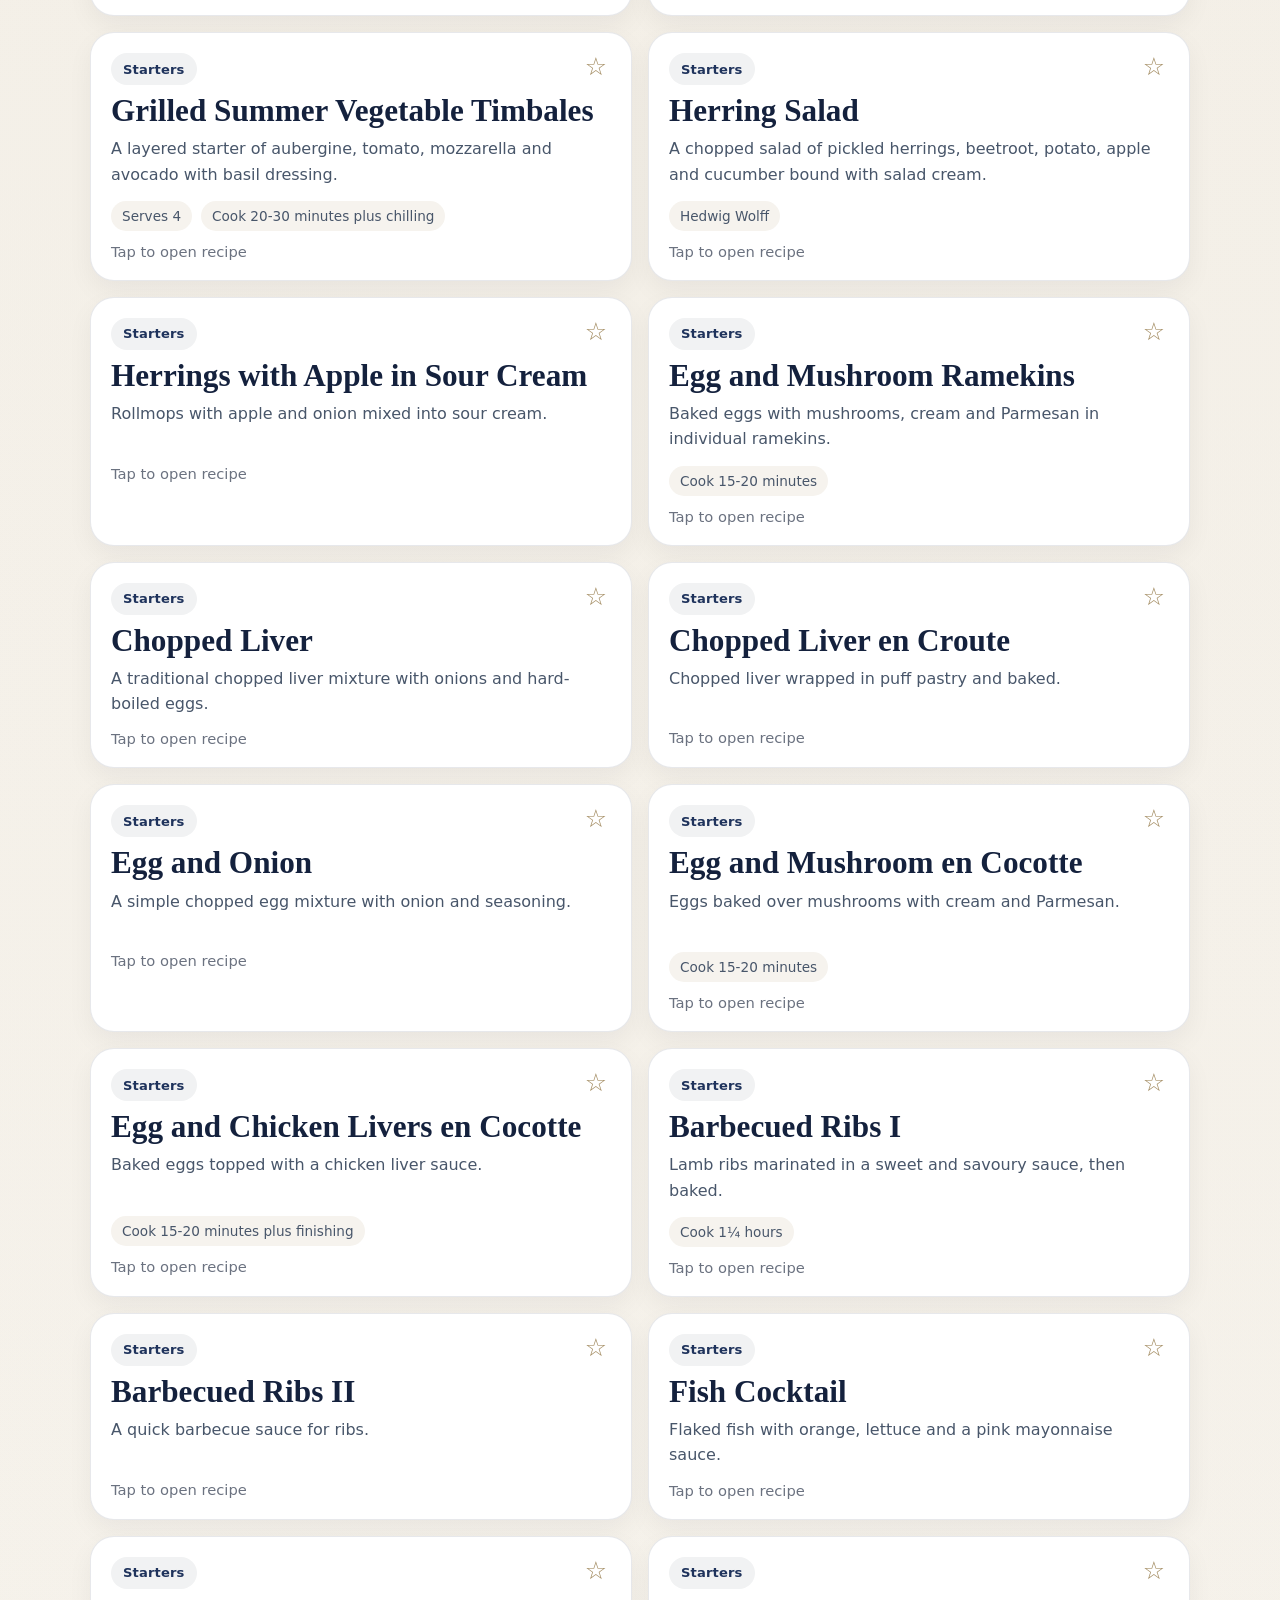
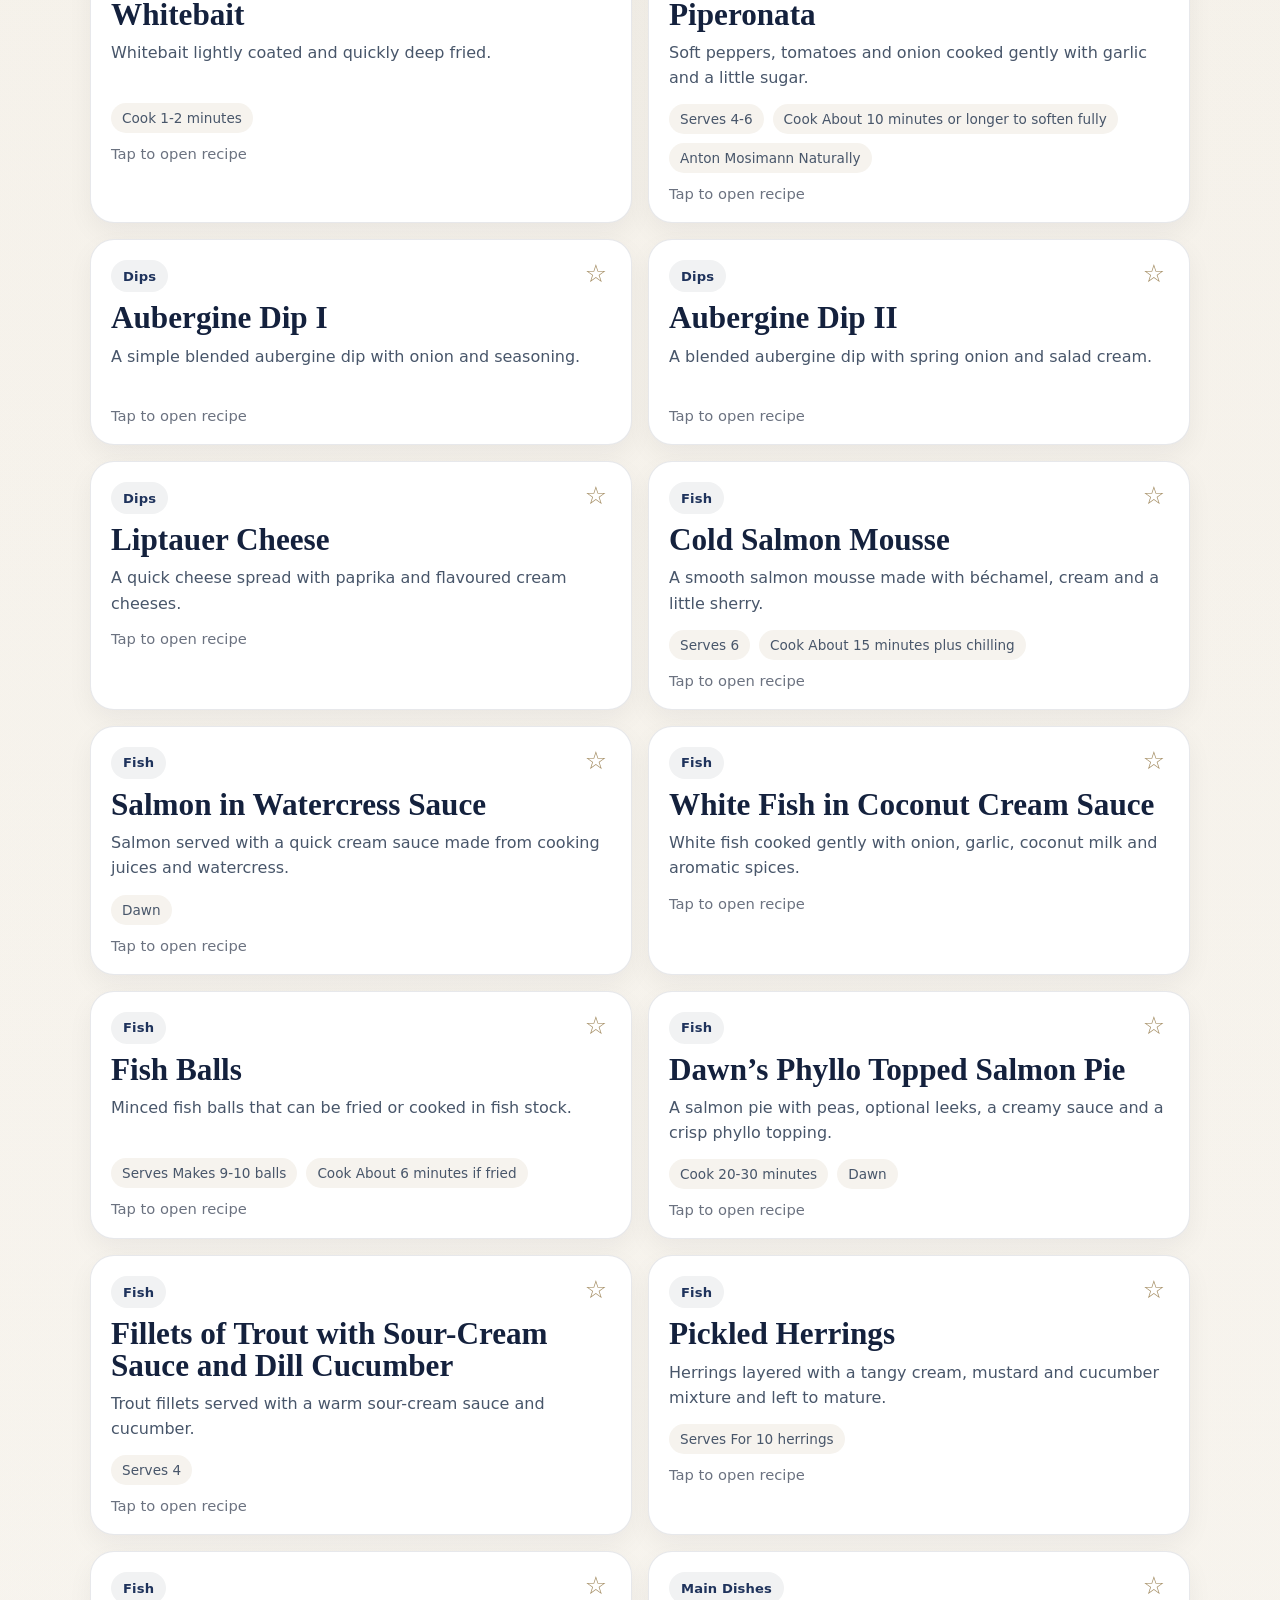
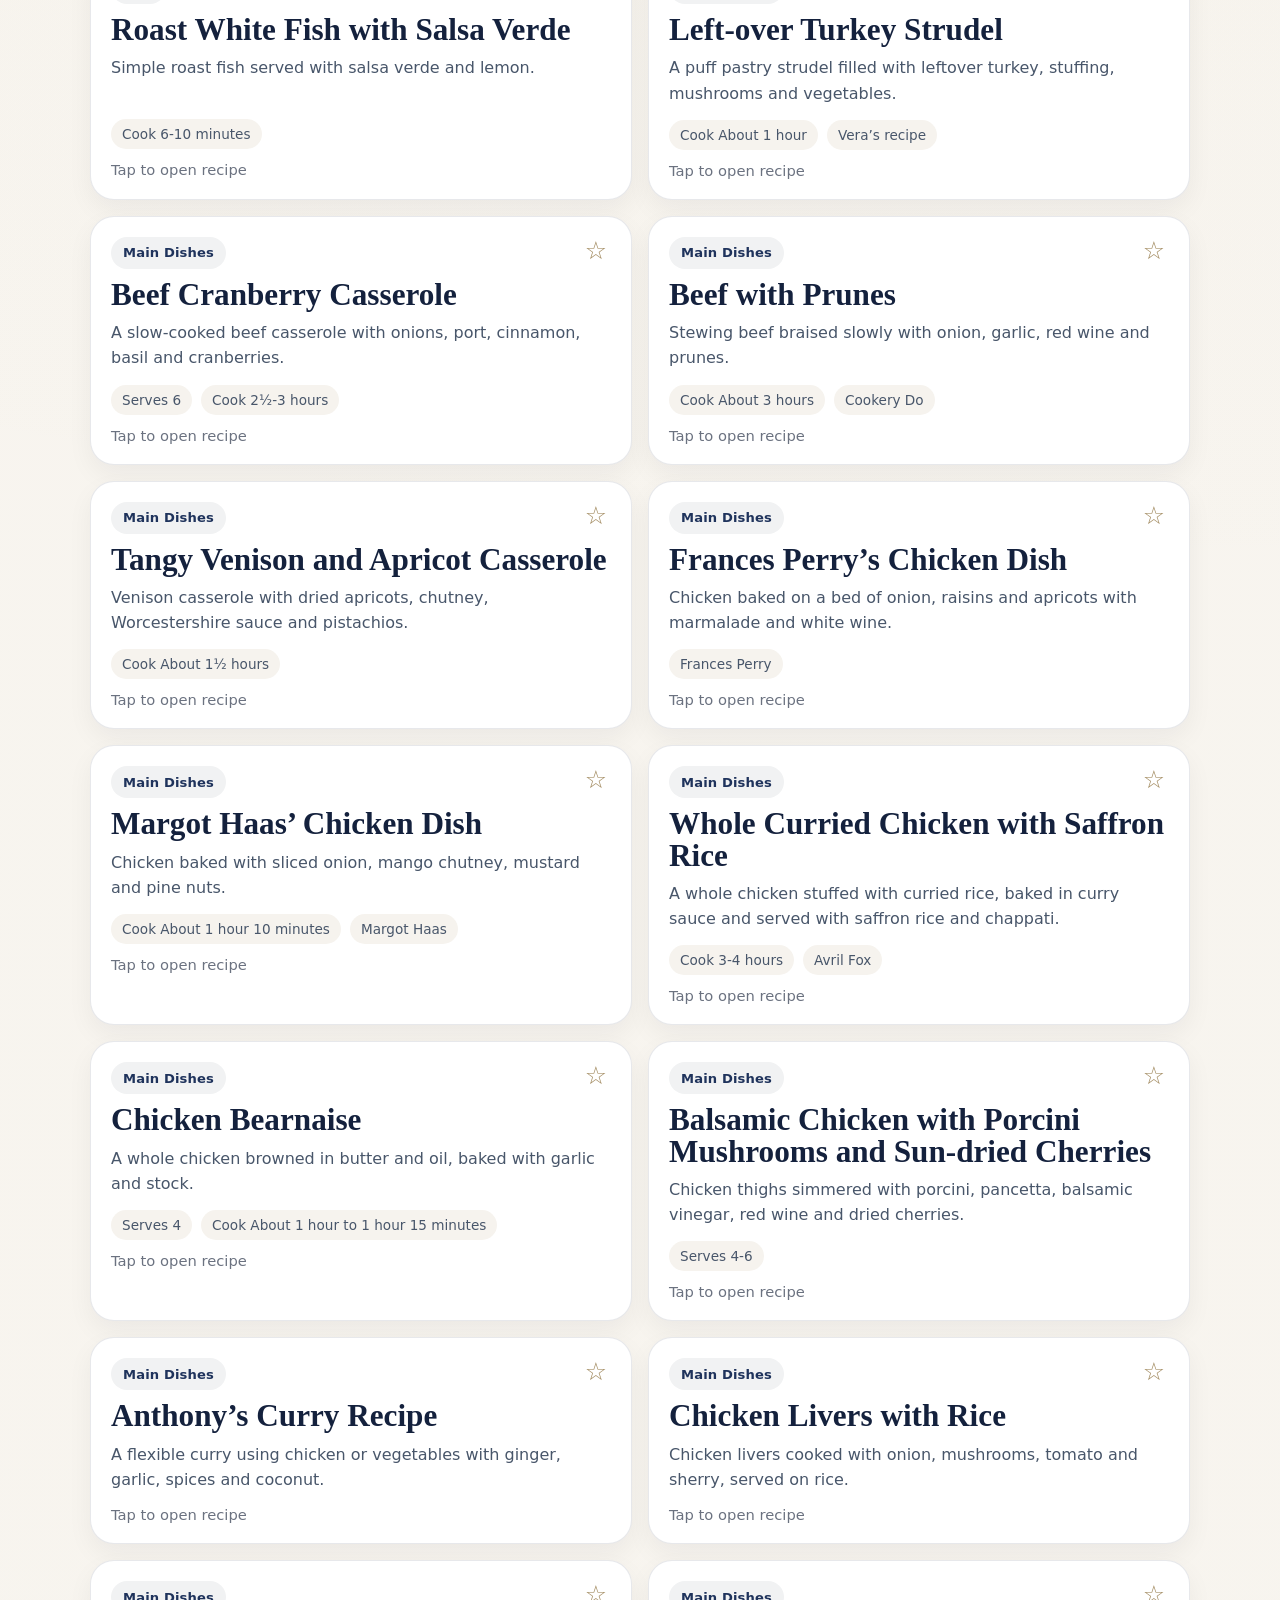
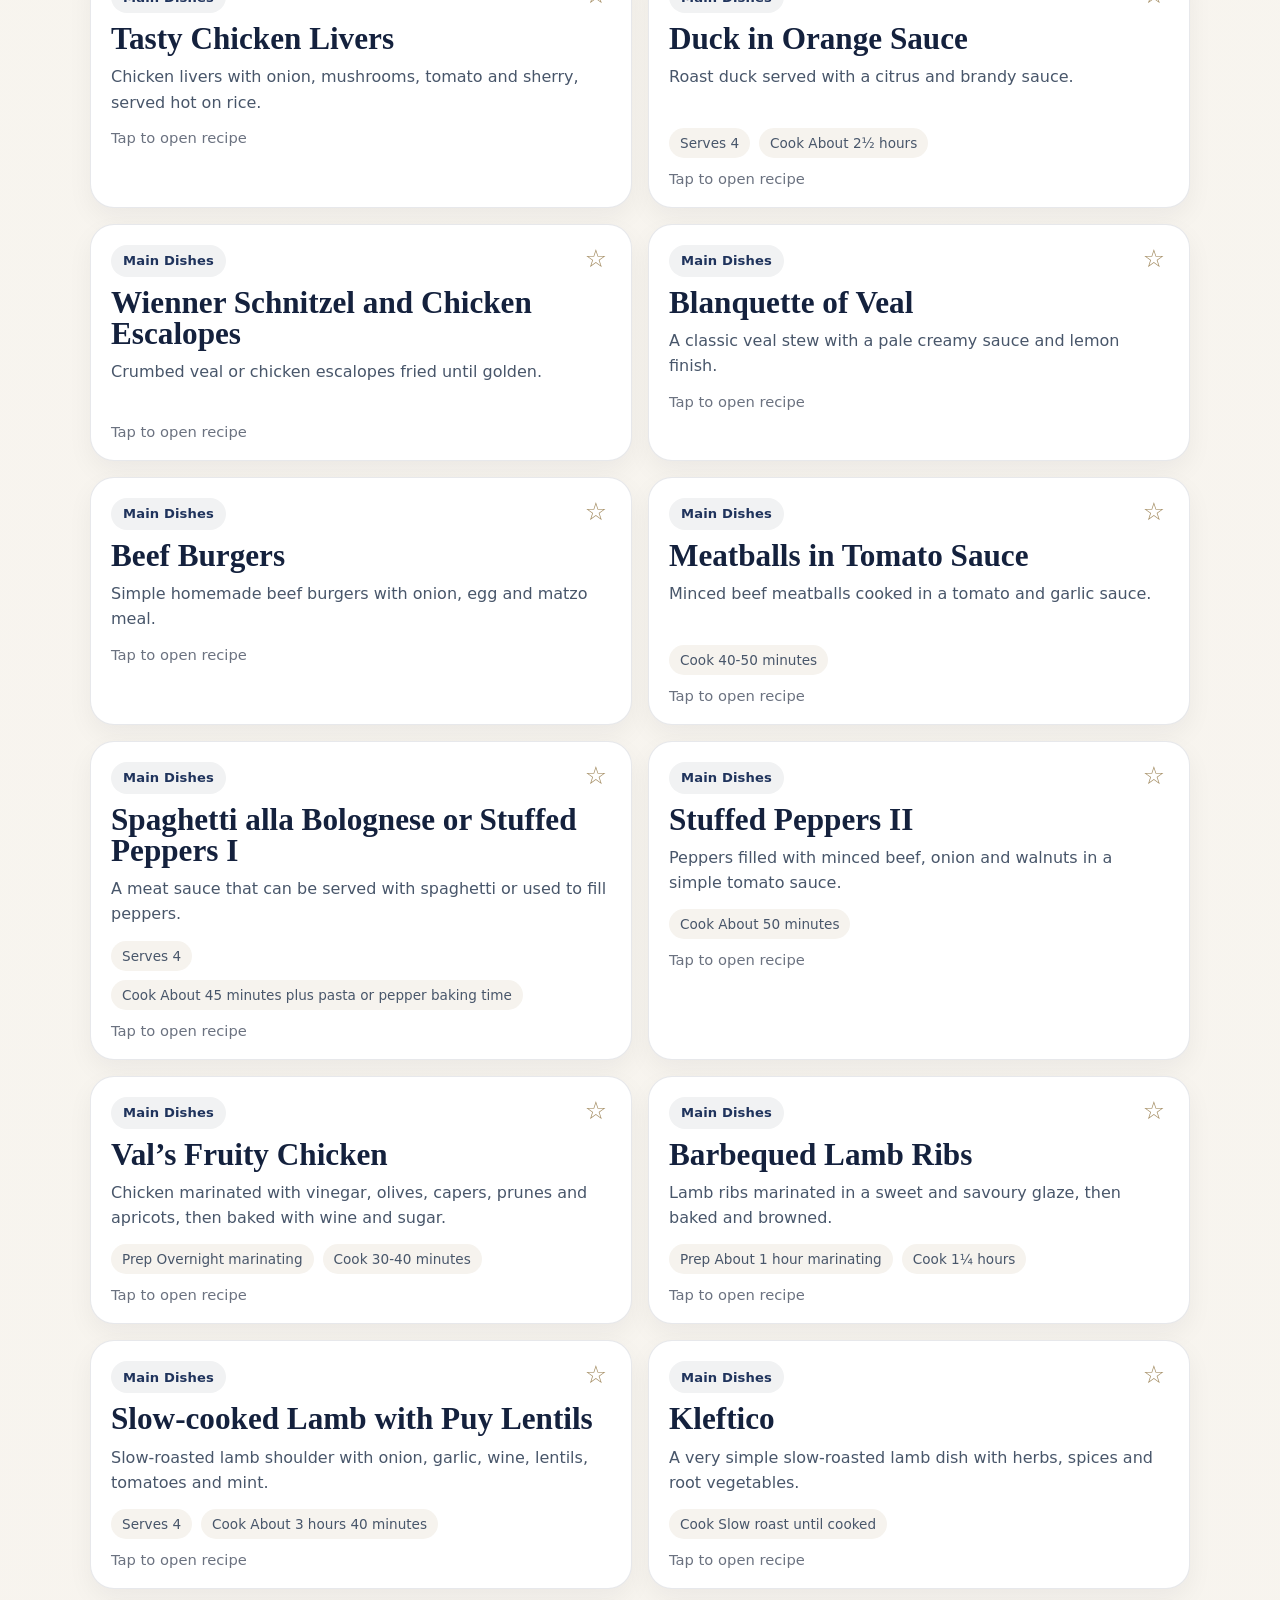
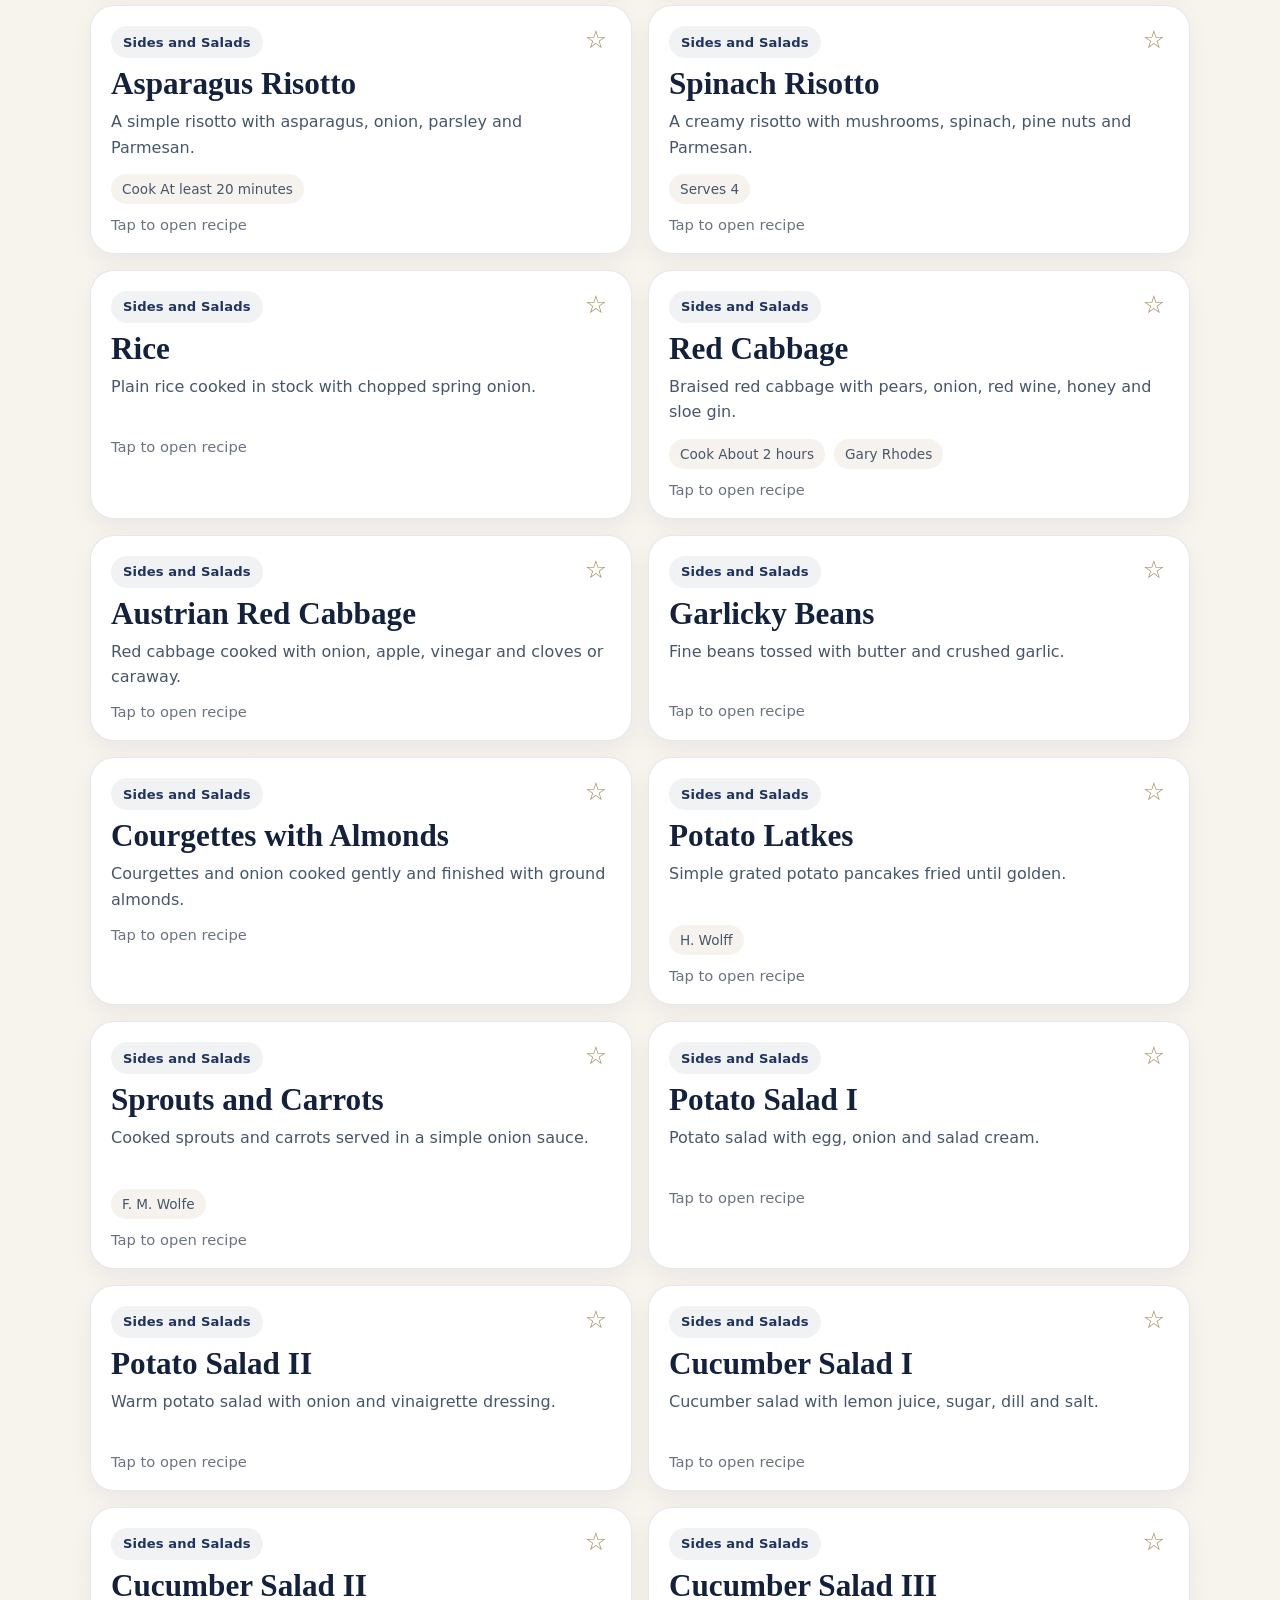
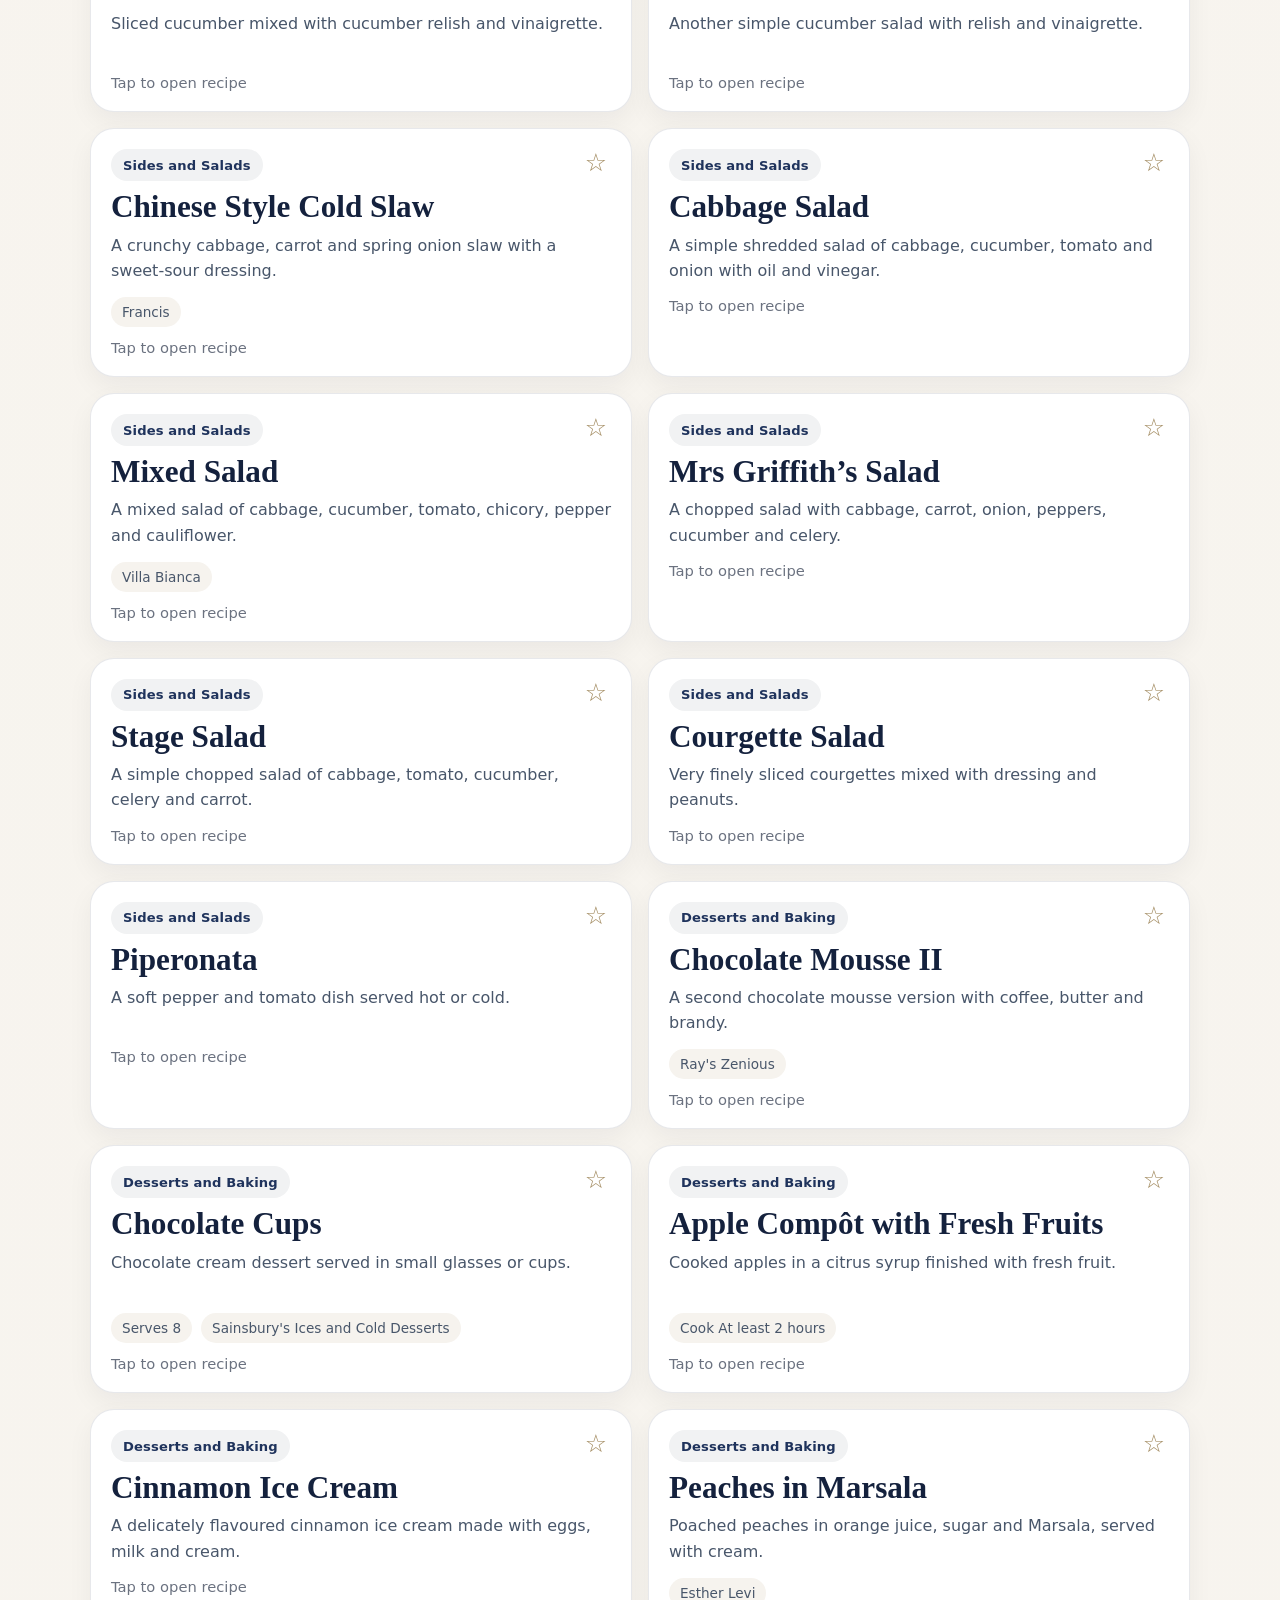
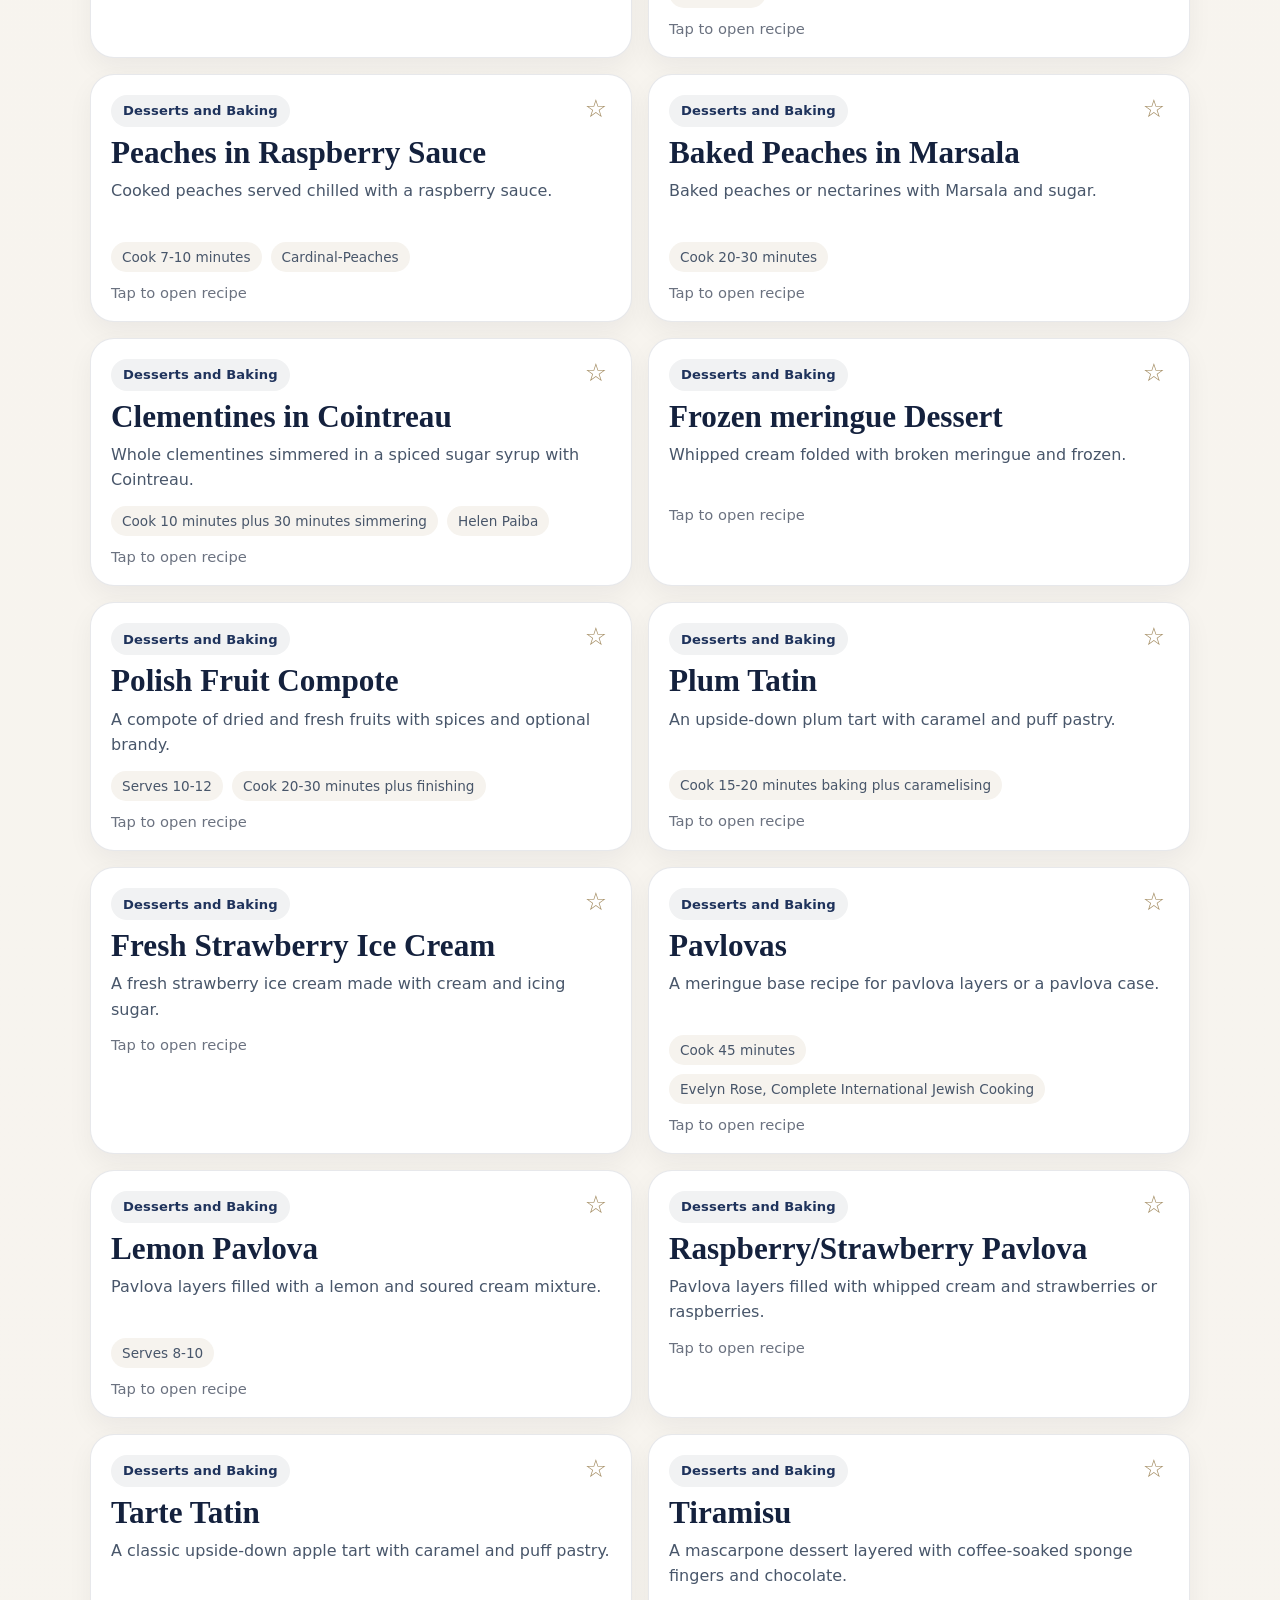
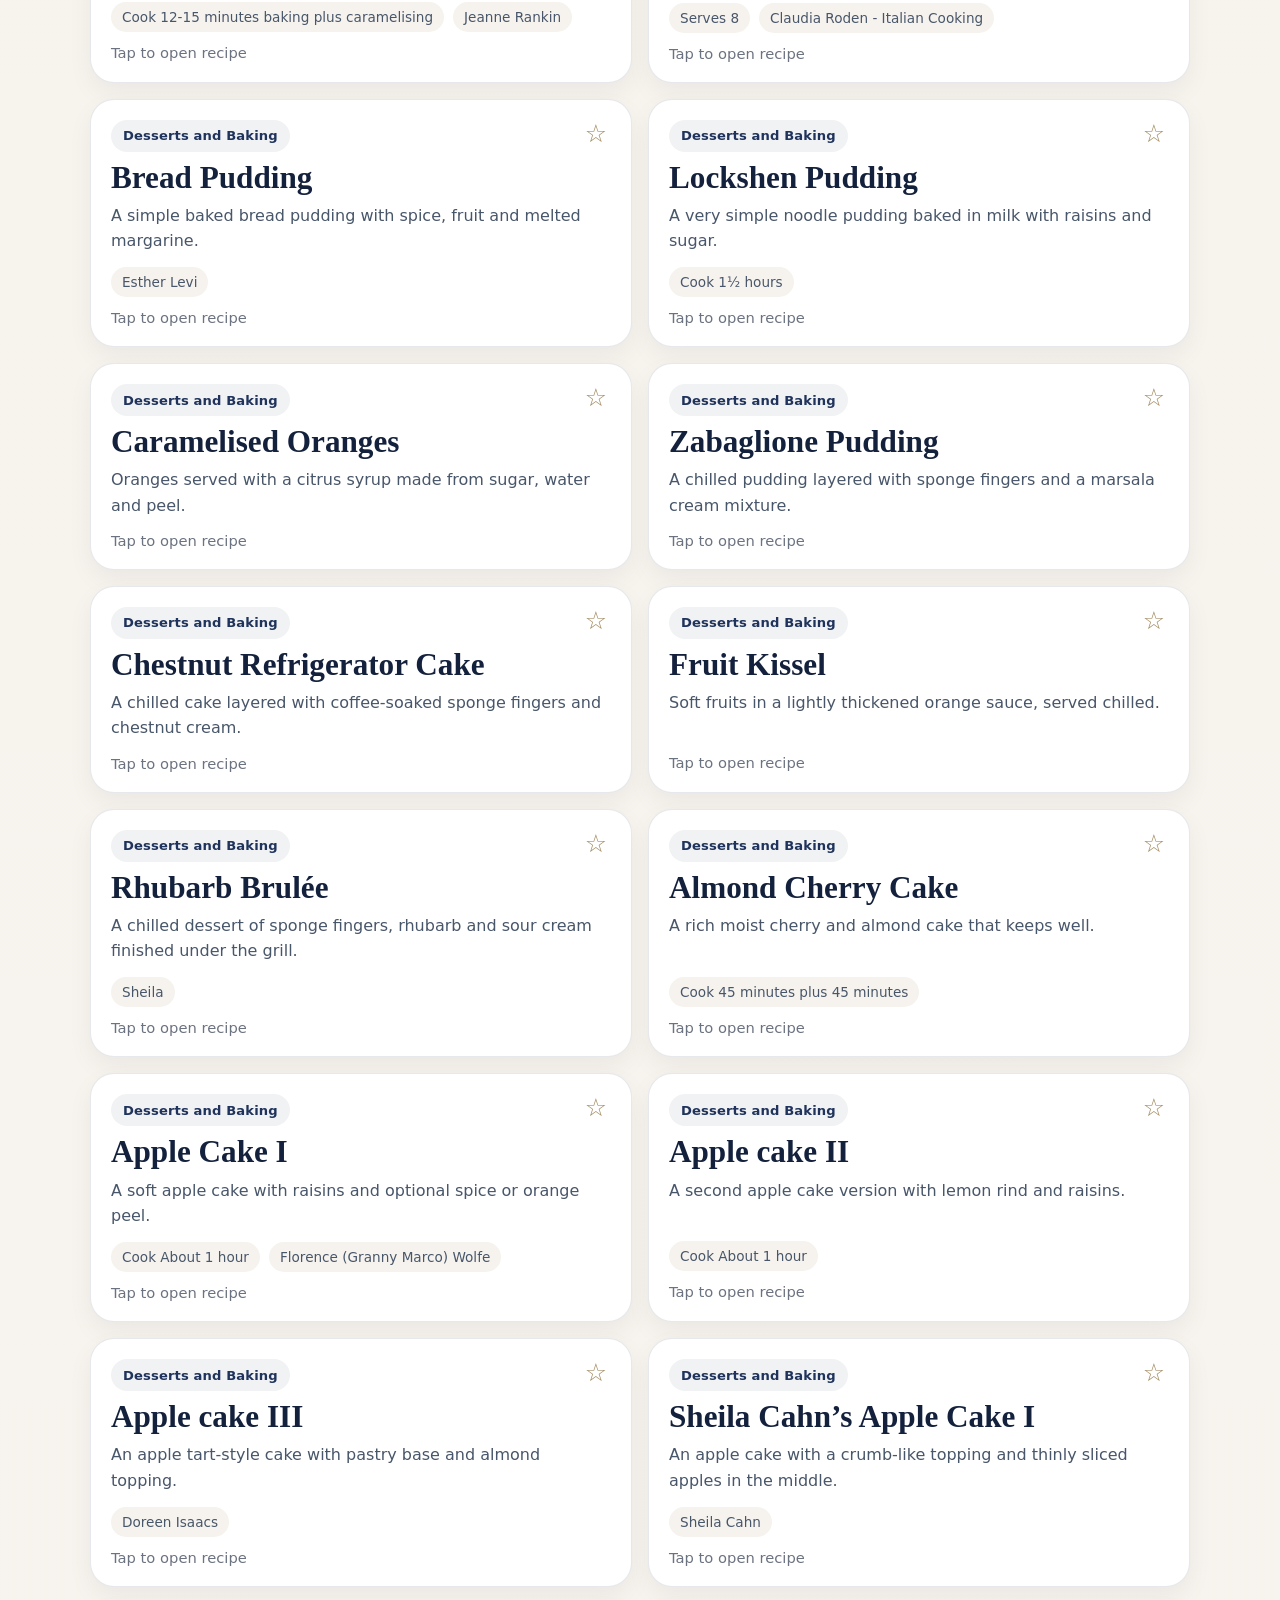
==== commit 66c69b90: "Update button" ====
--- a/index.html
+++ b/index.html
@@ -33,39 +33,39 @@
 
     <main class="main-panel">
       <section class="controls-card" aria-label="Recipe search and filters">
-        <div class="search-row">
-          <div>
+        <div class="controls-grid">
+          <div class="search-box">
             <label for="search" class="control-label">Search recipes</label>
             <input id="search" class="search-input" type="search"
               placeholder="Search by recipe name, ingredient, or section" autocomplete="off">
           </div>
 
-          <div>
+          <div class="browse-box">
             <div class="control-label">Browse by section</div>
             <div class="filter-wrap" id="filters"></div>
           </div>
-        </div>
 
-        <div class="submit-row">
-          <a class="submit-link-button"
-            href="https://docs.google.com/forms/d/e/1FAIpQLScmHXxSg94bQyarC2egmIUSX_p4aG-v5kSQGsoq4VY01WjaHg/viewform?usp=sf_link"
-            target="_blank" rel="noopener noreferrer">
-            Submit a Recipe
-          </a>
-          <p class="submit-help">
-            Granny and family can use this form to send in a new recipe for review.
-          </p>
-        </div>
+          <div class="submit-row">
+            <a class="submit-link-button"
+              href="https://docs.google.com/forms/d/e/1FAIpQLScmHXxSg94bQyarC2egmIUSX_p4aG-v5kSQGsoq4VY01WjaHg/viewform?usp=sf_link"
+              target="_blank" rel="noopener noreferrer">
+              Submit a Recipe
+            </a>
+            <p class="submit-help">
+              Granny and family can use this form to send in a new recipe for review.
+            </p>
+          </div>
 
-        <div class="results-bar">
-          <div class="results-left">
-            <div id="results-count">Loading recipes…</div>
-          </div>
-          <div class="results-actions">
-            <button class="filter-chip favourites-toggle" id="favourites-filter" type="button" aria-pressed="false">
-              Favourites
-            </button>
-            <button class="clear-link" id="clear-filters" type="button" hidden>Clear filters</button>
+          <div class="results-bar">
+            <div class="results-left">
+              <div id="results-count">Loading recipes…</div>
+            </div>
+            <div class="results-actions">
+              <button class="filter-chip favourites-toggle" id="favourites-filter" type="button" aria-pressed="false">
+                Favourites
+              </button>
+              <button class="clear-link" id="clear-filters" type="button" hidden>Clear filters</button>
+            </div>
           </div>
         </div>
       </section>
--- a/css/style.css
+++ b/css/style.css
@@ -158,10 +158,25 @@
   margin-bottom: 20px;
 }
 
-.search-row {
+.controls-grid {
   display: grid;
-  grid-template-columns: 1fr;
-  gap: 14px;
+  grid-template-columns: minmax(0, 1.25fr) minmax(0, 1fr);
+  grid-template-areas:
+    "search browse"
+    "submit submit"
+    "footer footer";
+  gap: 16px 18px;
+  align-items: start;
+}
+
+.search-box {
+  grid-area: search;
+  min-width: 0;
+}
+
+.browse-box {
+  grid-area: browse;
+  min-width: 0;
 }
 
 .control-label {
@@ -191,6 +206,7 @@
   display: flex;
   gap: 10px;
   flex-wrap: wrap;
+  align-items: flex-start;
 }
 
 .filter-chip {
@@ -214,8 +230,8 @@
 }
 
 .submit-row {
-  margin-top: 18px;
-  margin-bottom: 4px;
+  grid-area: submit;
+  margin: 0;
   padding: 16px 18px;
   border-radius: 18px;
   background: linear-gradient(180deg, rgba(20, 33, 61, 0.04) 0%, rgba(20, 33, 61, 0.02) 100%);
@@ -248,11 +264,12 @@
 }
 
 .results-bar {
+  grid-area: footer;
   display: flex;
   align-items: center;
   justify-content: space-between;
   gap: 14px;
-  margin-top: 16px;
+  margin-top: 0;
   color: var(--text-700);
   font-size: 0.95rem;
 }
@@ -514,13 +531,19 @@
 }
 
 @media (min-width: 700px) {
-  .search-row {
-    grid-template-columns: 1.25fr 1fr;
-    align-items: start;
-  }
-
   .cards-grid {
     grid-template-columns: repeat(2, minmax(0, 1fr));
+  }
+}
+
+@media (max-width: 820px) {
+  .controls-grid {
+    grid-template-columns: 1fr;
+    grid-template-areas:
+      "search"
+      "browse"
+      "submit"
+      "footer";
   }
 }
 
